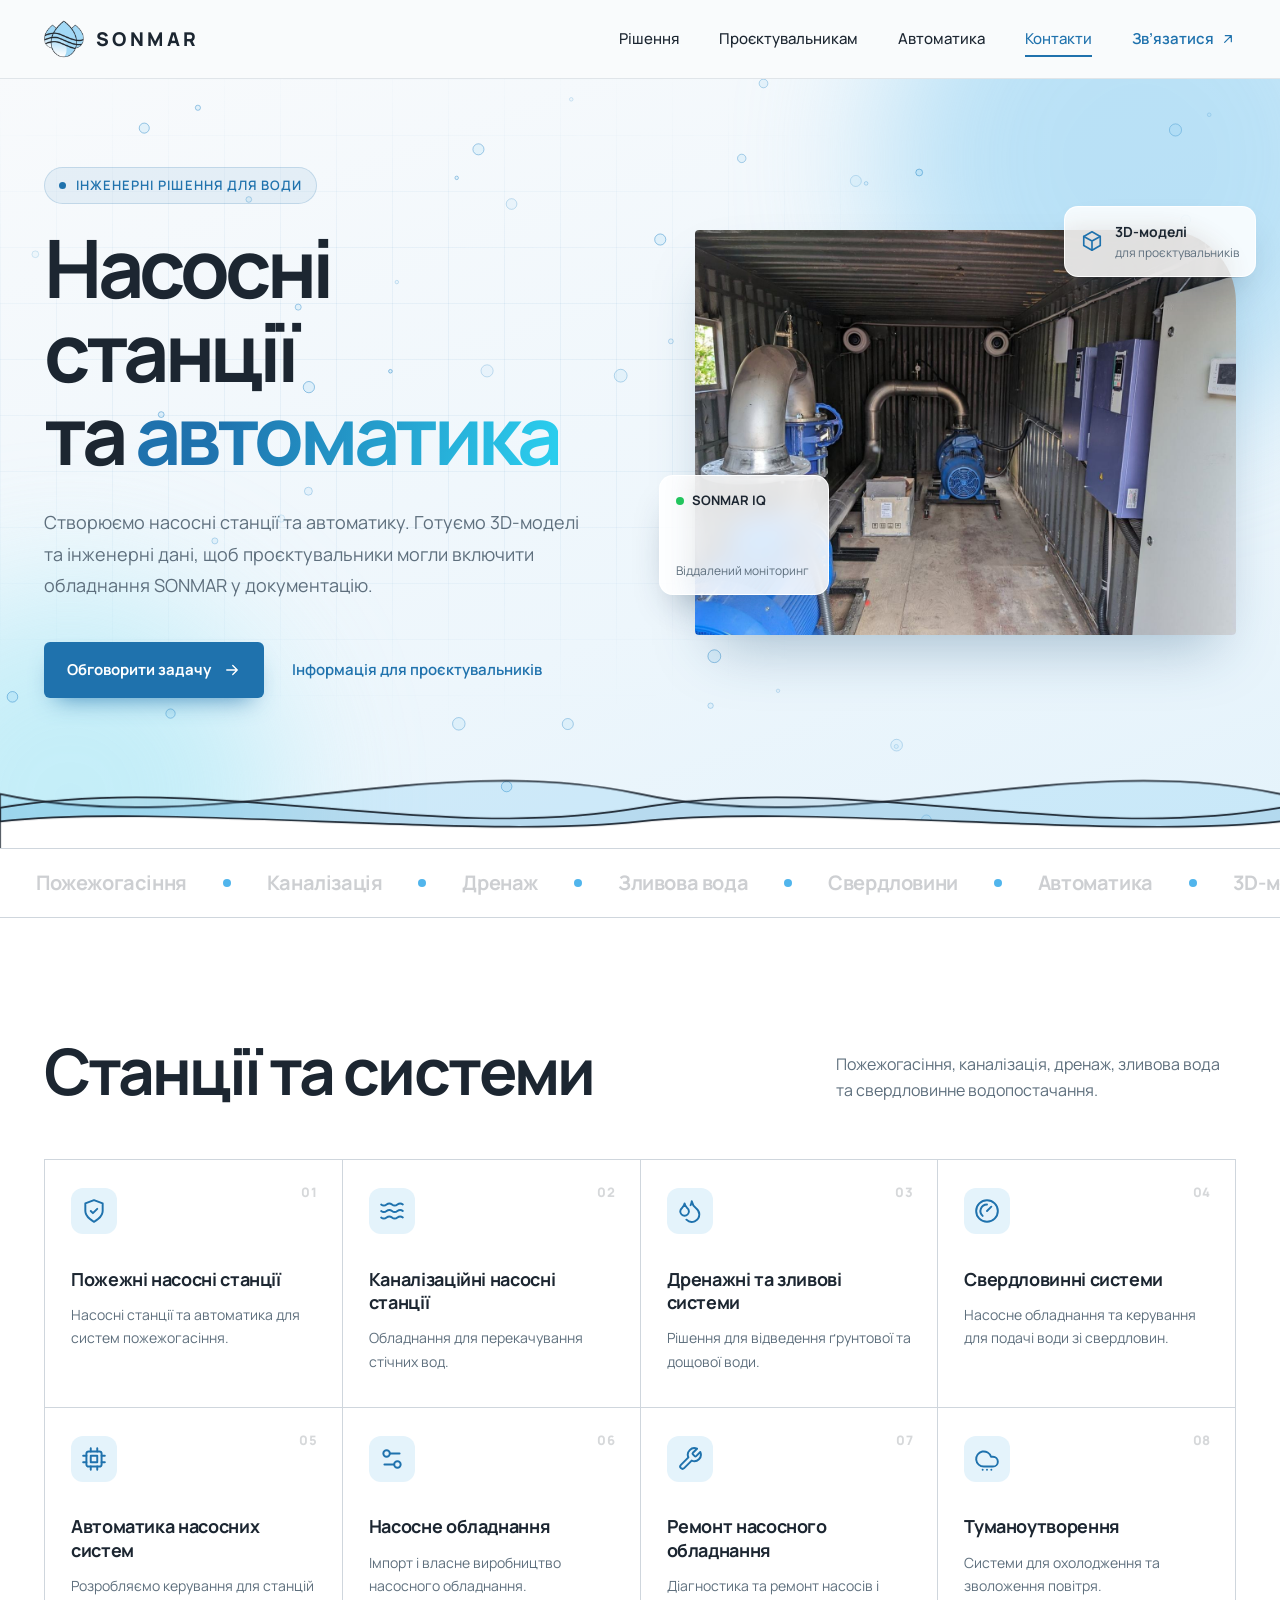
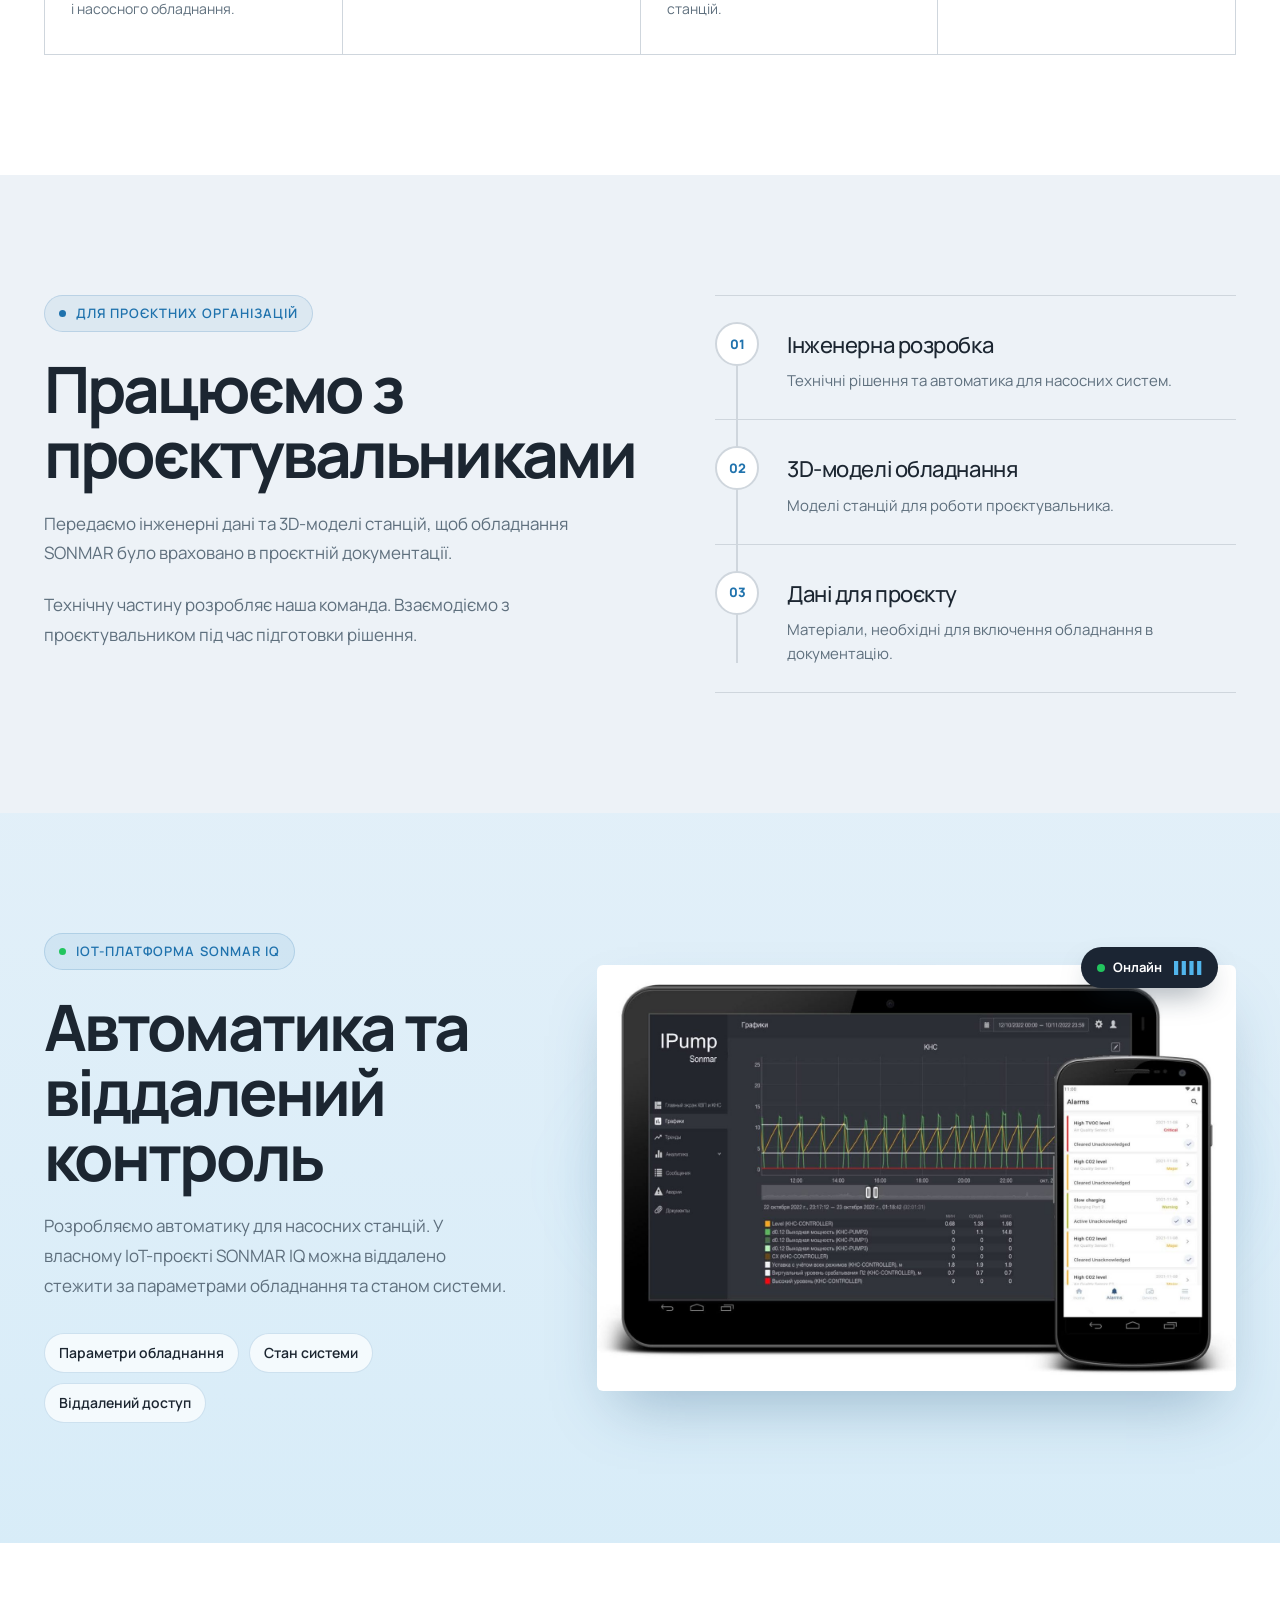
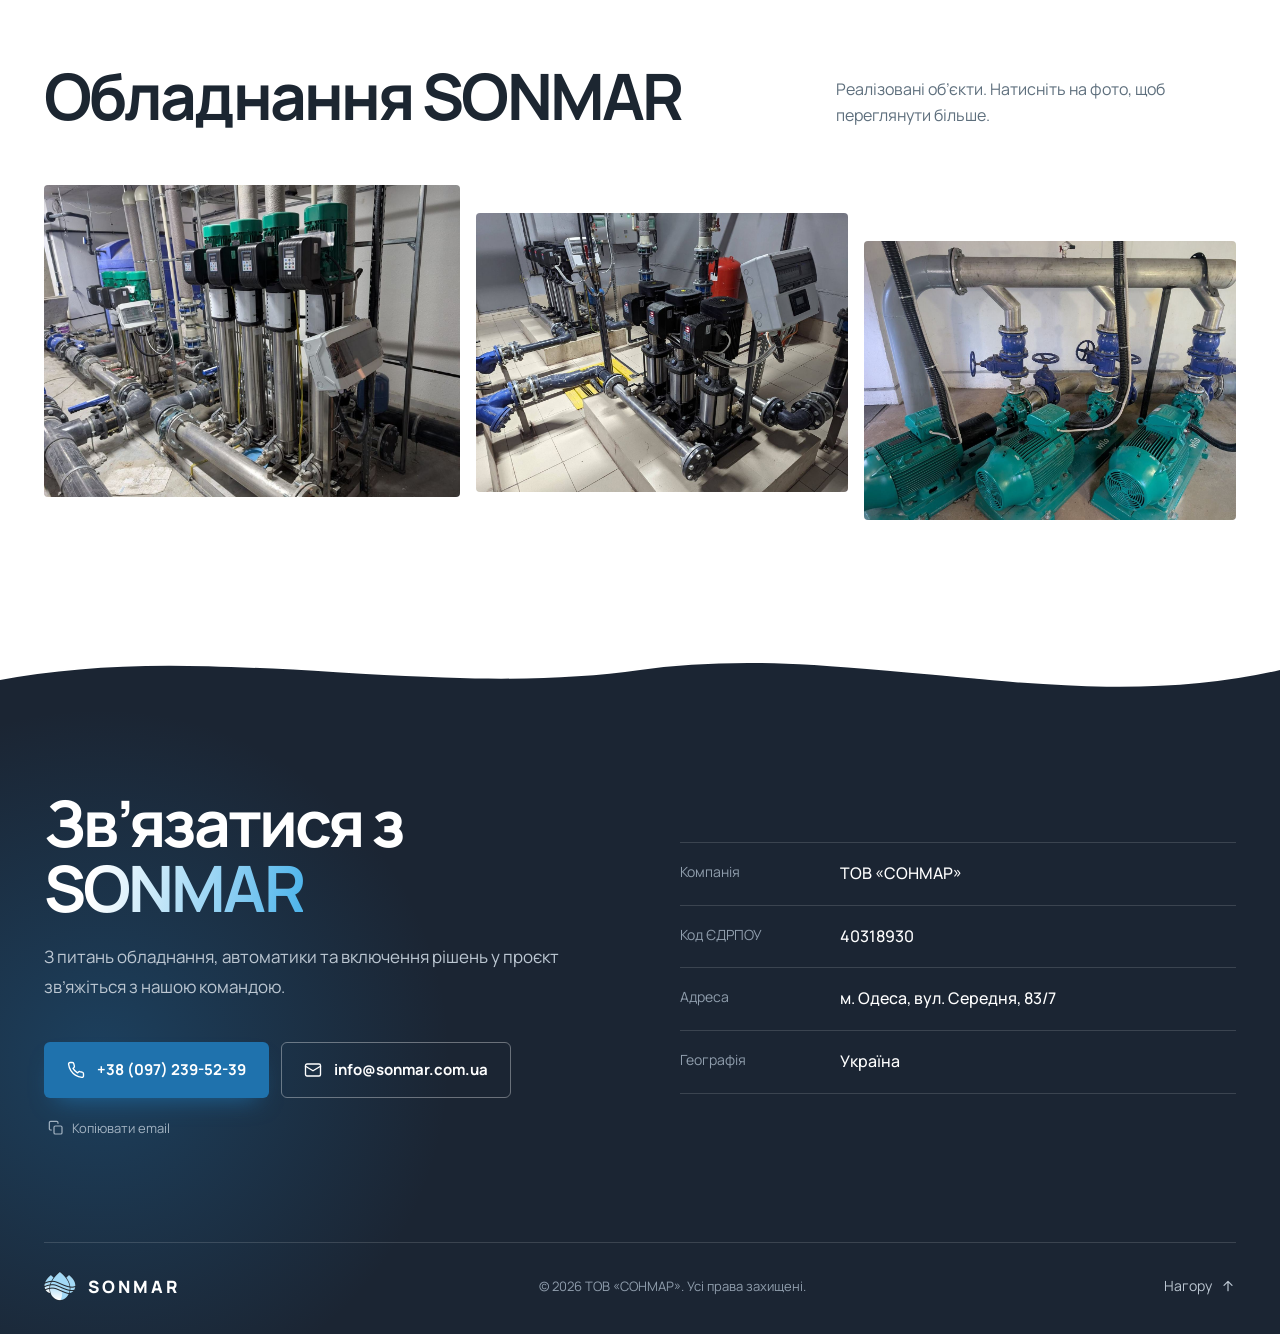
==== index.html @ 82959a0e "Add Ukrainian SONMAR landing page Static one-page site recreated from the Replit business-card site," ====
<!DOCTYPE html>
<html lang="uk">
<head>
  <meta charset="UTF-8" />
  <meta name="viewport" content="width=device-width, initial-scale=1.0" />
  <title>SONMAR — насосні станції та автоматика</title>
  <meta name="description" content="Пожежні, каналізаційні, дренажні та зливові насосні станції, свердловинні системи, автоматика та 3D-моделі для проєктувальників." />
  <meta name="robots" content="index, follow" />
  <meta name="theme-color" content="#1f6aa8" />
  <meta property="og:title" content="SONMAR — насосні станції та автоматика" />
  <meta property="og:description" content="Насосні станції, автоматика, інженерні дані та 3D-моделі SONMAR для проєктувальників." />
  <meta property="og:type" content="website" />
  <meta property="og:locale" content="uk_UA" />
  <meta property="og:image" content="images/pump-station-container.jpg" />
  <meta name="twitter:card" content="summary_large_image" />
  <link rel="icon" type="image/png" href="images/sonmar-iq-mark.png" />
  <link rel="apple-touch-icon" href="images/apple-touch-icon.png" />
  <link rel="preconnect" href="https://fonts.googleapis.com" />
  <link rel="preconnect" href="https://fonts.gstatic.com" crossorigin />
  <link href="https://fonts.googleapis.com/css2?family=Manrope:wght@400;500;600;700;800&display=swap" rel="stylesheet" />
  <link rel="stylesheet" href="styles.css" />
</head>
<body>
  <div class="progress" aria-hidden="true"><span></span></div>

  <!-- ===== Header ===== -->
  <header class="header" id="header">
    <div class="container header__inner">
      <a href="#top" class="logo" aria-label="SONMAR — на початок">
        <img src="images/sonmar-iq-mark.png" alt="" width="40" height="40" />
        <span>SONMAR</span>
      </a>
      <nav class="nav" id="nav" aria-label="Основна навігація">
        <a href="#systems">Рішення</a>
        <a href="#designers">Проєктувальникам</a>
        <a href="#automation">Автоматика</a>
        <a href="#contacts">Контакти</a>
        <a href="#contacts" class="nav__cta">Зв’язатися
          <svg viewBox="0 0 24 24" width="16" height="16" aria-hidden="true"><path d="M7 17 17 7M8 7h9v9" /></svg>
        </a>
      </nav>
      <button class="burger" id="burger" aria-label="Меню" aria-expanded="false" aria-controls="nav">
        <span></span><span></span><span></span>
      </button>
    </div>
  </header>

  <main id="top">
    <!-- ===== Hero ===== -->
    <section class="hero">
      <div class="hero__bg" aria-hidden="true">
        <div class="blob blob--1"></div>
        <div class="blob blob--2"></div>
        <div class="grid-pattern"></div>
        <canvas id="bubbles"></canvas>
      </div>

      <div class="container hero__inner">
        <div class="hero__text">
          <span class="eyebrow reveal"><i class="dot"></i> Інженерні рішення для води</span>
          <h1 class="hero__title">
            <span class="line"><span>Насосні</span></span>
            <span class="line"><span>станції</span></span>
            <span class="line"><span>та <em class="gradient-text">автоматика</em></span></span>
          </h1>
          <p class="hero__lead reveal" style="--d: .45s">
            Створюємо насосні станції та автоматику. Готуємо 3D-моделі та інженерні дані, щоб проєктувальники могли включити обладнання SONMAR у документацію.
          </p>
          <div class="hero__actions reveal" style="--d: .6s">
            <a href="#contacts" class="btn btn--primary magnetic">
              Обговорити задачу
              <svg viewBox="0 0 24 24" width="18" height="18" aria-hidden="true"><path d="M5 12h14M13 6l6 6-6 6" /></svg>
            </a>
            <a href="#designers" class="link-arrow">Інформація для проєктувальників</a>
          </div>
        </div>

        <div class="hero__media reveal" style="--d: .3s">
          <div class="hero__frame tilt">
            <img src="images/pump-station-container.jpg" alt="Насосна станція SONMAR у блок-контейнері" width="1400" height="1054" fetchpriority="high" />
            <div class="hero__shine" aria-hidden="true"></div>
          </div>

          <div class="float-card float-card--iq">
            <span class="live"><i></i> SONMAR IQ</span>
            <svg class="spark" viewBox="0 0 120 36" aria-hidden="true">
              <path d="M0 26 L12 22 L20 28 L30 12 L40 18 L50 8 L60 20 L72 14 L82 24 L94 10 L106 16 L120 6" />
            </svg>
            <small>Віддалений моніторинг</small>
          </div>

          <div class="float-card float-card--3d">
            <svg viewBox="0 0 24 24" width="22" height="22" aria-hidden="true" class="cube"><path d="M12 2 3 7v10l9 5 9-5V7l-9-5Z" /><path d="m3 7 9 5 9-5M12 12v10" /></svg>
            <div><b>3D-моделі</b><small>для проєктувальників</small></div>
          </div>
        </div>
      </div>

      <svg class="waves" viewBox="0 0 1440 120" preserveAspectRatio="none" aria-hidden="true">
        <path class="wave wave--1" d="M0 60 C 240 110 480 10 720 60 C 960 110 1200 10 1440 60 C 1680 110 1920 10 2160 60 C 2400 110 2640 10 2880 60 V120 H0 Z" />
        <path class="wave wave--2" d="M0 75 C 240 35 480 115 720 75 C 960 35 1200 115 1440 75 C 1680 35 1920 115 2160 75 C 2400 35 2640 115 2880 75 V120 H0 Z" />
        <path class="wave wave--3" d="M0 90 C 180 70 540 110 720 90 C 900 70 1260 110 1440 90 C 1620 70 1980 110 2160 90 C 2340 70 2700 110 2880 90 V120 H0 Z" />
      </svg>
    </section>

    <!-- ===== Ticker ===== -->
    <div class="ticker" aria-hidden="true">
      <div class="ticker__track">
        <span>Пожежогасіння</span><span>Каналізація</span><span>Дренаж</span><span>Зливова вода</span><span>Свердловини</span><span>Автоматика</span><span>3D-моделі</span><span>Туманоутворення</span><span>Ремонт</span>
        <span>Пожежогасіння</span><span>Каналізація</span><span>Дренаж</span><span>Зливова вода</span><span>Свердловини</span><span>Автоматика</span><span>3D-моделі</span><span>Туманоутворення</span><span>Ремонт</span>
      </div>
    </div>

    <!-- ===== Systems ===== -->
    <section class="section" id="systems">
      <div class="container">
        <div class="section__head">
          <h2 class="h2 reveal">Станції та системи</h2>
          <p class="section__sub reveal" style="--d:.1s">Пожежогасіння, каналізація, дренаж, зливова вода та свердловинне водопостачання.</p>
        </div>

        <div class="cards">
          <article class="card reveal">
            <span class="card__num">01</span>
            <svg class="card__icon" viewBox="0 0 24 24" aria-hidden="true"><path d="M12 22s8-4 8-10V5l-8-3-8 3v7c0 6 8 10 8 10Z" /><path d="m9 12 2 2 4-4" /></svg>
            <h3>Пожежні насосні станції</h3>
            <p>Насосні станції та автоматика для систем пожежогасіння.</p>
          </article>
          <article class="card reveal" style="--d:.06s">
            <span class="card__num">02</span>
            <svg class="card__icon" viewBox="0 0 24 24" aria-hidden="true"><path d="M2 6c.6.5 1.2 1 2.5 1C7 7 7 5 9.5 5c2.6 0 2.4 2 5 2 2.5 0 2.5-2 5-2 1.3 0 1.9.5 2.5 1M2 12c.6.5 1.2 1 2.5 1 2.5 0 2.5-2 5-2 2.6 0 2.4 2 5 2 2.5 0 2.5-2 5-2 1.3 0 1.9.5 2.5 1M2 18c.6.5 1.2 1 2.5 1 2.5 0 2.5-2 5-2 2.6 0 2.4 2 5 2 2.5 0 2.5-2 5-2 1.3 0 1.9.5 2.5 1" /></svg>
            <h3>Каналізаційні насосні станції</h3>
            <p>Обладнання для перекачування стічних вод.</p>
          </article>
          <article class="card reveal" style="--d:.12s">
            <span class="card__num">03</span>
            <svg class="card__icon" viewBox="0 0 24 24" aria-hidden="true"><path d="M7 16.3c2.2 0 4-1.8 4-4 0-1.2-.6-2.3-1.8-3.3S7.3 6.6 7 5c-.3 1.6-1.2 3.1-2.2 4S3 11.1 3 12.3c0 2.2 1.8 4 4 4Z" /><path d="M12.6 6.6A11 11 0 0 0 13.6 3c.5 2.5 2 4.9 4 6.5s3 3.5 3 5.5a6.98 6.98 0 0 1-11.9 5" /></svg>
            <h3>Дренажні та зливові системи</h3>
            <p>Рішення для відведення ґрунтової та дощової води.</p>
          </article>
          <article class="card reveal" style="--d:.18s">
            <span class="card__num">04</span>
            <svg class="card__icon" viewBox="0 0 24 24" aria-hidden="true"><circle cx="12" cy="12" r="10" /><path d="m12 12 4-4M8 16.5A6 6 0 0 1 12 6" /></svg>
            <h3>Свердловинні системи</h3>
            <p>Насосне обладнання та керування для подачі води зі свердловин.</p>
          </article>
          <article class="card reveal">
            <span class="card__num">05</span>
            <svg class="card__icon" viewBox="0 0 24 24" aria-hidden="true"><rect x="5" y="5" width="14" height="14" rx="2" /><rect x="9" y="9" width="6" height="6" /><path d="M9 2v3M15 2v3M9 19v3M15 19v3M2 9h3M2 15h3M19 9h3M19 15h3" /></svg>
            <h3>Автоматика насосних систем</h3>
            <p>Розробляємо керування для станцій і насосного обладнання.</p>
          </article>
          <article class="card reveal" style="--d:.06s">
            <span class="card__num">06</span>
            <svg class="card__icon" viewBox="0 0 24 24" aria-hidden="true"><path d="M14 17H5M19 7h-9" /><circle cx="17" cy="17" r="3" /><circle cx="7" cy="7" r="3" /></svg>
            <h3>Насосне обладнання</h3>
            <p>Імпорт і власне виробництво насосного обладнання.</p>
          </article>
          <article class="card reveal" style="--d:.12s">
            <span class="card__num">07</span>
            <svg class="card__icon" viewBox="0 0 24 24" aria-hidden="true"><path d="M14.7 6.3a1 1 0 0 0 0 1.4l1.6 1.6a1 1 0 0 0 1.4 0l3.77-3.77a6 6 0 0 1-7.94 7.94l-6.91 6.91a2.12 2.12 0 0 1-3-3l6.91-6.91a6 6 0 0 1 7.94-7.94l-3.76 3.76Z" /></svg>
            <h3>Ремонт насосного обладнання</h3>
            <p>Діагностика та ремонт насосів і станцій.</p>
          </article>
          <article class="card reveal" style="--d:.18s">
            <span class="card__num">08</span>
            <svg class="card__icon" viewBox="0 0 24 24" aria-hidden="true"><path d="M17.5 19H9a7 7 0 1 1 6.71-9h1.79a4.5 4.5 0 1 1 0 9Z" /><path d="M8 22h.01M12 22h.01M16 22h.01" /></svg>
            <h3>Туманоутворення</h3>
            <p>Системи для охолодження та зволоження повітря.</p>
          </article>
        </div>
      </div>
    </section>

    <!-- ===== Designers ===== -->
    <section class="section section--muted" id="designers">
      <div class="container split">
        <div class="split__text">
          <span class="eyebrow reveal"><i class="dot"></i> Для проєктних організацій</span>
          <h2 class="h2 reveal">Працюємо з проєктувальниками</h2>
          <p class="lead reveal" style="--d:.1s">Передаємо інженерні дані та 3D-моделі станцій, щоб обладнання SONMAR було враховано в проєктній документації.</p>
          <p class="lead reveal" style="--d:.15s">Технічну частину розробляє наша команда. Взаємодіємо з проєктувальником під час підготовки рішення.</p>
        </div>

        <ol class="steps" id="steps">
          <li class="step reveal">
            <span class="step__num">01</span>
            <div>
              <h3>Інженерна розробка</h3>
              <p>Технічні рішення та автоматика для насосних систем.</p>
            </div>
          </li>
          <li class="step reveal" style="--d:.1s">
            <span class="step__num">02</span>
            <div>
              <h3>3D-моделі обладнання</h3>
              <p>Моделі станцій для роботи проєктувальника.</p>
            </div>
          </li>
          <li class="step reveal" style="--d:.2s">
            <span class="step__num">03</span>
            <div>
              <h3>Дані для проєкту</h3>
              <p>Матеріали, необхідні для включення обладнання в документацію.</p>
            </div>
          </li>
        </ol>
      </div>
    </section>

    <!-- ===== Automation ===== -->
    <section class="section section--blue" id="automation">
      <div class="container split split--center">
        <div class="split__text">
          <span class="eyebrow reveal"><i class="dot dot--live"></i> IoT-платформа SONMAR IQ</span>
          <h2 class="h2 reveal">Автоматика та віддалений контроль</h2>
          <p class="lead reveal" style="--d:.1s">Розробляємо автоматику для насосних станцій. У власному IoT-проєкті SONMAR IQ можна віддалено стежити за параметрами обладнання та станом системи.</p>
          <ul class="chips reveal" style="--d:.2s">
            <li>Параметри обладнання</li>
            <li>Стан системи</li>
            <li>Віддалений доступ</li>
          </ul>
        </div>
        <div class="device reveal" style="--d:.15s">
          <div class="device__glow" aria-hidden="true"></div>
          <img src="images/sonmar-iot-dashboard.jpg" alt="Інтерфейс SONMAR IQ на планшеті та смартфоні" width="1648" height="1096" loading="lazy" />
          <div class="device__badge">
            <span class="live"><i></i> Онлайн</span>
            <svg class="eq" viewBox="0 0 40 20" aria-hidden="true">
              <rect x="0" width="6" height="20" /><rect x="11" width="6" height="20" /><rect x="22" width="6" height="20" /><rect x="33" width="6" height="20" />
            </svg>
          </div>
        </div>
      </div>
    </section>

    <!-- ===== Equipment ===== -->
    <section class="section" id="equipment">
      <div class="container">
        <div class="section__head">
          <h2 class="h2 reveal">Обладнання SONMAR</h2>
          <p class="section__sub reveal" style="--d:.1s">Реалізовані об’єкти. Натисніть на фото, щоб переглянути більше.</p>
        </div>
        <div class="gallery">
          <button class="gallery__item reveal" data-full="images/pump-installation.jpg">
            <img src="images/pump-installation.jpg" alt="Насосна установка підвищення тиску" loading="lazy" width="1400" height="1054" />
            <span class="gallery__zoom" aria-hidden="true"><svg viewBox="0 0 24 24" width="22" height="22"><circle cx="11" cy="11" r="7" /><path d="m20 20-4-4M11 8v6M8 11h6" /></svg></span>
          </button>
          <button class="gallery__item reveal" style="--d:.1s" data-full="images/pump-equipment.jpg">
            <img src="images/pump-equipment.jpg" alt="Вертикальні багатоступеневі насоси з частотним керуванням" loading="lazy" width="1400" height="1054" />
            <span class="gallery__zoom" aria-hidden="true"><svg viewBox="0 0 24 24" width="22" height="22"><circle cx="11" cy="11" r="7" /><path d="m20 20-4-4M11 8v6M8 11h6" /></svg></span>
          </button>
          <button class="gallery__item reveal" style="--d:.2s" data-full="images/pump-units.jpg">
            <img src="images/pump-units.jpg" alt="Консольні насосні агрегати з запірною арматурою" loading="lazy" width="1400" height="1054" />
            <span class="gallery__zoom" aria-hidden="true"><svg viewBox="0 0 24 24" width="22" height="22"><circle cx="11" cy="11" r="7" /><path d="m20 20-4-4M11 8v6M8 11h6" /></svg></span>
          </button>
        </div>
      </div>
    </section>

    <!-- ===== Contacts ===== -->
    <section class="contacts" id="contacts">
      <svg class="contacts__wave" viewBox="0 0 1440 80" preserveAspectRatio="none" aria-hidden="true">
        <path d="M0 0 H1440 V30 C 1200 80 960 0 720 30 C 480 60 240 0 0 40 Z" />
      </svg>
      <div class="contacts__glow" aria-hidden="true"></div>
      <div class="container split">
        <div class="split__text">
          <h2 class="h2 reveal">Зв’язатися з <span class="gradient-text gradient-text--light">SONMAR</span></h2>
          <p class="lead reveal" style="--d:.1s">З питань обладнання, автоматики та включення рішень у проєкт зв’яжіться з нашою командою.</p>
          <div class="contacts__actions reveal" style="--d:.2s">
            <a href="tel:+380972395239" class="btn btn--primary magnetic">
              <svg viewBox="0 0 24 24" width="18" height="18" aria-hidden="true"><path d="M22 16.9v3a2 2 0 0 1-2.2 2 19.8 19.8 0 0 1-8.6-3.1 19.5 19.5 0 0 1-6-6A19.8 19.8 0 0 1 2.1 4.2 2 2 0 0 1 4.1 2h3a2 2 0 0 1 2 1.7c.1 1 .4 1.9.7 2.8a2 2 0 0 1-.5 2.1L8 9.9a16 16 0 0 0 6 6l1.3-1.3a2 2 0 0 1 2.1-.4c.9.3 1.8.6 2.8.7a2 2 0 0 1 1.7 2Z" /></svg>
              +38 (097) 239-52-39
            </a>
            <a href="mailto:info@sonmar.com.ua" class="btn btn--ghost">
              <svg viewBox="0 0 24 24" width="18" height="18" aria-hidden="true"><rect x="2" y="4" width="20" height="16" rx="2" /><path d="m22 7-10 6L2 7" /></svg>
              info@sonmar.com.ua
            </a>
            <button class="copy" data-copy="info@sonmar.com.ua" aria-label="Скопіювати email">
              <svg viewBox="0 0 24 24" width="16" height="16" aria-hidden="true"><rect x="9" y="9" width="12" height="12" rx="2" /><path d="M5 15H4a2 2 0 0 1-2-2V4a2 2 0 0 1 2-2h9a2 2 0 0 1 2 2v1" /></svg>
              <span>Копіювати email</span>
            </button>
          </div>
        </div>

        <dl class="requisites">
          <div class="reveal"><dt>Компанія</dt><dd>ТОВ «СОНМАР»</dd></div>
          <div class="reveal" style="--d:.06s"><dt>Код ЄДРПОУ</dt><dd>40318930</dd></div>
          <div class="reveal" style="--d:.12s"><dt>Адреса</dt><dd>м. Одеса, вул. Середня, 83/7</dd></div>
          <div class="reveal" style="--d:.18s"><dt>Географія</dt><dd>Україна</dd></div>
        </dl>
      </div>

      <footer class="container footer">
        <a href="#top" class="logo logo--light">
          <img src="images/sonmar-iq-mark.png" alt="" width="32" height="32" />
          <span>SONMAR</span>
        </a>
        <small>© <span id="year">2026</span> ТОВ «СОНМАР». Усі права захищені.</small>
        <a href="#top" class="footer__up">Нагору
          <svg viewBox="0 0 24 24" width="16" height="16" aria-hidden="true"><path d="M12 19V5M6 11l6-6 6 6" /></svg>
        </a>
      </footer>
    </section>
  </main>

  <!-- Lightbox -->
  <div class="lightbox" id="lightbox" role="dialog" aria-modal="true" aria-label="Перегляд фото" hidden>
    <button class="lightbox__close" aria-label="Закрити">&times;</button>
    <button class="lightbox__nav lightbox__nav--prev" aria-label="Попереднє фото">&#8249;</button>
    <img src="" alt="" />
    <button class="lightbox__nav lightbox__nav--next" aria-label="Наступне фото">&#8250;</button>
  </div>

  <div class="toast" id="toast" role="status" aria-live="polite"></div>

  <script src="script.js" defer></script>
</body>
</html>
---- styles.css ----
/* ============ Tokens ============ */
:root {
  --primary: hsl(205 70% 40%);
  --primary-600: hsl(205 72% 34%);
  --primary-300: hsl(201 80% 62%);
  --accent: hsl(196 31% 46%);
  --cyan: hsl(190 85% 55%);
  --fg: hsl(211 28% 15%);
  --muted-fg: hsl(207 14% 43%);
  --bg: hsl(0 0% 98%);
  --white: #fff;
  --muted: hsl(204 54% 95%);
  --secondary: hsl(202 76% 94%);
  --border: hsl(210 17% 84%);
  --dark: #1b2533;
  --dark-2: #222e3e;

  --radius: 6px;
  --shadow-lg: 0 30px 60px -20px hsl(205 60% 30% / .35);
  --ease: cubic-bezier(.22, 1, .36, 1);
  --container: 1240px;
}

*, *::before, *::after { box-sizing: border-box; }
html { scroll-behavior: smooth; scroll-padding-top: 80px; -webkit-text-size-adjust: 100%; }
body {
  margin: 0;
  font-family: "Manrope", system-ui, -apple-system, "Segoe UI", Roboto, sans-serif;
  color: var(--fg);
  background: var(--white);
  line-height: 1.6;
  -webkit-font-smoothing: antialiased;
  overflow-x: hidden;
}
img { max-width: 100%; display: block; height: auto; }
a { color: inherit; text-decoration: none; }
button { font: inherit; cursor: pointer; }
svg { fill: none; stroke: currentColor; stroke-width: 1.8; stroke-linecap: round; stroke-linejoin: round; }
::selection { background: var(--primary); color: #fff; }
:focus-visible { outline: 2px solid var(--primary-300); outline-offset: 3px; border-radius: 4px; }

.container { width: 100%; max-width: var(--container); margin: 0 auto; padding: 0 24px; }
@media (max-width: 600px) { .container { padding: 0 16px; } }

/* ============ Scroll progress ============ */
.progress { position: fixed; inset: 0 0 auto; height: 3px; z-index: 100; pointer-events: none; }
.progress span {
  display: block; height: 100%; width: 100%;
  background: linear-gradient(90deg, var(--primary), var(--cyan));
  transform-origin: 0 50%; transform: scaleX(0);
}

/* ============ Header ============ */
.header {
  position: sticky; top: 0; z-index: 50;
  background: hsl(210 40% 98% / .78);
  backdrop-filter: saturate(160%) blur(14px);
  -webkit-backdrop-filter: saturate(160%) blur(14px);
  border-bottom: 1px solid hsl(210 17% 84% / .6);
  transition: box-shadow .3s, background .3s;
}
.header.is-scrolled { box-shadow: 0 10px 30px -18px hsl(211 40% 20% / .35); background: hsl(0 0% 100% / .88); }
.header__inner { display: flex; align-items: center; justify-content: space-between; height: 78px; }

.logo { display: inline-flex; align-items: center; gap: 12px; font-weight: 800; letter-spacing: .18em; font-size: 19px; }
.logo img { width: 40px; height: 40px; transition: transform .6s var(--ease); }
.logo:hover img { transform: rotate(-12deg) scale(1.08); }
.logo--light { color: #fff; font-size: 17px; }
.logo--light img { width: 32px; height: 32px; }

.nav { display: flex; align-items: center; gap: 40px; font-weight: 500; font-size: 15px; }
.nav a { position: relative; padding: 6px 0; }
.nav a:not(.nav__cta)::after {
  content: ""; position: absolute; left: 0; right: 0; bottom: 0; height: 2px;
  background: var(--primary); transform: scaleX(0); transform-origin: right;
  transition: transform .35s var(--ease);
}
.nav a:hover::after, .nav a.is-active::after { transform: scaleX(1); transform-origin: left; }
.nav a.is-active { color: var(--primary); }
.nav__cta { color: var(--primary); display: inline-flex; align-items: center; gap: 6px; font-weight: 600; }
.nav__cta svg { transition: transform .3s var(--ease); }
.nav__cta:hover svg { transform: translate(3px, -3px); }

.burger { display: none; width: 44px; height: 44px; border: 0; background: transparent; position: relative; }
.burger span { position: absolute; left: 11px; right: 11px; height: 2px; background: var(--fg); border-radius: 2px; transition: transform .35s var(--ease), opacity .2s; }
.burger span:nth-child(1) { top: 15px; }
.burger span:nth-child(2) { top: 21px; }
.burger span:nth-child(3) { top: 27px; }
.burger[aria-expanded="true"] span:nth-child(1) { transform: translateY(6px) rotate(45deg); }
.burger[aria-expanded="true"] span:nth-child(2) { opacity: 0; }
.burger[aria-expanded="true"] span:nth-child(3) { transform: translateY(-6px) rotate(-45deg); }

@media (max-width: 900px) {
  .header__inner { height: 66px; }
  .burger { display: block; }
  .nav {
    position: fixed; inset: 66px 0 auto; flex-direction: column; align-items: stretch; gap: 0;
    background: #fff; padding: 8px 16px 20px; border-bottom: 1px solid var(--border);
    box-shadow: 0 30px 40px -30px hsl(211 40% 20% / .4);
    clip-path: inset(0 0 100% 0); transition: clip-path .45s var(--ease); visibility: hidden;
  }
  .nav.is-open { clip-path: inset(0 0 0 0); visibility: visible; }
  .nav a { padding: 14px 4px; font-size: 18px; border-bottom: 1px solid var(--muted); }
  .nav a::after { display: none; }
  .nav__cta { border-bottom: 0 !important; }
}

/* ============ Typography ============ */
.h2 {
  font-size: clamp(36px, 5.2vw, 64px); line-height: 1.02; letter-spacing: -.045em;
  font-weight: 700; margin: 0;
}
.lead { color: var(--muted-fg); font-size: 17px; line-height: 1.75; margin: 22px 0 0; max-width: 560px; }
.eyebrow {
  display: inline-flex; align-items: center; gap: 10px;
  font-size: 13px; font-weight: 600; letter-spacing: .08em; text-transform: uppercase;
  color: var(--primary); background: hsl(205 70% 40% / .08); border: 1px solid hsl(205 70% 40% / .18);
  padding: 7px 14px; border-radius: 999px; margin-bottom: 24px;
}
.dot { width: 7px; height: 7px; border-radius: 50%; background: var(--primary); display: inline-block; }
.dot--live { background: #22c55e; box-shadow: 0 0 0 0 #22c55e88; animation: ping 1.8s infinite; }

.gradient-text {
  font-style: normal;
  background: linear-gradient(100deg, var(--primary) 10%, var(--cyan) 50%, var(--primary) 90%);
  background-size: 200% 100%;
  -webkit-background-clip: text; background-clip: text; color: transparent;
  animation: shimmer 6s linear infinite;
}
.gradient-text--light { background-image: linear-gradient(100deg, #fff 10%, var(--primary-300) 50%, #fff 90%); }

/* ============ Buttons ============ */
.btn {
  display: inline-flex; align-items: center; gap: 12px;
  padding: 15px 22px; border-radius: var(--radius); font-weight: 700; font-size: 15px;
  border: 1px solid transparent; position: relative; overflow: hidden; isolation: isolate;
  transition: transform .3s var(--ease), box-shadow .3s, background .3s, border-color .3s;
}
.btn--primary { background: var(--primary); color: #fff; box-shadow: 0 12px 24px -12px hsl(205 70% 40% / .8); }
.btn--primary::before {
  content: ""; position: absolute; inset: 0; z-index: -1;
  background: linear-gradient(110deg, transparent 30%, hsl(0 0% 100% / .35) 50%, transparent 70%);
  transform: translateX(-120%); transition: transform .8s var(--ease);
}
.btn--primary:hover { background: var(--primary-600); box-shadow: 0 18px 30px -12px hsl(205 70% 40% / .9); }
.btn--primary:hover::before { transform: translateX(120%); }
.btn svg { transition: transform .3s var(--ease); }
.btn--primary:hover svg:last-child { transform: translateX(4px); }
.btn--ghost { color: #fff; border-color: hsl(0 0% 100% / .35); }
.btn--ghost:hover { border-color: #fff; background: hsl(0 0% 100% / .06); }

.link-arrow { color: var(--primary); font-weight: 600; font-size: 15px; position: relative; padding: 4px 0; }
.link-arrow::after {
  content: ""; position: absolute; left: 0; bottom: 0; height: 1.5px; width: 100%;
  background: currentColor; transform: scaleX(0); transform-origin: right; transition: transform .4s var(--ease);
}
.link-arrow:hover::after { transform: scaleX(1); transform-origin: left; }

/* ============ Hero ============ */
.hero {
  position: relative; overflow: hidden;
  background: linear-gradient(160deg, hsl(210 40% 98%) 0%, hsl(204 70% 96%) 60%, hsl(202 76% 94%) 100%);
  padding: 88px 0 150px;
}
.hero__bg { position: absolute; inset: 0; pointer-events: none; }
.blob { position: absolute; border-radius: 50%; filter: blur(70px); opacity: .55; }
.blob--1 { width: 520px; height: 520px; background: hsl(201 80% 75%); top: -180px; right: -120px; animation: drift 18s ease-in-out infinite alternate; }
.blob--2 { width: 420px; height: 420px; background: hsl(190 80% 80%); bottom: -160px; left: -140px; animation: drift 22s ease-in-out infinite alternate-reverse; }
.grid-pattern {
  position: absolute; inset: 0;
  background-image:
    linear-gradient(hsl(205 70% 40% / .06) 1px, transparent 1px),
    linear-gradient(90deg, hsl(205 70% 40% / .06) 1px, transparent 1px);
  background-size: 56px 56px;
  mask-image: radial-gradient(ellipse 70% 60% at 30% 40%, #000 30%, transparent 75%);
  -webkit-mask-image: radial-gradient(ellipse 70% 60% at 30% 40%, #000 30%, transparent 75%);
}
#bubbles { position: absolute; inset: 0; width: 100%; height: 100%; }

.hero__inner { position: relative; display: grid; grid-template-columns: 1.1fr 1fr; gap: 56px; align-items: center; }
.hero__title {
  font-size: clamp(44px, 6.3vw, 88px); line-height: .98; letter-spacing: -.055em; font-weight: 700; margin: 0;
}
.hero__title .line { display: block; overflow: hidden; padding-bottom: .06em; }
.hero__title .line > span { display: inline-block; transform: translateY(110%); animation: rise 1s var(--ease) forwards; }
.hero__title .line:nth-child(2) > span { animation-delay: .1s; }
.hero__title .line:nth-child(3) > span { animation-delay: .2s; }
.hero__lead { color: var(--muted-fg); font-size: 18px; line-height: 1.75; margin: 28px 0 0; max-width: 540px; }
.hero__actions { display: flex; align-items: center; flex-wrap: wrap; gap: 18px 28px; margin-top: 40px; }

.hero__media { position: relative; }
.hero__frame {
  position: relative; border-radius: 4px 72px 4px 4px; overflow: hidden;
  box-shadow: var(--shadow-lg); transform-style: preserve-3d; transition: transform .5s var(--ease);
  aspect-ratio: 4 / 3;
}
.hero__frame img { width: 100%; height: 100%; object-fit: cover; transform: scale(1.06); transition: transform 1.2s var(--ease); }
.hero__frame:hover img { transform: scale(1.1); }
.hero__shine {
  position: absolute; inset: 0; pointer-events: none;
  background: radial-gradient(circle at var(--mx, 50%) var(--my, 50%), hsl(0 0% 100% / .25), transparent 45%);
  opacity: 0; transition: opacity .4s;
}
.hero__frame:hover .hero__shine { opacity: 1; }

.float-card {
  position: absolute; background: hsl(0 0% 100% / .85); backdrop-filter: blur(12px); -webkit-backdrop-filter: blur(12px);
  border: 1px solid hsl(0 0% 100% / .9); border-radius: 14px;
  box-shadow: 0 20px 40px -18px hsl(211 50% 20% / .45);
  padding: 14px 16px; font-size: 13px; animation: bob 6s ease-in-out infinite;
}
.float-card small { display: block; color: var(--muted-fg); font-size: 12px; }
.float-card--iq { left: -36px; bottom: 40px; width: 170px; }
.float-card--3d { right: -20px; top: -24px; display: flex; gap: 12px; align-items: center; animation-delay: -3s; }
.float-card--3d b { display: block; font-size: 14px; }
.cube { color: var(--primary); animation: spin 10s linear infinite; }
.spark { width: 100%; height: 36px; margin: 6px 0 2px; }
.spark path { stroke: var(--primary); stroke-width: 2; stroke-dasharray: 220; stroke-dashoffset: 220; animation: draw 3.5s ease-in-out infinite; }

.live { display: inline-flex; align-items: center; gap: 8px; font-weight: 700; font-size: 13px; }
.live i { width: 8px; height: 8px; border-radius: 50%; background: #22c55e; animation: ping 1.8s infinite; }

.waves { position: absolute; left: 0; bottom: -1px; width: 100%; height: 110px; overflow: visible; }
.wave { will-change: transform; transform-box: fill-box; }
.wave--1 { fill: hsl(201 80% 62% / .18); animation: wave 14s linear infinite; }
.wave--2 { fill: hsl(205 70% 40% / .12); animation: wave 10s linear infinite reverse; }
.wave--3 { fill: #fff; animation: wave 18s linear infinite; }

@media (max-width: 960px) {
  .hero { padding: 48px 0 120px; }
  .hero__inner { grid-template-columns: 1fr; gap: 56px; }
  .float-card--iq { left: 12px; bottom: -28px; }
  .float-card--3d { right: 12px; top: -22px; }
}

/* ============ Ticker ============ */
.ticker { overflow: hidden; border-block: 1px solid var(--border); background: #fff; padding: 18px 0; }
.ticker__track { display: flex; width: max-content; animation: marquee 40s linear infinite; }
.ticker:hover .ticker__track { animation-play-state: paused; }
.ticker span {
  font-weight: 700; font-size: 20px; letter-spacing: -.02em; color: hsl(211 28% 15% / .22);
  padding: 0 0 0 36px; display: inline-flex; align-items: center; white-space: nowrap;
  transition: color .3s;
}
.ticker span::after { content: ""; width: 8px; height: 8px; border-radius: 50%; background: var(--primary-300); margin-left: 36px; }
.ticker span:hover { color: var(--primary); }

/* ============ Sections ============ */
.section { padding: 120px 0; position: relative; }
.section--muted { background: hsl(210 40% 95%); }
.section--blue { background: linear-gradient(180deg, hsl(204 64% 93%), hsl(202 70% 91%)); overflow: hidden; }
.section__head { display: flex; justify-content: space-between; align-items: flex-end; gap: 32px; margin-bottom: 56px; }
.section__sub { color: var(--muted-fg); max-width: 400px; margin: 0; font-size: 16px; }
@media (max-width: 760px) {
  .section { padding: 80px 0; }
  .section__head { flex-direction: column; align-items: flex-start; margin-bottom: 36px; }
}

/* ============ Cards ============ */
.cards {
  display: grid; grid-template-columns: repeat(4, 1fr);
  border-top: 1px solid var(--border); border-left: 1px solid var(--border);
}
.card {
  position: relative; padding: 28px 26px 34px; min-height: 220px;
  border-right: 1px solid var(--border); border-bottom: 1px solid var(--border);
  background: #fff; overflow: hidden; isolation: isolate;
  transition: background .4s;
}
.card::before {
  content: ""; position: absolute; inset: 0; z-index: -1; opacity: 0; transition: opacity .4s;
  background: radial-gradient(360px circle at var(--x, 50%) var(--y, 50%), hsl(201 80% 62% / .16), transparent 60%);
}
.card::after {
  content: ""; position: absolute; left: 0; bottom: 0; height: 3px; width: 100%;
  background: linear-gradient(90deg, var(--primary), var(--cyan));
  transform: scaleX(0); transform-origin: left; transition: transform .5s var(--ease);
}
.card:hover::before { opacity: 1; }
.card:hover::after { transform: scaleX(1); }
.card__icon {
  width: 46px; height: 46px; padding: 10px; color: var(--primary);
  background: var(--secondary); border-radius: 12px; margin-bottom: 26px;
  transition: transform .5s var(--ease), background .4s, color .4s;
}
.card:hover .card__icon { transform: translateY(-4px) rotate(-6deg); background: var(--primary); color: #fff; }
.card__num {
  position: absolute; top: 22px; right: 24px; font-weight: 800; font-size: 13px;
  color: hsl(211 28% 15% / .18); letter-spacing: .05em; transition: color .3s;
}
.card:hover .card__num { color: var(--primary); }
.card h3 { font-size: 18px; line-height: 1.3; letter-spacing: -.02em; margin: 0 0 12px; font-weight: 700; }
.card p { margin: 0; color: var(--muted-fg); font-size: 14px; line-height: 1.65; }
@media (max-width: 1024px) { .cards { grid-template-columns: repeat(2, 1fr); } }
@media (max-width: 560px) {
  .cards { grid-template-columns: 1fr; }
  .card { min-height: 0; }
}

/* ============ Split ============ */
.split { display: grid; grid-template-columns: 1fr 1fr; gap: 80px; align-items: start; }
.split--center { align-items: center; grid-template-columns: .85fr 1.15fr; }
@media (max-width: 900px) { .split, .split--center { grid-template-columns: 1fr; gap: 48px; } }

/* ============ Steps ============ */
.steps { list-style: none; margin: 0; padding: 0 0 0 0; position: relative; counter-reset: s; }
.steps::before {
  content: ""; position: absolute; left: 21px; top: 30px; bottom: 30px; width: 2px; background: var(--border);
}
.steps::after {
  content: ""; position: absolute; left: 21px; top: 30px; width: 2px; height: calc((100% - 60px) * var(--p, 0));
  background: linear-gradient(var(--primary), var(--cyan)); transition: height .2s linear;
}
.step { position: relative; display: flex; gap: 28px; padding: 26px 0; border-bottom: 1px solid var(--border); }
.step:first-child { border-top: 1px solid var(--border); }
.step__num {
  position: relative; z-index: 1; flex: none; width: 44px; height: 44px; border-radius: 50%;
  display: grid; place-items: center; font-weight: 800; font-size: 13px;
  background: #fff; color: var(--primary); border: 2px solid var(--border);
  transition: background .4s, color .4s, border-color .4s, transform .4s var(--ease);
}
.step.is-lit .step__num { background: var(--primary); border-color: var(--primary); color: #fff; transform: scale(1.06); }
.step h3 { margin: 6px 0 6px; font-size: 22px; font-weight: 500; letter-spacing: -.02em; }
.step p { margin: 0; color: var(--muted-fg); font-size: 15px; }

/* ============ Automation ============ */
.chips { list-style: none; display: flex; flex-wrap: wrap; gap: 10px; padding: 0; margin: 32px 0 0; }
.chips li {
  background: hsl(0 0% 100% / .7); border: 1px solid hsl(205 70% 40% / .18); color: var(--fg);
  padding: 8px 14px; border-radius: 999px; font-size: 14px; font-weight: 600;
  transition: transform .3s var(--ease), background .3s;
}
.chips li:hover { transform: translateY(-2px); background: #fff; }
.device { position: relative; }
.device img { position: relative; background: #fff; box-shadow: var(--shadow-lg); border-radius: 6px; transition: transform .6s var(--ease); }
.device:hover img { transform: translateY(-6px); }
.device__glow {
  position: absolute; inset: 10% -5%; border-radius: 50%;
  background: radial-gradient(closest-side, hsl(201 80% 62% / .55), transparent);
  filter: blur(30px); animation: pulse 5s ease-in-out infinite;
}
.device__badge {
  position: absolute; right: 18px; top: -18px; display: flex; align-items: center; gap: 12px;
  background: var(--dark); color: #fff; border-radius: 999px; padding: 10px 16px;
  box-shadow: 0 14px 30px -12px hsl(211 50% 15% / .6); animation: bob 5s ease-in-out infinite;
}
.eq { width: 28px; height: 14px; }
.eq rect { fill: var(--primary-300); stroke: none; transform-origin: bottom; transform-box: fill-box; animation: eq 1s ease-in-out infinite alternate; }
.eq rect:nth-child(2) { animation-delay: -.3s; }
.eq rect:nth-child(3) { animation-delay: -.6s; }
.eq rect:nth-child(4) { animation-delay: -.15s; }

/* ============ Gallery ============ */
.gallery { display: grid; grid-template-columns: 1.12fr 1fr 1fr; gap: 16px; align-items: start; }
.gallery__item {
  position: relative; padding: 0; border: 0; background: var(--muted); overflow: hidden; border-radius: 4px;
  aspect-ratio: 4 / 3; cursor: zoom-in;
}
.gallery__item:nth-child(2) { margin-top: 28px; }
.gallery__item:nth-child(3) { margin-top: 56px; }
.gallery__item img { width: 100%; height: 100%; object-fit: cover; transition: transform 1s var(--ease), filter .6s; }
.gallery__item::after {
  content: ""; position: absolute; inset: 0;
  background: linear-gradient(180deg, transparent 45%, hsl(211 50% 12% / .55));
  opacity: 0; transition: opacity .5s;
}
.gallery__item:hover img { transform: scale(1.07); }
.gallery__item:hover::after { opacity: 1; }
.gallery__zoom {
  position: absolute; z-index: 1; right: 16px; bottom: 16px; width: 46px; height: 46px; border-radius: 50%;
  display: grid; place-items: center; background: #fff; color: var(--primary);
  transform: scale(.4); opacity: 0; transition: transform .45s var(--ease), opacity .3s;
}
.gallery__item:hover .gallery__zoom, .gallery__item:focus-visible .gallery__zoom { transform: scale(1); opacity: 1; }
@media (max-width: 760px) {
  .gallery { grid-template-columns: 1fr; }
  .gallery__item:nth-child(n) { margin-top: 0; }
}

/* ============ Contacts ============ */
.contacts { position: relative; background: var(--dark); color: #fff; padding: 150px 0 0; overflow: hidden; }
.contacts__wave { position: absolute; top: -1px; left: 0; width: 100%; height: 80px; }
.contacts__wave path { fill: #fff; }
.contacts__glow {
  position: absolute; width: 700px; height: 700px; left: -250px; top: 10%; border-radius: 50%;
  background: radial-gradient(closest-side, hsl(205 70% 40% / .35), transparent); pointer-events: none;
  animation: drift 20s ease-in-out infinite alternate;
}
.contacts .split { position: relative; align-items: center; }
.contacts .lead { color: hsl(210 20% 78%); }
.contacts__actions { display: flex; flex-wrap: wrap; gap: 12px; margin-top: 40px; align-items: center; }
.copy {
  display: inline-flex; align-items: center; gap: 8px; background: transparent; border: 0;
  color: hsl(210 20% 70%); font-size: 13px; padding: 8px 4px; transition: color .3s;
}
.copy:hover { color: #fff; }

.requisites { margin: 0; border-top: 1px solid hsl(0 0% 100% / .14); }
.requisites div {
  display: grid; grid-template-columns: 144px 1fr; gap: 16px; padding: 18px 0;
  border-bottom: 1px solid hsl(0 0% 100% / .14); transition: padding .4s var(--ease), background .4s;
}
.requisites div:hover { padding-left: 12px; background: linear-gradient(90deg, hsl(0 0% 100% / .05), transparent); }
.requisites dt { color: hsl(210 15% 62%); font-size: 14px; }
.requisites dd { margin: 0; font-weight: 500; }
@media (max-width: 480px) { .requisites div { grid-template-columns: 1fr; gap: 2px; } }

.footer {
  position: relative; display: flex; align-items: center; justify-content: space-between; gap: 16px; flex-wrap: wrap;
  margin-top: 96px; padding-top: 28px; padding-bottom: 32px;
}
.footer::before { content: ""; position: absolute; top: 0; left: 24px; right: 24px; height: 1px; background: hsl(0 0% 100% / .14); }
@media (max-width: 600px) { .footer::before { left: 16px; right: 16px; } }
.footer small { color: hsl(210 15% 62%); font-size: 13px; }
.footer__up { display: inline-flex; align-items: center; gap: 8px; color: hsl(210 20% 78%); font-size: 14px; transition: color .3s; }
.footer__up:hover { color: #fff; }
.footer__up svg { transition: transform .3s var(--ease); }
.footer__up:hover svg { transform: translateY(-3px); }

/* ============ Lightbox / toast ============ */
.lightbox {
  position: fixed; inset: 0; z-index: 200; display: grid; place-items: center; padding: 24px;
  background: hsl(211 40% 8% / .9); backdrop-filter: blur(6px); -webkit-backdrop-filter: blur(6px);
  animation: fade .3s ease;
}
.lightbox[hidden] { display: none; }
.lightbox img { max-height: 86vh; max-width: min(1200px, 100%); border-radius: 6px; box-shadow: 0 30px 80px #0008; animation: zoom .4s var(--ease); }
.lightbox button { position: absolute; background: hsl(0 0% 100% / .1); color: #fff; border: 0; border-radius: 50%; width: 48px; height: 48px; font-size: 30px; line-height: 1; transition: background .3s; }
.lightbox button:hover { background: hsl(0 0% 100% / .22); }
.lightbox__close { top: 18px; right: 18px; }
.lightbox__nav--prev { left: 18px; top: 50%; transform: translateY(-50%); }
.lightbox__nav--next { right: 18px; top: 50%; transform: translateY(-50%); }

.toast {
  position: fixed; left: 50%; bottom: 28px; z-index: 210; transform: translate(-50%, 20px);
  background: var(--fg); color: #fff; padding: 12px 18px; border-radius: 999px; font-size: 14px; font-weight: 600;
  opacity: 0; pointer-events: none; transition: opacity .3s, transform .4s var(--ease);
}
.toast.is-show { opacity: 1; transform: translate(-50%, 0); }

/* ============ Reveal ============ */
.reveal { opacity: 0; transform: translateY(28px); transition: opacity .9s var(--ease), transform .9s var(--ease); transition-delay: var(--d, 0s); }
.reveal.is-in { opacity: 1; transform: none; }
.hero .reveal { animation: appear 1s var(--ease) forwards; animation-delay: var(--d, 0s); transition: none; }

/* ============ Keyframes ============ */
@keyframes rise { to { transform: translateY(0); } }
@keyframes appear { to { opacity: 1; transform: none; } }
@keyframes shimmer { to { background-position: -200% 0; } }
@keyframes drift { to { transform: translate(60px, 40px) scale(1.12); } }
@keyframes wave { to { transform: translateX(-50%); } }
@keyframes marquee { to { transform: translateX(-50%); } }
@keyframes bob { 50% { transform: translateY(-10px); } }
@keyframes spin { to { transform: rotateY(360deg); } }
@keyframes draw { 0% { stroke-dashoffset: 220; } 55%, 80% { stroke-dashoffset: 0; } 100% { stroke-dashoffset: -220; } }
@keyframes ping { 0% { box-shadow: 0 0 0 0 #22c55e99; } 80%, 100% { box-shadow: 0 0 0 8px #22c55e00; } }
@keyframes pulse { 50% { opacity: .6; transform: scale(.95); } }
@keyframes eq { from { transform: scaleY(.25); } to { transform: scaleY(1); } }
@keyframes fade { from { opacity: 0; } }
@keyframes zoom { from { transform: scale(.92); opacity: 0; } }

@media (prefers-reduced-motion: reduce) {
  *, *::before, *::after { animation-duration: .01ms !important; animation-iteration-count: 1 !important; transition-duration: .01ms !important; scroll-behavior: auto !important; }
  .hero__title .line > span { transform: none; }
  .reveal { opacity: 1; transform: none; }
  #bubbles { display: none; }
}
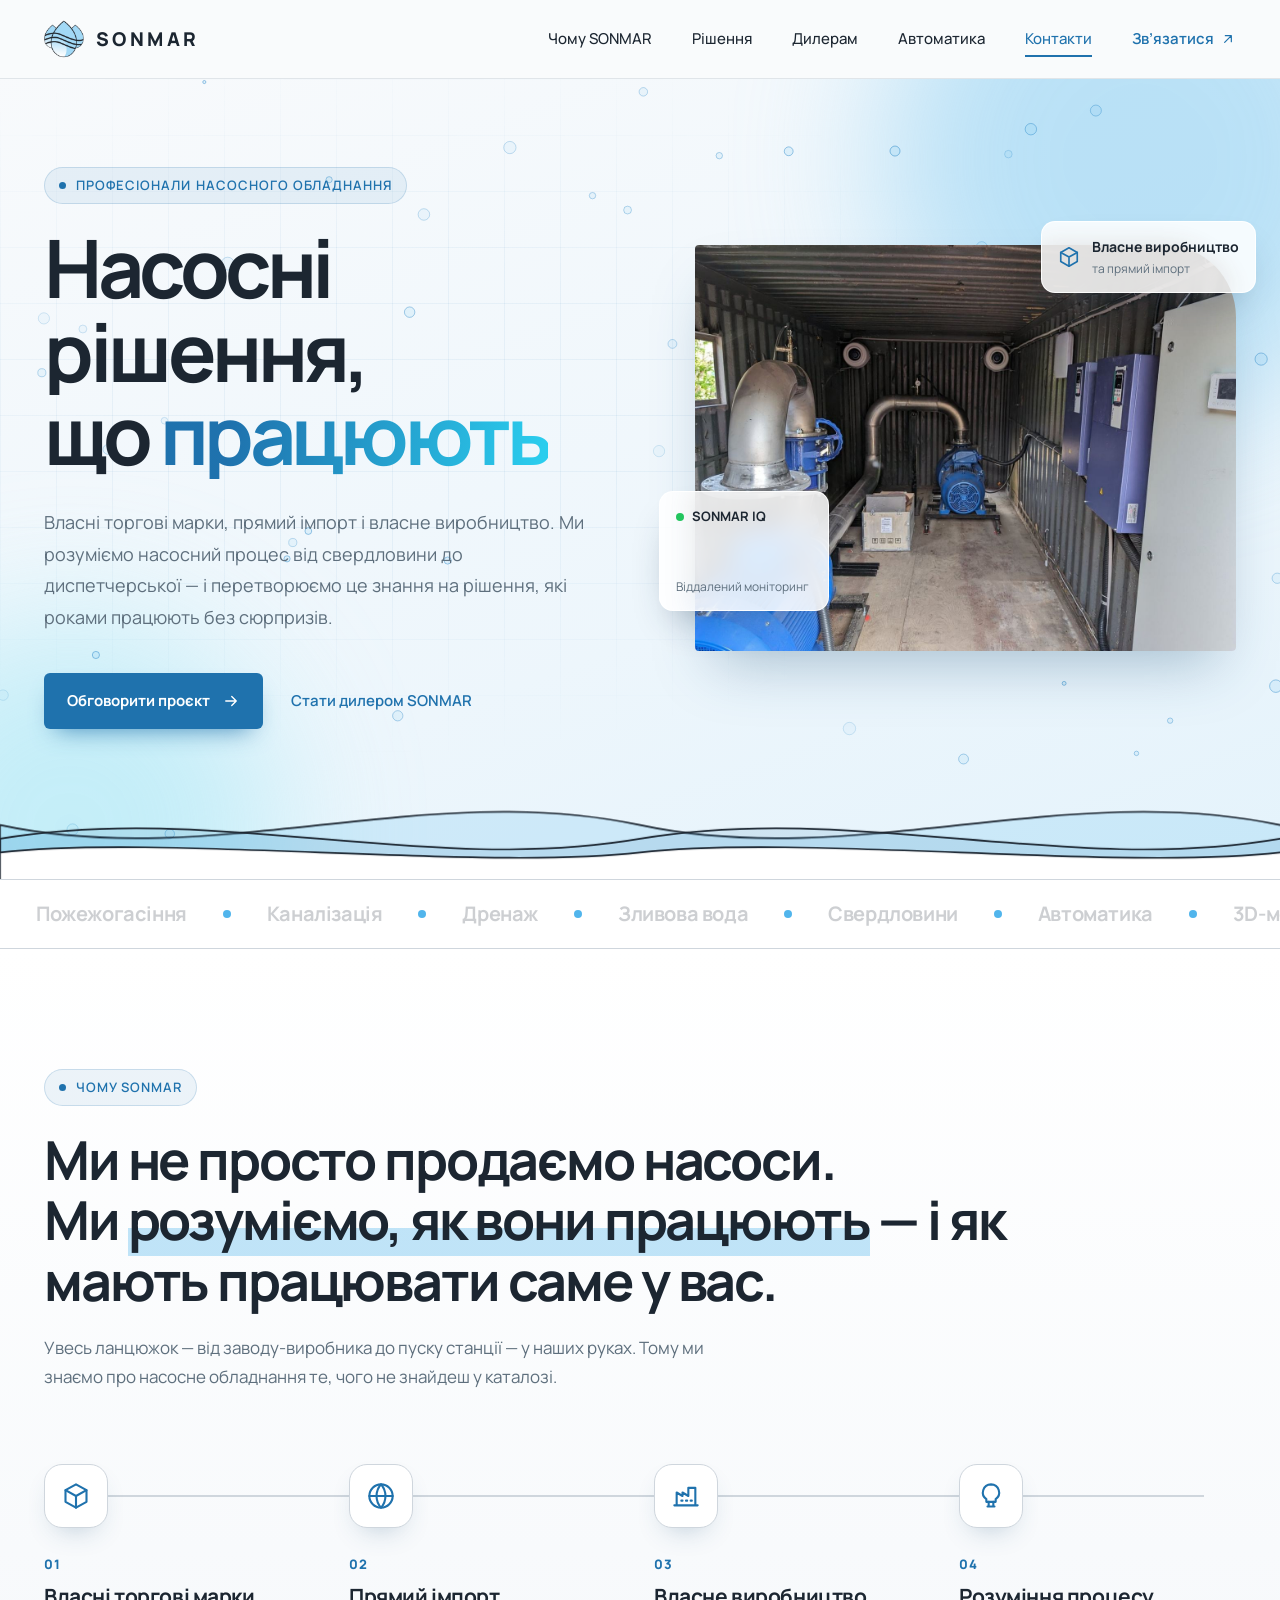
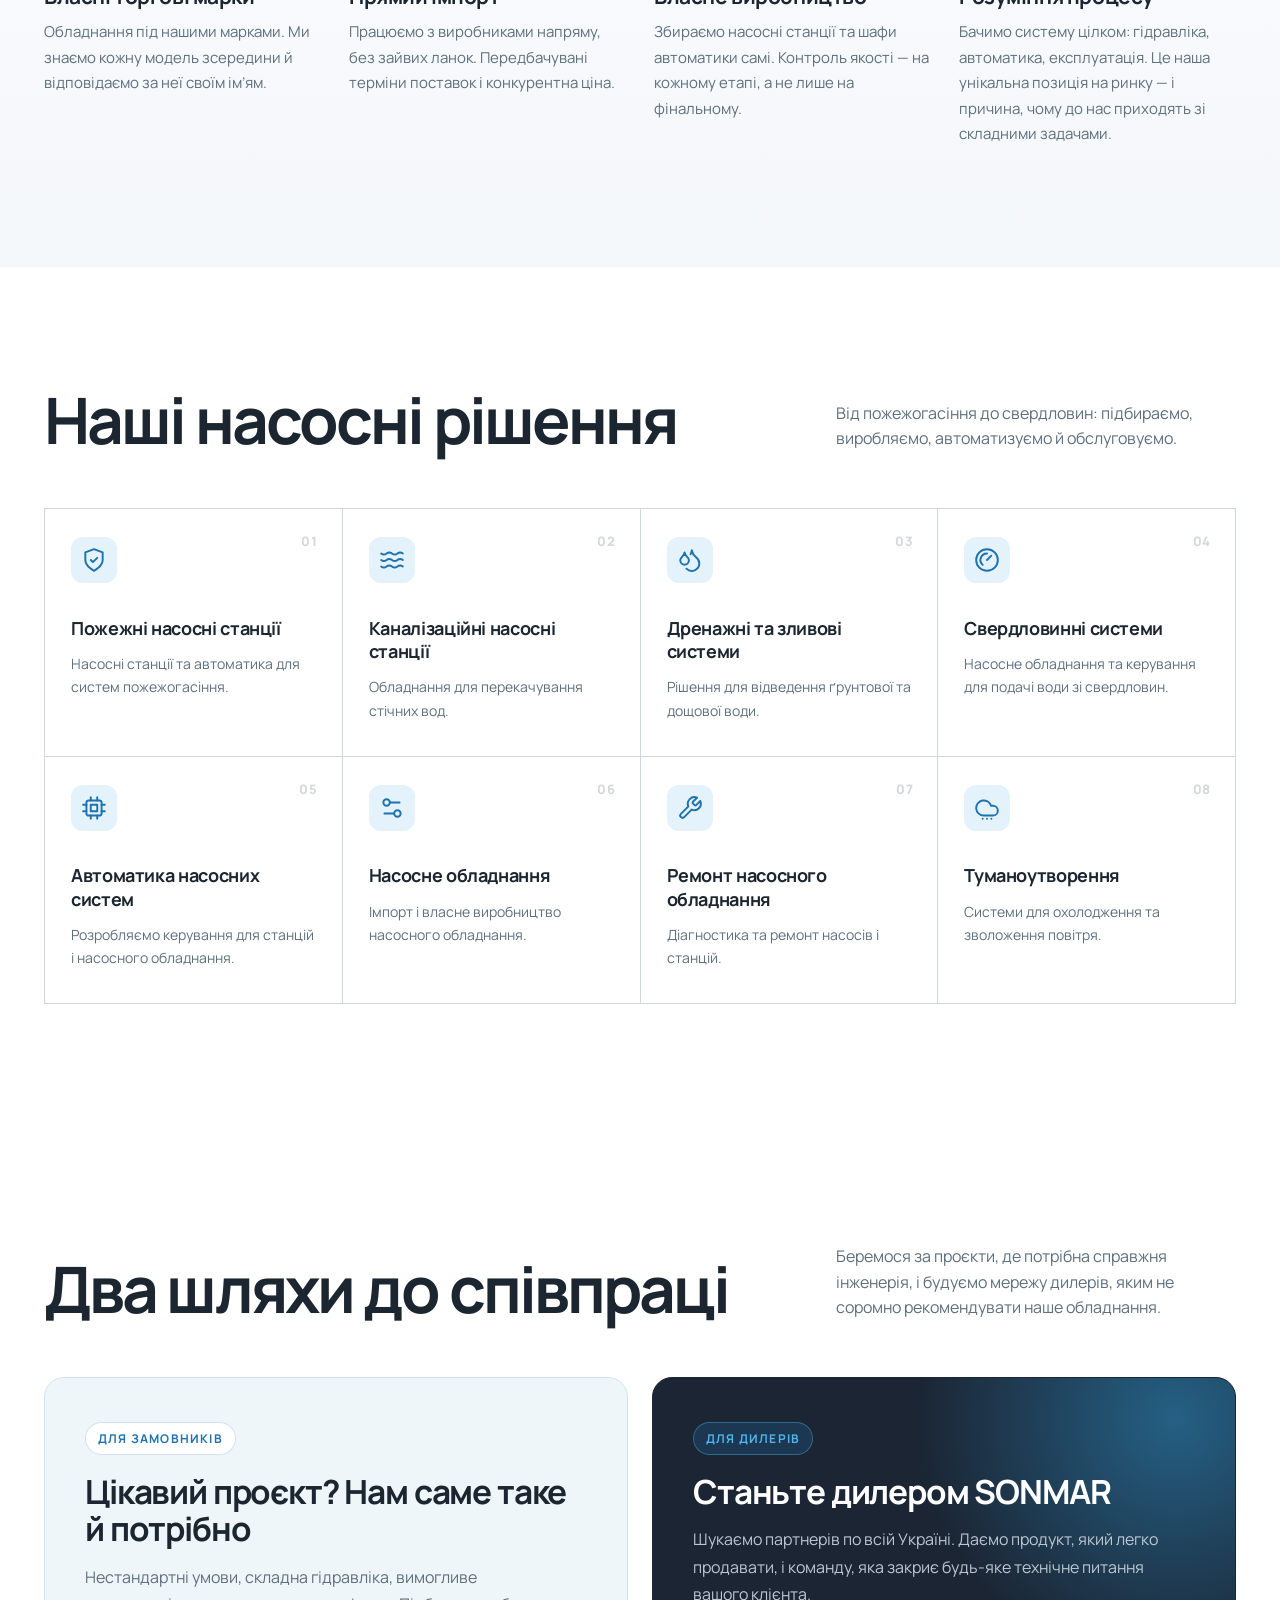
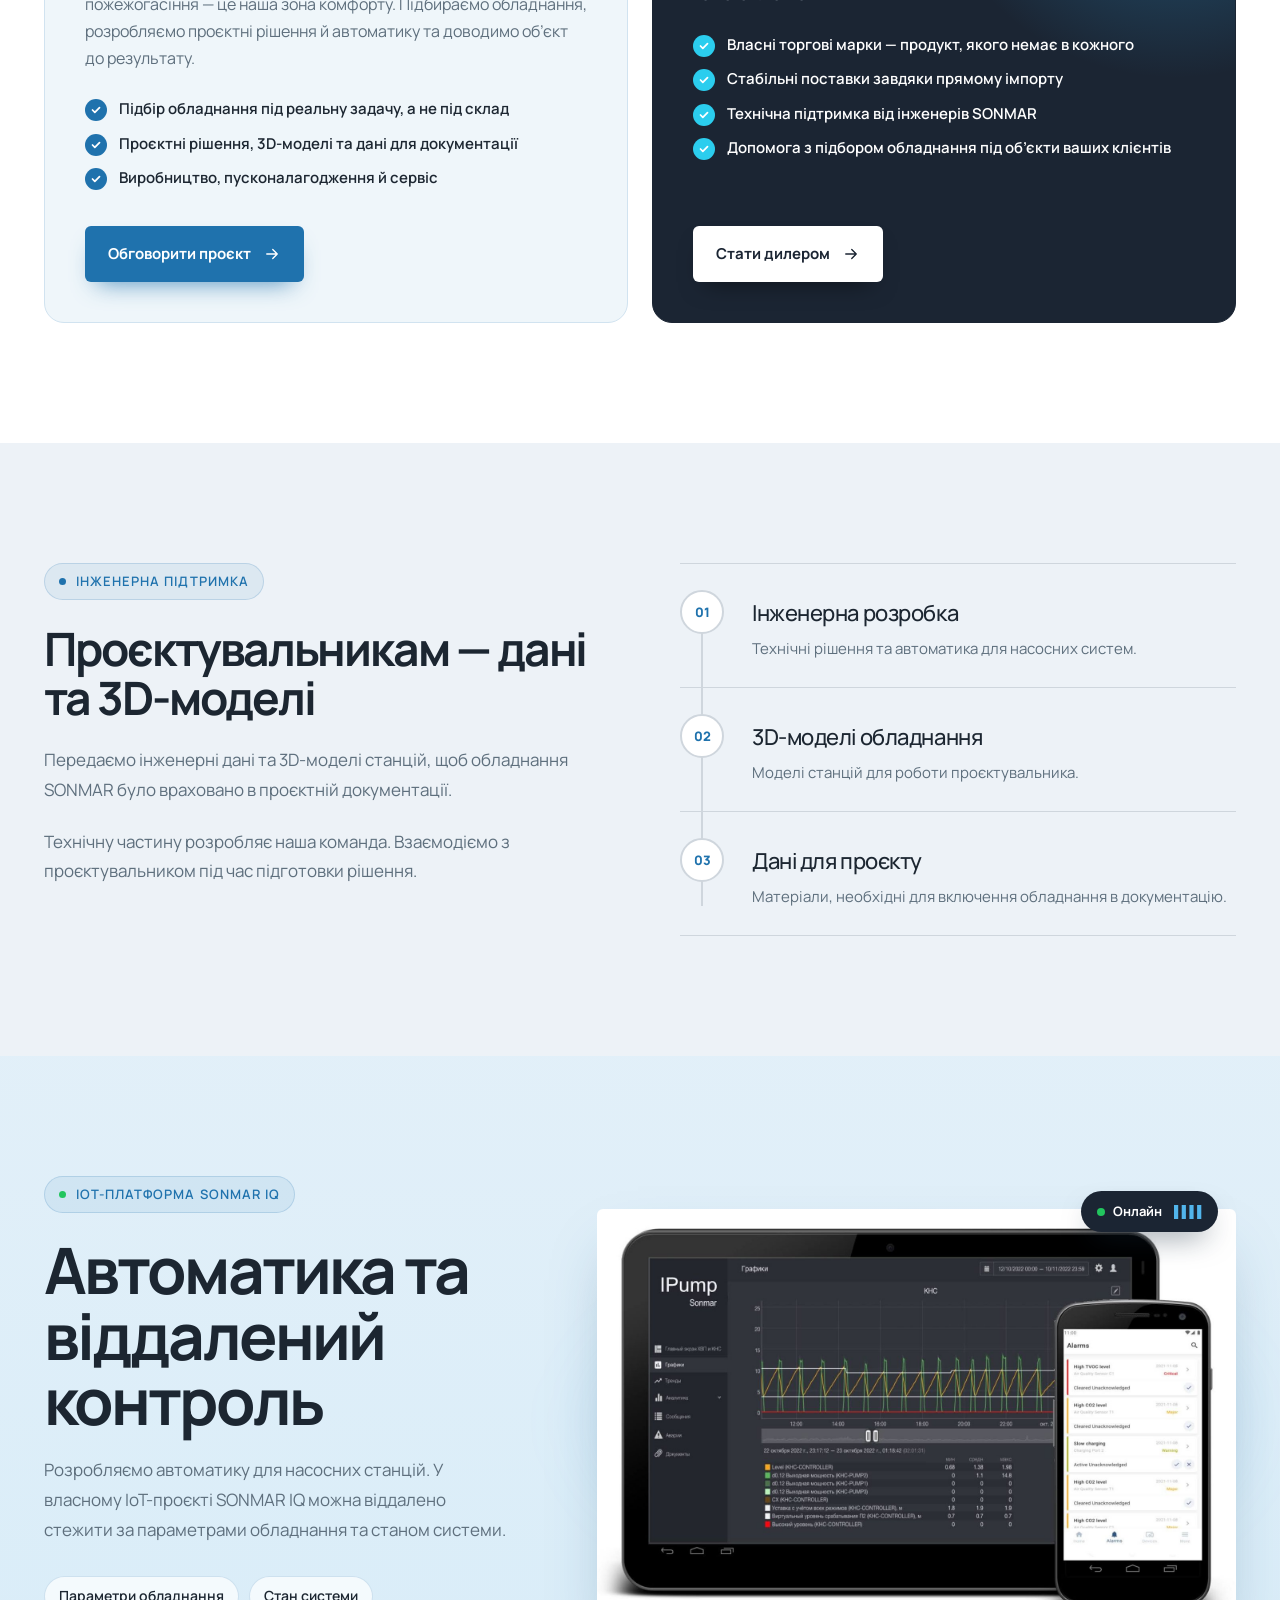
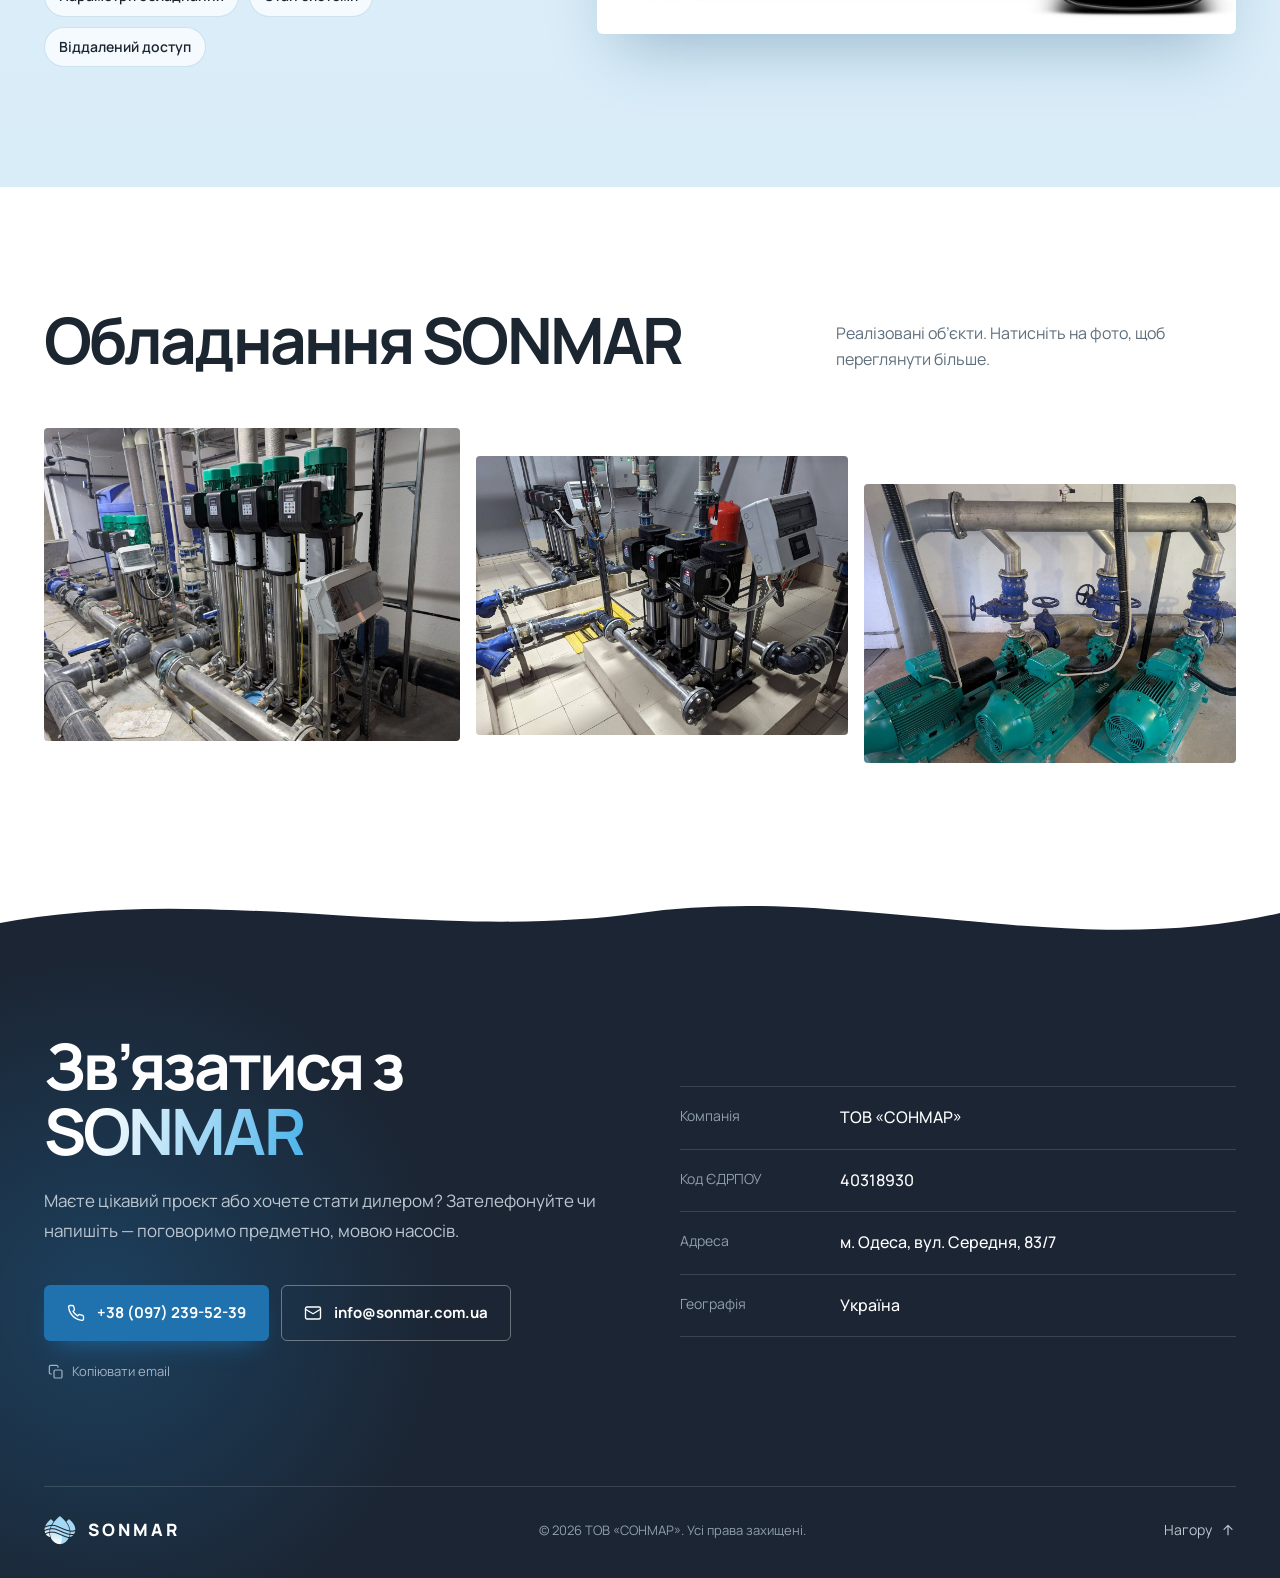
==== commit 8fb225e3: "Reposition landing around pump expertise, clients and dealers - Hero now leads with own brands, dire" ====
--- a/index.html
+++ b/index.html
@@ -3,8 +3,8 @@
 <head>
   <meta charset="UTF-8" />
   <meta name="viewport" content="width=device-width, initial-scale=1.0" />
-  <title>SONMAR — насосні станції та автоматика</title>
-  <meta name="description" content="Пожежні, каналізаційні, дренажні та зливові насосні станції, свердловинні системи, автоматика та 3D-моделі для проєктувальників." />
+  <title>SONMAR — насосні рішення: власні марки, імпорт, виробництво</title>
+  <meta name="description" content="SONMAR — професіонали насосного обладнання: власні торгові марки, прямий імпорт і виробництво. Насосні станції та автоматика під ключ. Шукаємо дилерів по всій Україні." />
   <meta name="robots" content="index, follow" />
   <meta name="theme-color" content="#1f6aa8" />
   <meta property="og:title" content="SONMAR — насосні станції та автоматика" />
@@ -31,8 +31,9 @@
         <span>SONMAR</span>
       </a>
       <nav class="nav" id="nav" aria-label="Основна навігація">
+        <a href="#why">Чому SONMAR</a>
         <a href="#systems">Рішення</a>
-        <a href="#designers">Проєктувальникам</a>
+        <a href="#partners">Дилерам</a>
         <a href="#automation">Автоматика</a>
         <a href="#contacts">Контакти</a>
         <a href="#contacts" class="nav__cta">Зв’язатися
@@ -57,21 +58,21 @@
 
       <div class="container hero__inner">
         <div class="hero__text">
-          <span class="eyebrow reveal"><i class="dot"></i> Інженерні рішення для води</span>
+          <span class="eyebrow reveal"><i class="dot"></i> Професіонали насосного обладнання</span>
           <h1 class="hero__title">
             <span class="line"><span>Насосні</span></span>
-            <span class="line"><span>станції</span></span>
-            <span class="line"><span>та <em class="gradient-text">автоматика</em></span></span>
+            <span class="line"><span>рішення,</span></span>
+            <span class="line"><span>що <em class="gradient-text">працюють</em></span></span>
           </h1>
           <p class="hero__lead reveal" style="--d: .45s">
-            Створюємо насосні станції та автоматику. Готуємо 3D-моделі та інженерні дані, щоб проєктувальники могли включити обладнання SONMAR у документацію.
+            Власні торгові марки, прямий імпорт і власне виробництво. Ми розуміємо насосний процес від свердловини до диспетчерської — і перетворюємо це знання на рішення, які роками працюють без сюрпризів.
           </p>
           <div class="hero__actions reveal" style="--d: .6s">
             <a href="#contacts" class="btn btn--primary magnetic">
-              Обговорити задачу
+              Обговорити проєкт
               <svg viewBox="0 0 24 24" width="18" height="18" aria-hidden="true"><path d="M5 12h14M13 6l6 6-6 6" /></svg>
             </a>
-            <a href="#designers" class="link-arrow">Інформація для проєктувальників</a>
+            <a href="#partners" class="link-arrow">Стати дилером SONMAR</a>
           </div>
         </div>
 
@@ -91,7 +92,7 @@
 
           <div class="float-card float-card--3d">
             <svg viewBox="0 0 24 24" width="22" height="22" aria-hidden="true" class="cube"><path d="M12 2 3 7v10l9 5 9-5V7l-9-5Z" /><path d="m3 7 9 5 9-5M12 12v10" /></svg>
-            <div><b>3D-моделі</b><small>для проєктувальників</small></div>
+            <div><b>Власне виробництво</b><small>та прямий імпорт</small></div>
           </div>
         </div>
       </div>
@@ -111,12 +112,53 @@
       </div>
     </div>
 
+
+    <!-- ===== Why SONMAR ===== -->
+    <section class="section why" id="why">
+      <div class="container">
+        <span class="eyebrow reveal"><i class="dot"></i> Чому SONMAR</span>
+        <h2 class="why__statement reveal">
+          Ми не просто продаємо насоси.<br />
+          Ми <span class="mark">розуміємо, як вони працюють</span> — і як мають працювати саме у вас.
+        </h2>
+        <p class="lead reveal" style="--d:.1s">Увесь ланцюжок — від заводу-виробника до пуску станції — у наших руках. Тому ми знаємо про насосне обладнання те, чого не знайдеш у каталозі.</p>
+
+        <div class="flow" id="flow">
+          <div class="flow__line" aria-hidden="true"><span></span></div>
+          <article class="pillar reveal">
+            <span class="pillar__icon"><svg viewBox="0 0 24 24" aria-hidden="true"><path d="M12 2 3 7v10l9 5 9-5V7l-9-5Z" /><path d="m3 7 9 5 9-5M12 12v10" /></svg></span>
+            <span class="pillar__num">01</span>
+            <h3>Власні торгові марки</h3>
+            <p>Обладнання під нашими марками. Ми знаємо кожну модель зсередини й відповідаємо за неї своїм ім’ям.</p>
+          </article>
+          <article class="pillar reveal" style="--d:.1s">
+            <span class="pillar__icon"><svg viewBox="0 0 24 24" aria-hidden="true"><circle cx="12" cy="12" r="10" /><path d="M2 12h20M12 2a15 15 0 0 1 0 20M12 2a15 15 0 0 0 0 20" /></svg></span>
+            <span class="pillar__num">02</span>
+            <h3>Прямий імпорт</h3>
+            <p>Працюємо з виробниками напряму, без зайвих ланок. Передбачувані терміни поставок і конкурентна ціна.</p>
+          </article>
+          <article class="pillar reveal" style="--d:.2s">
+            <span class="pillar__icon"><svg viewBox="0 0 24 24" aria-hidden="true"><path d="M2 20h20M4 20V9l5 3V9l5 3V5h6v15" /><path d="M8 16h1M12 16h1M16 16h1" /></svg></span>
+            <span class="pillar__num">03</span>
+            <h3>Власне виробництво</h3>
+            <p>Збираємо насосні станції та шафи автоматики самі. Контроль якості — на кожному етапі, а не лише на фінальному.</p>
+          </article>
+          <article class="pillar reveal" style="--d:.3s">
+            <span class="pillar__icon"><svg viewBox="0 0 24 24" aria-hidden="true"><path d="M12 2a7 7 0 0 0-4 12.7V17h8v-2.3A7 7 0 0 0 12 2Z" /><path d="M9 21h6M10 17v4M14 17v4" /></svg></span>
+            <span class="pillar__num">04</span>
+            <h3>Розуміння процесу</h3>
+            <p>Бачимо систему цілком: гідравліка, автоматика, експлуатація. Це наша унікальна позиція на ринку — і причина, чому до нас приходять зі складними задачами.</p>
+          </article>
+        </div>
+      </div>
+    </section>
+
     <!-- ===== Systems ===== -->
     <section class="section" id="systems">
       <div class="container">
         <div class="section__head">
-          <h2 class="h2 reveal">Станції та системи</h2>
-          <p class="section__sub reveal" style="--d:.1s">Пожежогасіння, каналізація, дренаж, зливова вода та свердловинне водопостачання.</p>
+          <h2 class="h2 reveal">Наші насосні рішення</h2>
+          <p class="section__sub reveal" style="--d:.1s">Від пожежогасіння до свердловин: підбираємо, виробляємо, автоматизуємо й обслуговуємо.</p>
         </div>
 
         <div class="cards">
@@ -172,12 +214,55 @@
       </div>
     </section>
 
+
+    <!-- ===== Partners ===== -->
+    <section class="section paths" id="partners">
+      <div class="container">
+        <div class="section__head">
+          <h2 class="h2 reveal">Два шляхи до співпраці</h2>
+          <p class="section__sub reveal" style="--d:.1s">Беремося за проєкти, де потрібна справжня інженерія, і будуємо мережу дилерів, яким не соромно рекомендувати наше обладнання.</p>
+        </div>
+
+        <div class="paths__grid">
+          <article class="path reveal">
+            <span class="path__tag">Для замовників</span>
+            <h3>Цікавий проєкт? Нам саме таке й потрібно</h3>
+            <p>Нестандартні умови, складна гідравліка, вимогливе пожежогасіння — це наша зона комфорту. Підбираємо обладнання, розробляємо проєктні рішення й автоматику та доводимо об’єкт до результату.</p>
+            <ul class="ticks">
+              <li>Підбір обладнання під реальну задачу, а не під склад</li>
+              <li>Проєктні рішення, 3D-моделі та дані для документації</li>
+              <li>Виробництво, пусконалагодження й сервіс</li>
+            </ul>
+            <a href="#contacts" class="btn btn--primary magnetic">Обговорити проєкт
+              <svg viewBox="0 0 24 24" width="18" height="18" aria-hidden="true"><path d="M5 12h14M13 6l6 6-6 6" /></svg>
+            </a>
+          </article>
+
+          <article class="path path--dark reveal" style="--d:.12s" id="dealers">
+            <div class="path__glow" aria-hidden="true"></div>
+            <span class="path__tag">Для дилерів</span>
+            <h3>Станьте дилером SONMAR</h3>
+            <p>Шукаємо партнерів по всій Україні. Даємо продукт, який легко продавати, і команду, яка закриє будь-яке технічне питання вашого клієнта.</p>
+            <ul class="ticks">
+              <li>Власні торгові марки — продукт, якого немає в кожного</li>
+              <li>Стабільні поставки завдяки прямому імпорту</li>
+              <li>Технічна підтримка від інженерів SONMAR</li>
+              <li>Допомога з підбором обладнання під об’єкти ваших клієнтів</li>
+            </ul>
+            <a href="mailto:info@sonmar.com.ua?subject=%D0%94%D0%B8%D0%BB%D0%B5%D1%80%D1%81%D1%82%D0%B2%D0%BE%20SONMAR" class="btn btn--light magnetic">Стати дилером
+              <svg viewBox="0 0 24 24" width="18" height="18" aria-hidden="true"><path d="M5 12h14M13 6l6 6-6 6" /></svg>
+            </a>
+          </article>
+        </div>
+      </div>
+    </section>
+
     <!-- ===== Designers ===== -->
     <section class="section section--muted" id="designers">
       <div class="container split">
         <div class="split__text">
-          <span class="eyebrow reveal"><i class="dot"></i> Для проєктних організацій</span>
-          <h2 class="h2 reveal">Працюємо з проєктувальниками</h2>
+          <span class="eyebrow reveal"><i class="dot"></i> Інженерна підтримка</span>
+          <h2 class="h2 h2--sm reveal">Проєктувальникам — дані та 3D-моделі</h2>
           <p class="lead reveal" style="--d:.1s">Передаємо інженерні дані та 3D-моделі станцій, щоб обладнання SONMAR було враховано в проєктній документації.</p>
           <p class="lead reveal" style="--d:.15s">Технічну частину розробляє наша команда. Взаємодіємо з проєктувальником під час підготовки рішення.</p>
         </div>
@@ -267,7 +352,7 @@
       <div class="container split">
         <div class="split__text">
           <h2 class="h2 reveal">Зв’язатися з <span class="gradient-text gradient-text--light">SONMAR</span></h2>
-          <p class="lead reveal" style="--d:.1s">З питань обладнання, автоматики та включення рішень у проєкт зв’яжіться з нашою командою.</p>
+          <p class="lead reveal" style="--d:.1s">Маєте цікавий проєкт або хочете стати дилером? Зателефонуйте чи напишіть — поговоримо предметно, мовою насосів.</p>
           <div class="contacts__actions reveal" style="--d:.2s">
             <a href="tel:+380972395239" class="btn btn--primary magnetic">
               <svg viewBox="0 0 24 24" width="18" height="18" aria-hidden="true"><path d="M22 16.9v3a2 2 0 0 1-2.2 2 19.8 19.8 0 0 1-8.6-3.1 19.5 19.5 0 0 1-6-6A19.8 19.8 0 0 1 2.1 4.2 2 2 0 0 1 4.1 2h3a2 2 0 0 1 2 1.7c.1 1 .4 1.9.7 2.8a2 2 0 0 1-.5 2.1L8 9.9a16 16 0 0 0 6 6l1.3-1.3a2 2 0 0 1 2.1-.4c.9.3 1.8.6 2.8.7a2 2 0 0 1 1.7 2Z" /></svg>
--- a/styles.css
+++ b/styles.css
@@ -110,6 +110,7 @@
   font-size: clamp(36px, 5.2vw, 64px); line-height: 1.02; letter-spacing: -.045em;
   font-weight: 700; margin: 0;
 }
+.h2--sm { font-size: clamp(30px, 3.8vw, 46px); line-height: 1.08; }
 .lead { color: var(--muted-fg); font-size: 17px; line-height: 1.75; margin: 22px 0 0; max-width: 560px; }
 .eyebrow {
   display: inline-flex; align-items: center; gap: 10px;
@@ -322,6 +323,84 @@
 .step.is-lit .step__num { background: var(--primary); border-color: var(--primary); color: #fff; transform: scale(1.06); }
 .step h3 { margin: 6px 0 6px; font-size: 22px; font-weight: 500; letter-spacing: -.02em; }
 .step p { margin: 0; color: var(--muted-fg); font-size: 15px; }
+
+/* ============ Why SONMAR ============ */
+.why { background: linear-gradient(180deg, #fff, hsl(210 40% 97%)); overflow: hidden; }
+.why__statement {
+  font-size: clamp(30px, 4.2vw, 54px); line-height: 1.12; letter-spacing: -.04em; font-weight: 700;
+  margin: 0; max-width: 1040px;
+}
+.why__statement .mark {
+  background: linear-gradient(transparent 62%, hsl(201 80% 62% / .35) 62%);
+  background-size: 0% 100%; background-repeat: no-repeat;
+  transition: background-size 1.2s var(--ease) .4s;
+}
+.why__statement.is-in .mark { background-size: 100% 100%; }
+.why .lead { max-width: 680px; }
+
+.flow { position: relative; display: grid; grid-template-columns: repeat(4, 1fr); gap: 28px; margin-top: 72px; }
+.flow__line { position: absolute; left: 32px; right: 32px; top: 31px; height: 2px; background: var(--border); }
+.flow__line span {
+  position: absolute; inset: 0; background: linear-gradient(90deg, var(--primary), var(--cyan));
+  transform-origin: left; transform: scaleX(var(--p, 0)); transition: transform .2s linear;
+}
+.flow__line::after {
+  content: ""; position: absolute; left: calc(var(--p, 0) * 100% - 6px); top: -5px; width: 12px; height: 12px; border-radius: 50%;
+  background: var(--cyan); box-shadow: 0 0 0 6px hsl(190 85% 55% / .2), 0 0 18px var(--cyan);
+  transition: left .2s linear;
+}
+.pillar { position: relative; }
+.pillar__icon {
+  position: relative; z-index: 1; display: grid; place-items: center; width: 64px; height: 64px; border-radius: 18px;
+  background: #fff; color: var(--primary); border: 1px solid var(--border);
+  box-shadow: 0 12px 30px -16px hsl(205 60% 30% / .45);
+  transition: transform .5s var(--ease), background .4s, color .4s, border-color .4s;
+}
+.pillar__icon svg { width: 28px; height: 28px; }
+.pillar:hover .pillar__icon { transform: translateY(-6px) rotate(-6deg); background: var(--primary); color: #fff; border-color: var(--primary); }
+.pillar__num { display: block; margin: 26px 0 8px; font-weight: 800; font-size: 13px; letter-spacing: .08em; color: var(--primary); }
+.pillar h3 { margin: 0 0 10px; font-size: 21px; letter-spacing: -.02em; line-height: 1.25; }
+.pillar p { margin: 0; color: var(--muted-fg); font-size: 15px; line-height: 1.7; }
+@media (max-width: 960px) {
+  .flow { grid-template-columns: 1fr 1fr; gap: 44px 28px; }
+  .flow__line { display: none; }
+}
+@media (max-width: 560px) { .flow { grid-template-columns: 1fr; gap: 36px; margin-top: 48px; } }
+
+/* ============ Paths (clients / dealers) ============ */
+.paths__grid { display: grid; grid-template-columns: 1fr 1fr; gap: 24px; }
+.path {
+  position: relative; overflow: hidden; isolation: isolate; display: flex; flex-direction: column; align-items: flex-start;
+  padding: 44px 40px 40px; border-radius: 20px; background: hsl(204 54% 96%); border: 1px solid hsl(205 50% 88%);
+  transition: transform .5s var(--ease), box-shadow .5s;
+}
+.path:hover { transform: translateY(-6px); box-shadow: 0 30px 60px -30px hsl(205 60% 30% / .45); }
+.path h3 { font-size: clamp(26px, 2.6vw, 34px); line-height: 1.12; letter-spacing: -.035em; margin: 18px 0 16px; font-weight: 700; }
+.path p { margin: 0; color: var(--muted-fg); font-size: 16px; line-height: 1.7; }
+.path .btn { margin-top: auto; }
+.path__tag {
+  font-size: 12px; font-weight: 700; letter-spacing: .1em; text-transform: uppercase; color: var(--primary);
+  padding: 6px 12px; border-radius: 999px; background: #fff; border: 1px solid hsl(205 70% 40% / .2);
+}
+.ticks { list-style: none; padding: 0; margin: 26px 0 36px; display: grid; gap: 12px; }
+.ticks li { position: relative; padding-left: 34px; font-weight: 600; font-size: 15px; line-height: 1.5; }
+.ticks li::before {
+  content: ""; position: absolute; left: 0; top: 1px; width: 22px; height: 22px; border-radius: 50%;
+  background: var(--primary) url("data:image/svg+xml,%3Csvg xmlns='http://www.w3.org/2000/svg' viewBox='0 0 24 24' fill='none' stroke='white' stroke-width='3' stroke-linecap='round' stroke-linejoin='round'%3E%3Cpath d='m6 12 4 4 8-8'/%3E%3C/svg%3E") center / 14px no-repeat;
+}
+.path--dark { background: var(--dark); border-color: var(--dark); color: #fff; }
+.path--dark p { color: hsl(210 20% 78%); }
+.path--dark .path__tag { background: hsl(205 70% 40% / .25); border-color: hsl(201 80% 62% / .4); color: var(--primary-300); }
+.path--dark .ticks li::before { background-color: var(--cyan); }
+.path__glow {
+  position: absolute; z-index: -1; width: 520px; height: 520px; right: -200px; top: -220px; border-radius: 50%;
+  background: radial-gradient(closest-side, hsl(201 80% 55% / .45), transparent); animation: drift 14s ease-in-out infinite alternate;
+}
+.btn--light { background: #fff; color: var(--dark); box-shadow: 0 12px 24px -12px #0008; }
+.btn--light:hover { background: hsl(202 76% 94%); }
+.btn--light:hover svg:last-child { transform: translateX(4px); }
+@media (max-width: 900px) { .paths__grid { grid-template-columns: 1fr; } }
+@media (max-width: 560px) { .path { padding: 32px 22px 28px; border-radius: 16px; } }
 
 /* ============ Automation ============ */
 .chips { list-style: none; display: flex; flex-wrap: wrap; gap: 10px; padding: 0; margin: 32px 0 0; }
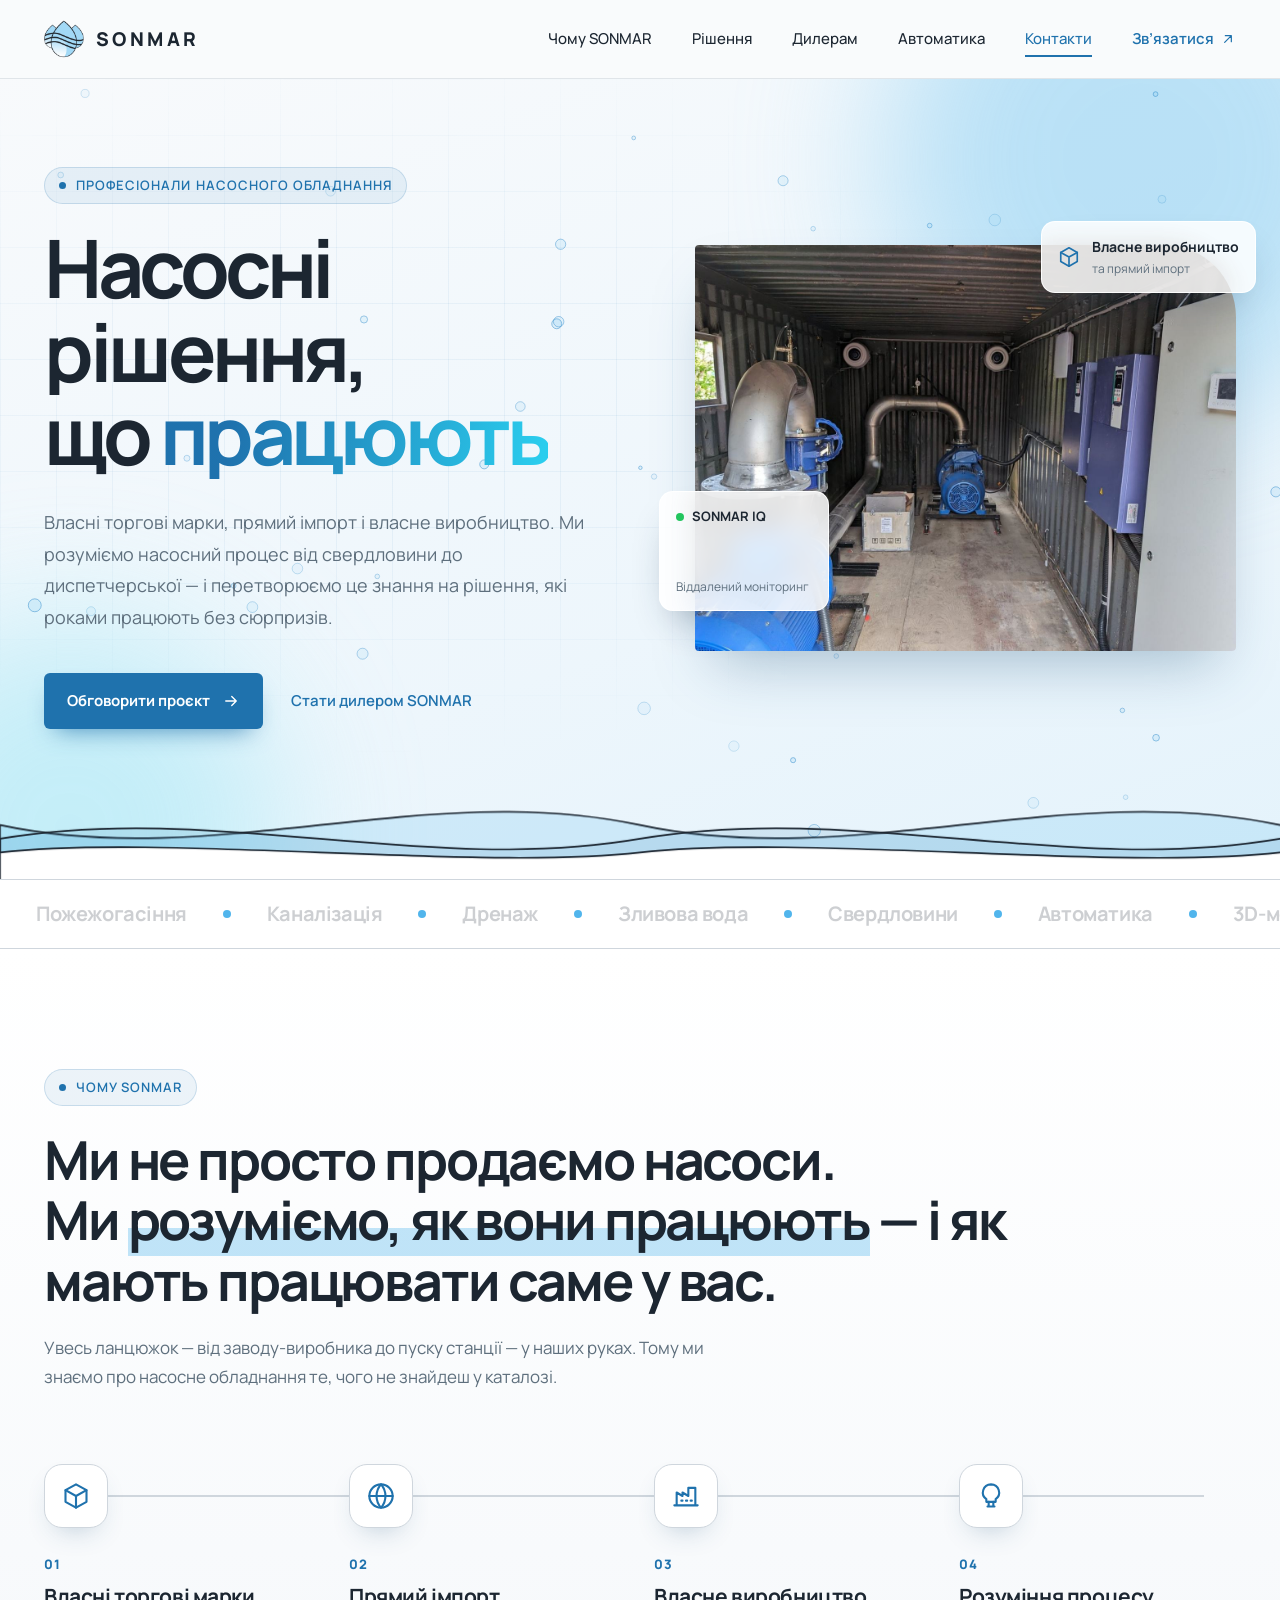
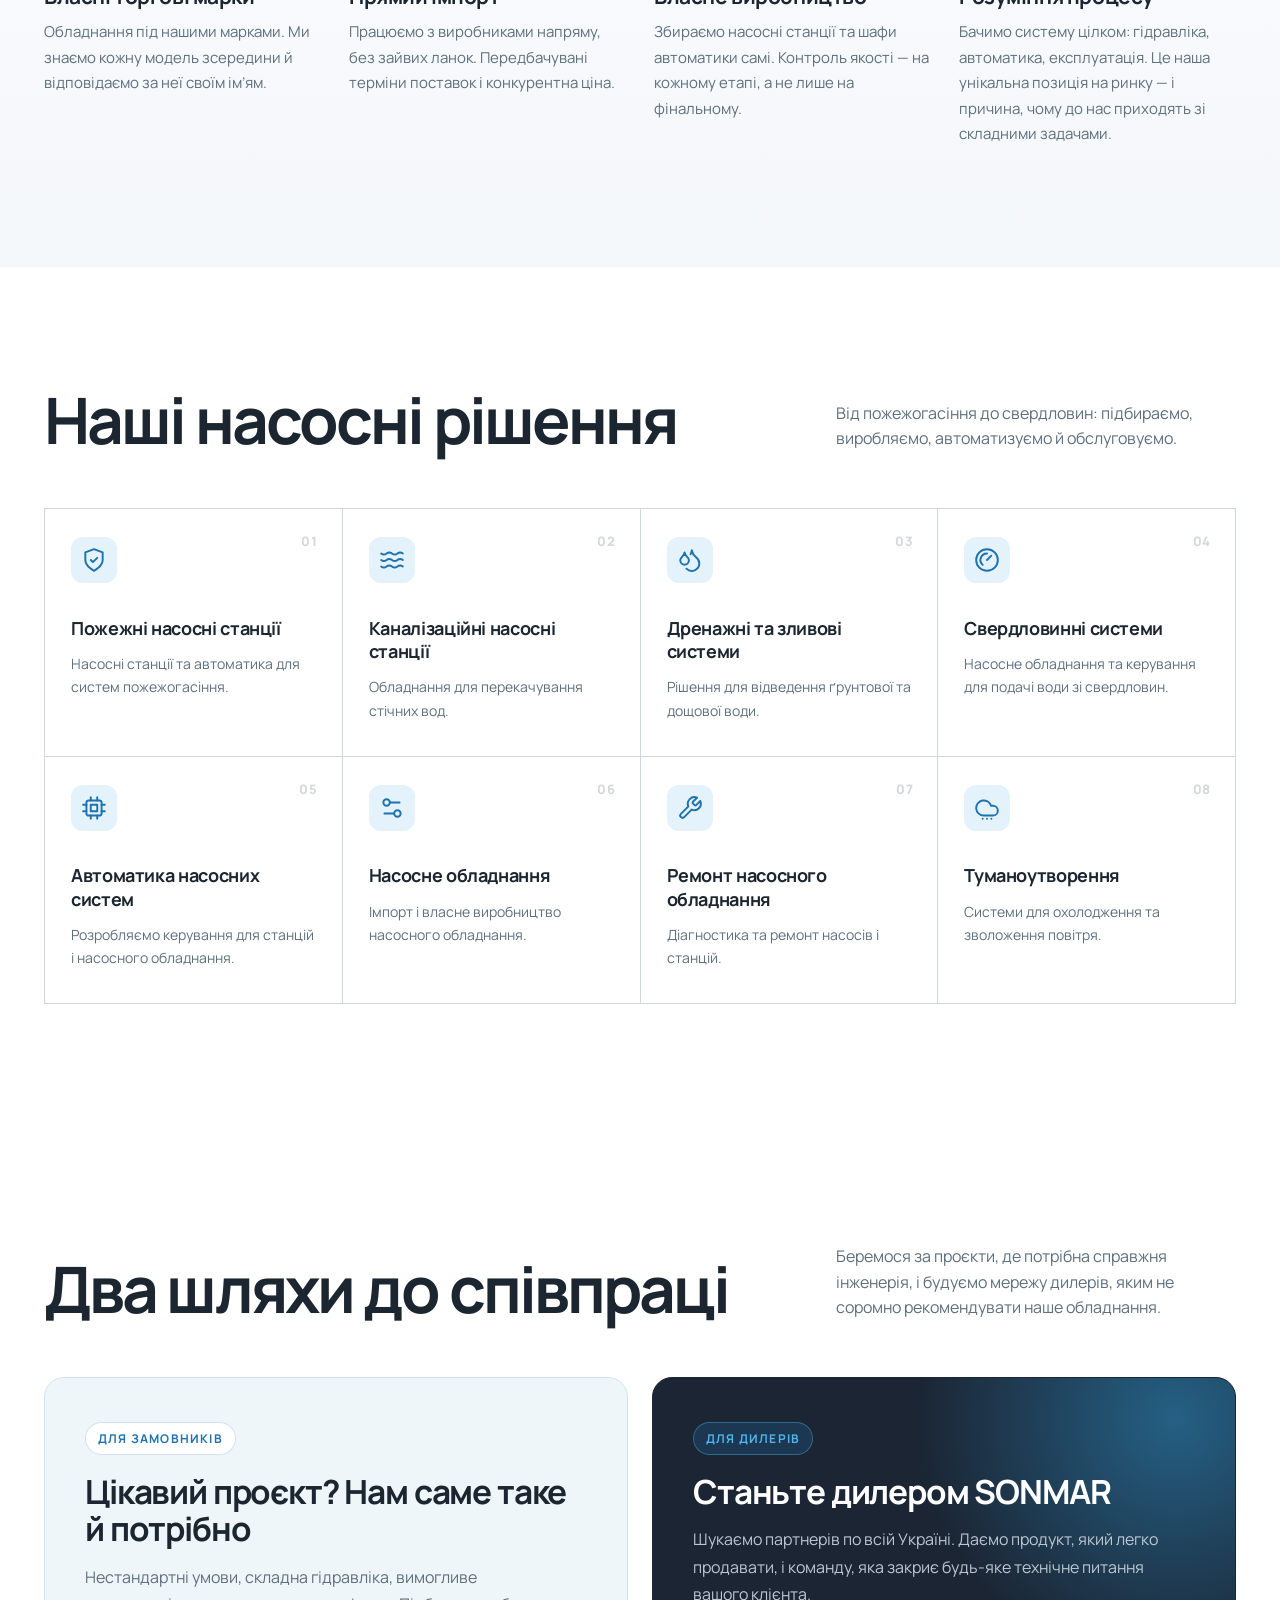
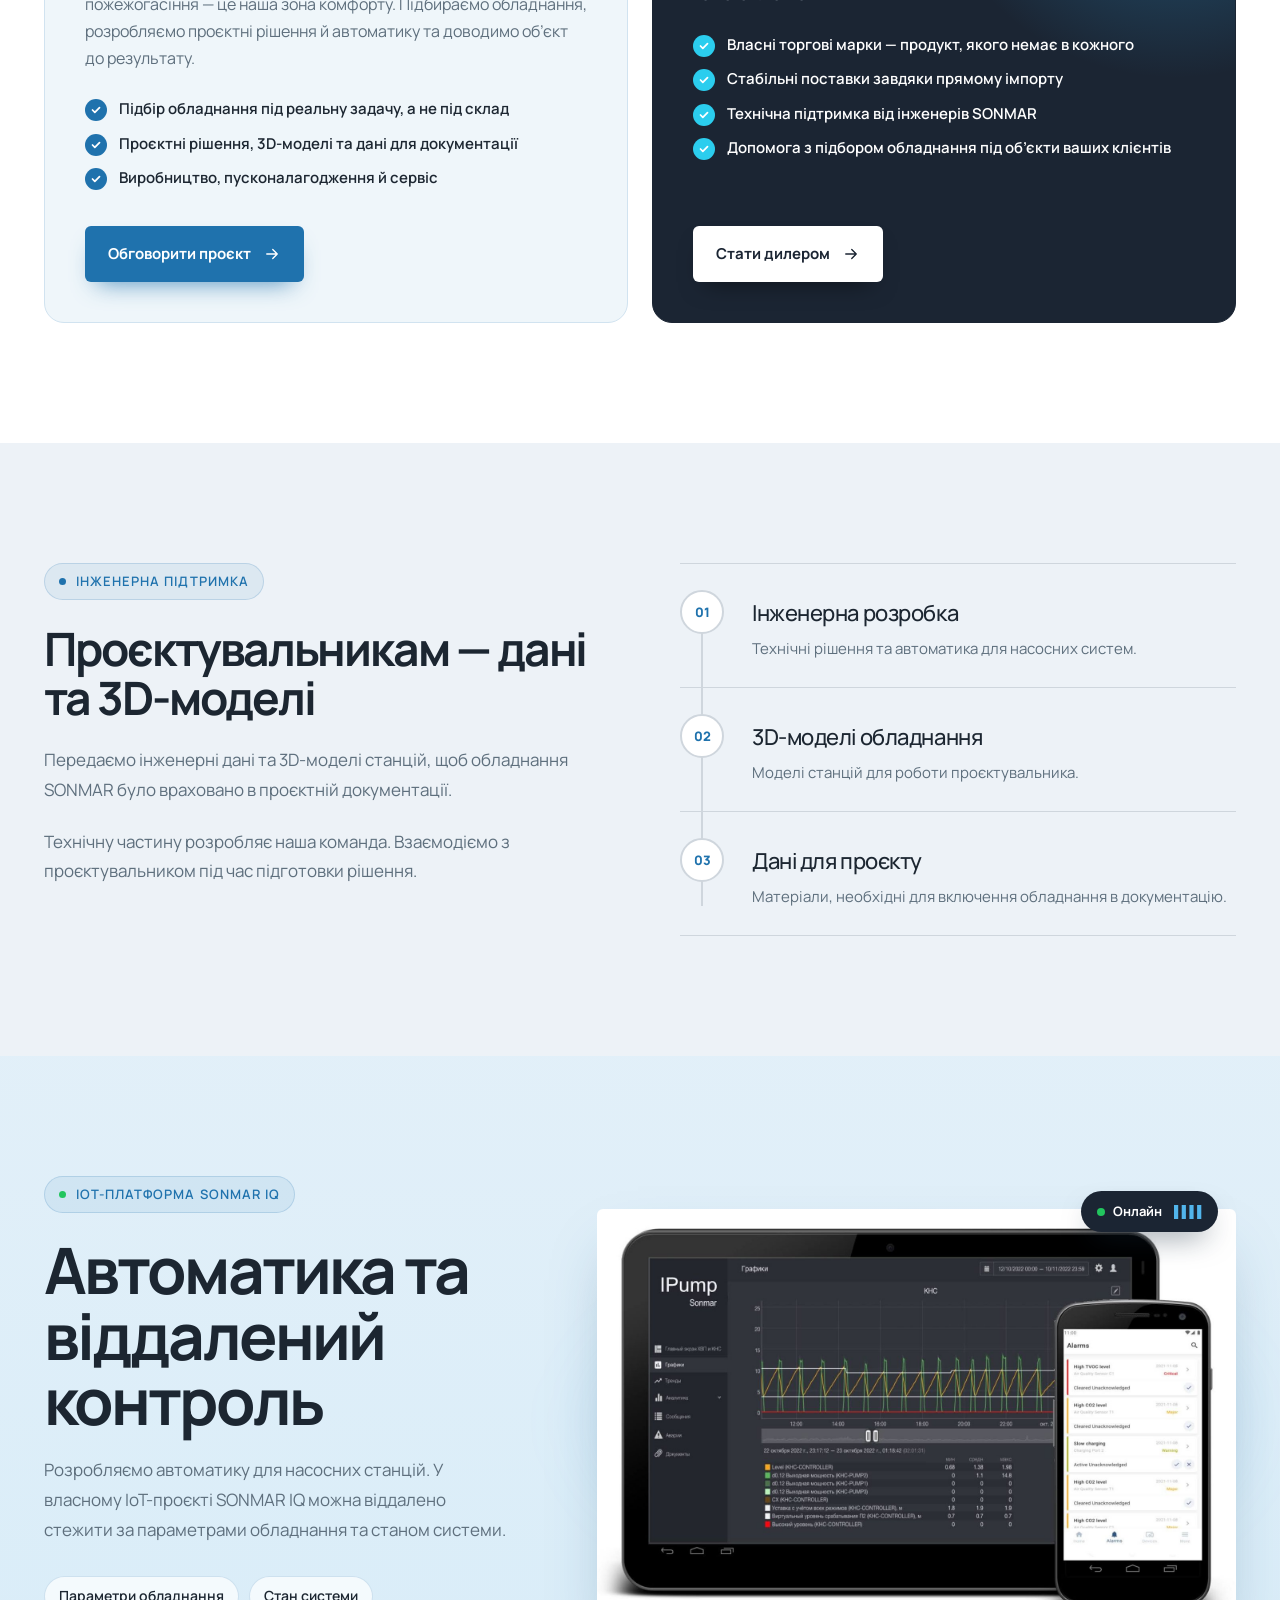
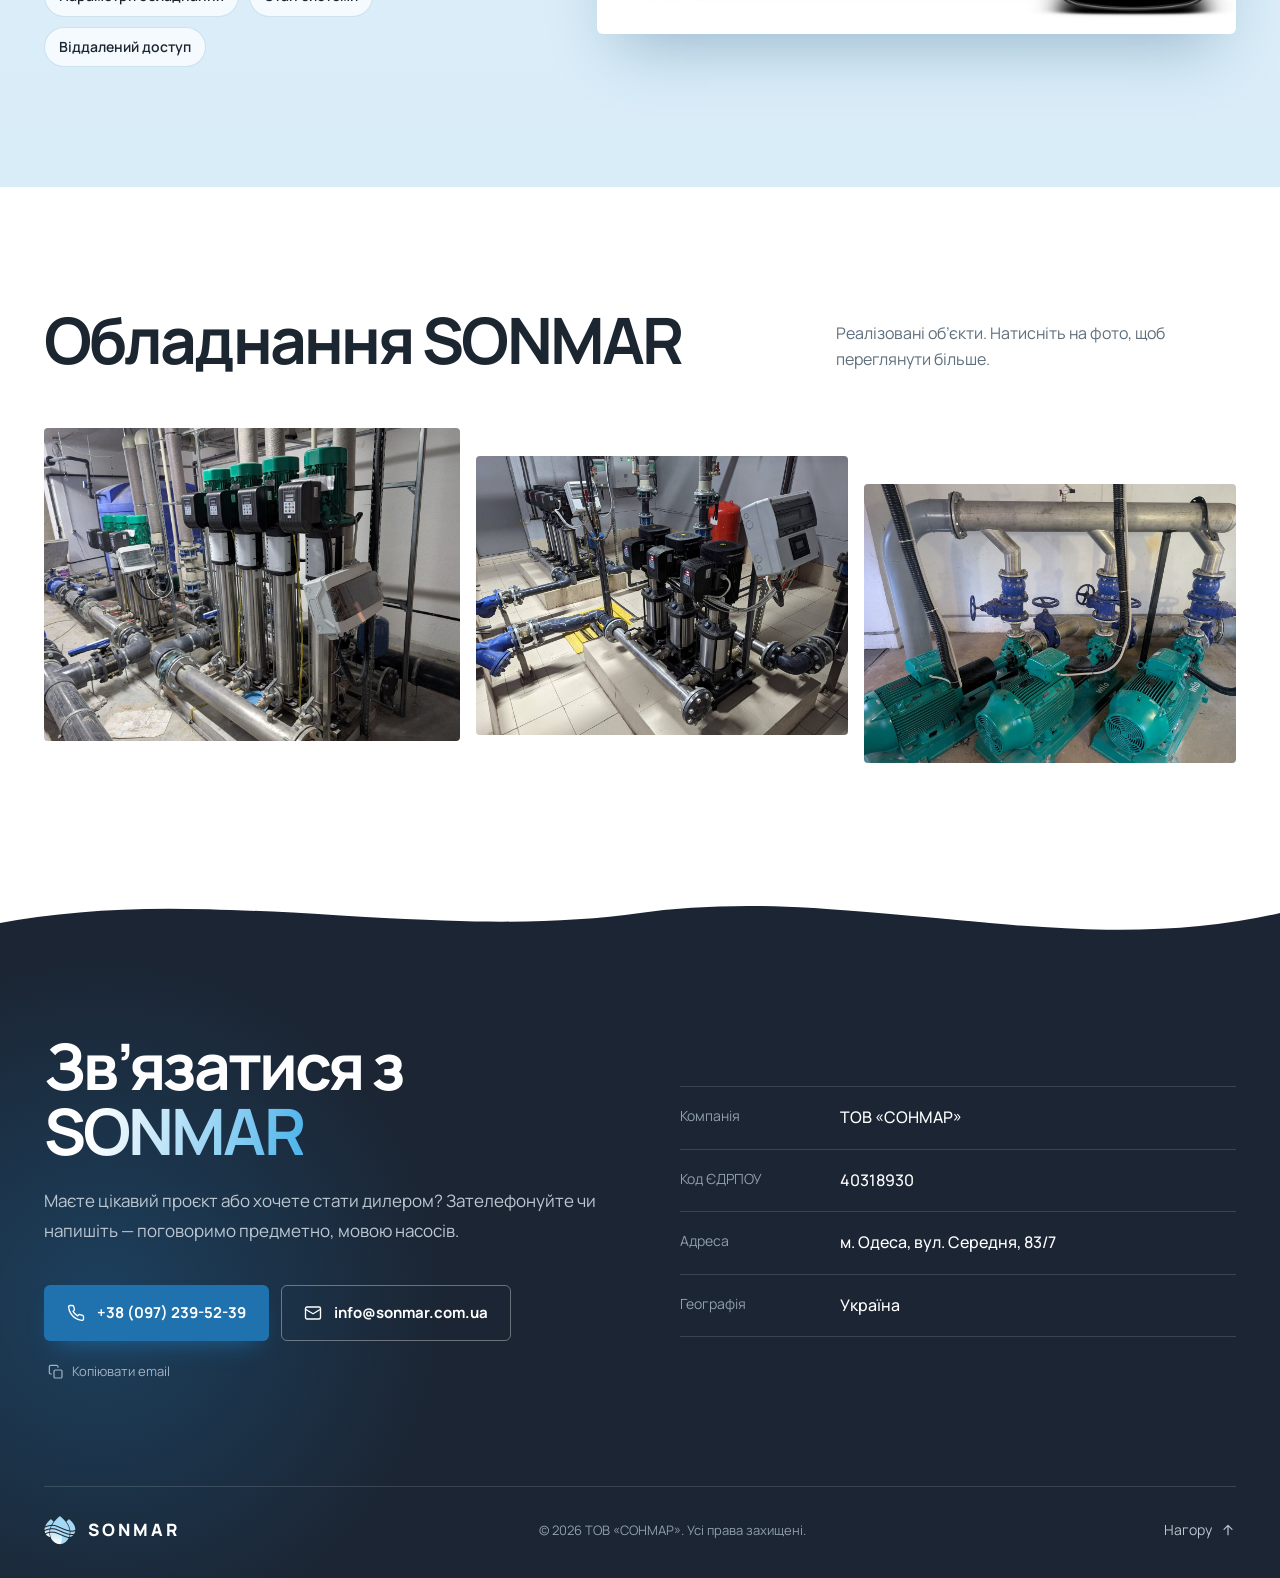
==== commit bab1dbba: "Add cache-busting version to CSS and JS links Co-Authored-By: Claude Opus 5.5 <noreply@anthropic.com" ====
--- a/index.html
+++ b/index.html
@@ -18,7 +18,7 @@
   <link rel="preconnect" href="https://fonts.googleapis.com" />
   <link rel="preconnect" href="https://fonts.gstatic.com" crossorigin />
   <link href="https://fonts.googleapis.com/css2?family=Manrope:wght@400;500;600;700;800&display=swap" rel="stylesheet" />
-  <link rel="stylesheet" href="styles.css" />
+  <link rel="stylesheet" href="styles.css?v=202610071749" />
 </head>
 <body>
   <div class="progress" aria-hidden="true"><span></span></div>
@@ -400,6 +400,6 @@
 
   <div class="toast" id="toast" role="status" aria-live="polite"></div>
 
-  <script src="script.js" defer></script>
+  <script src="script.js?v=202610071749" defer></script>
 </body>
 </html>
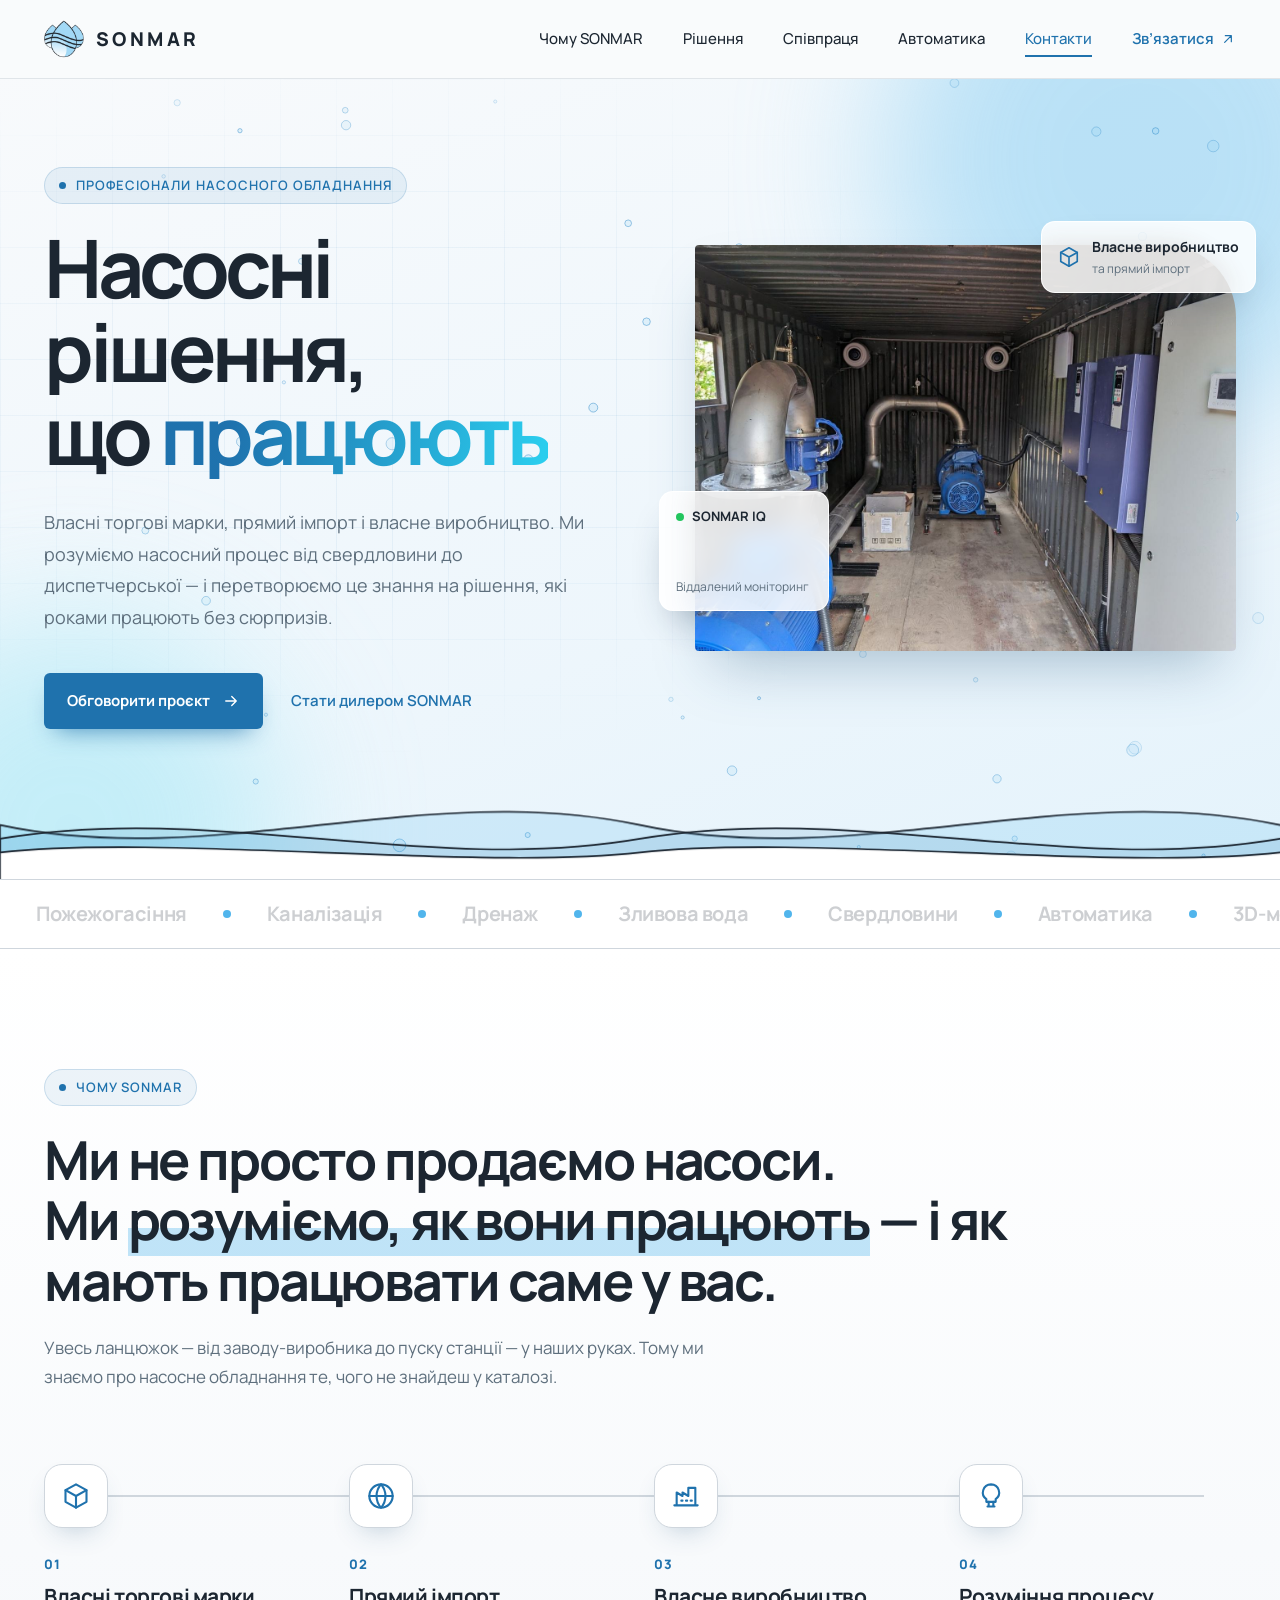
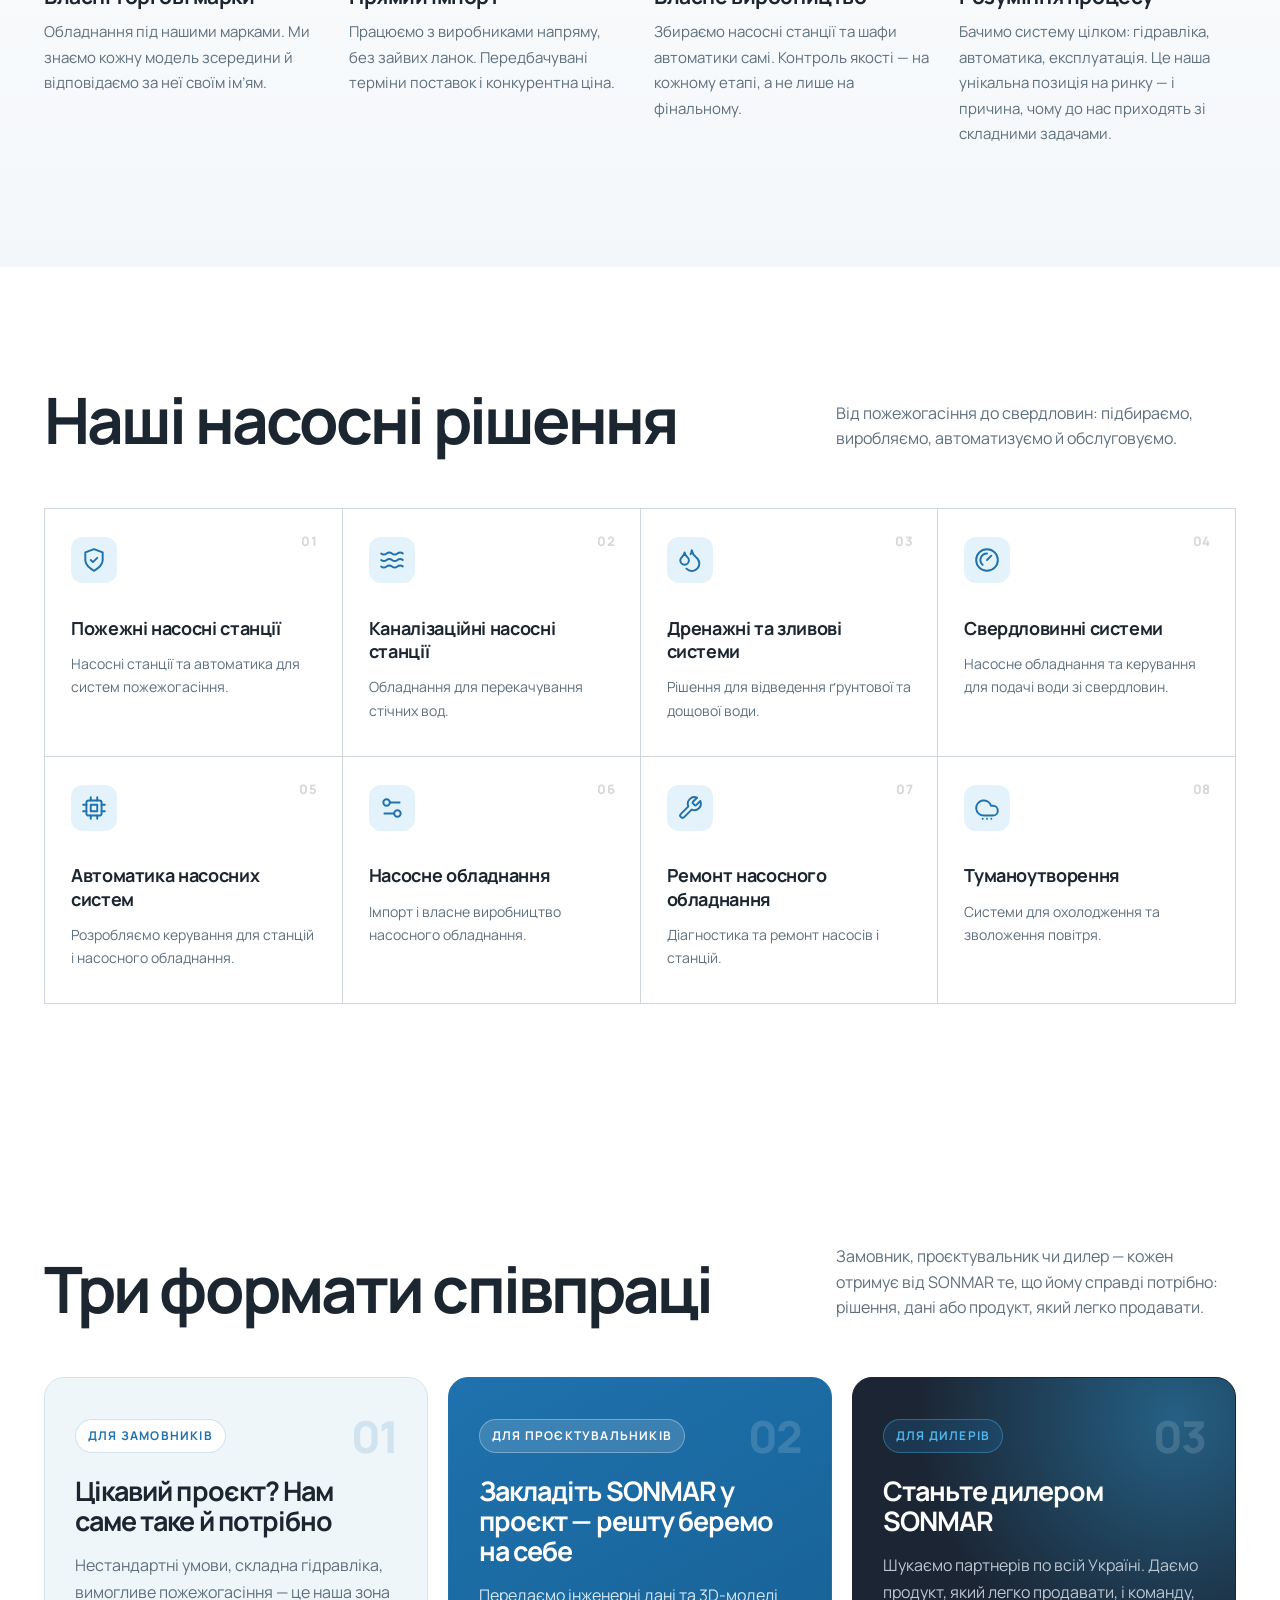
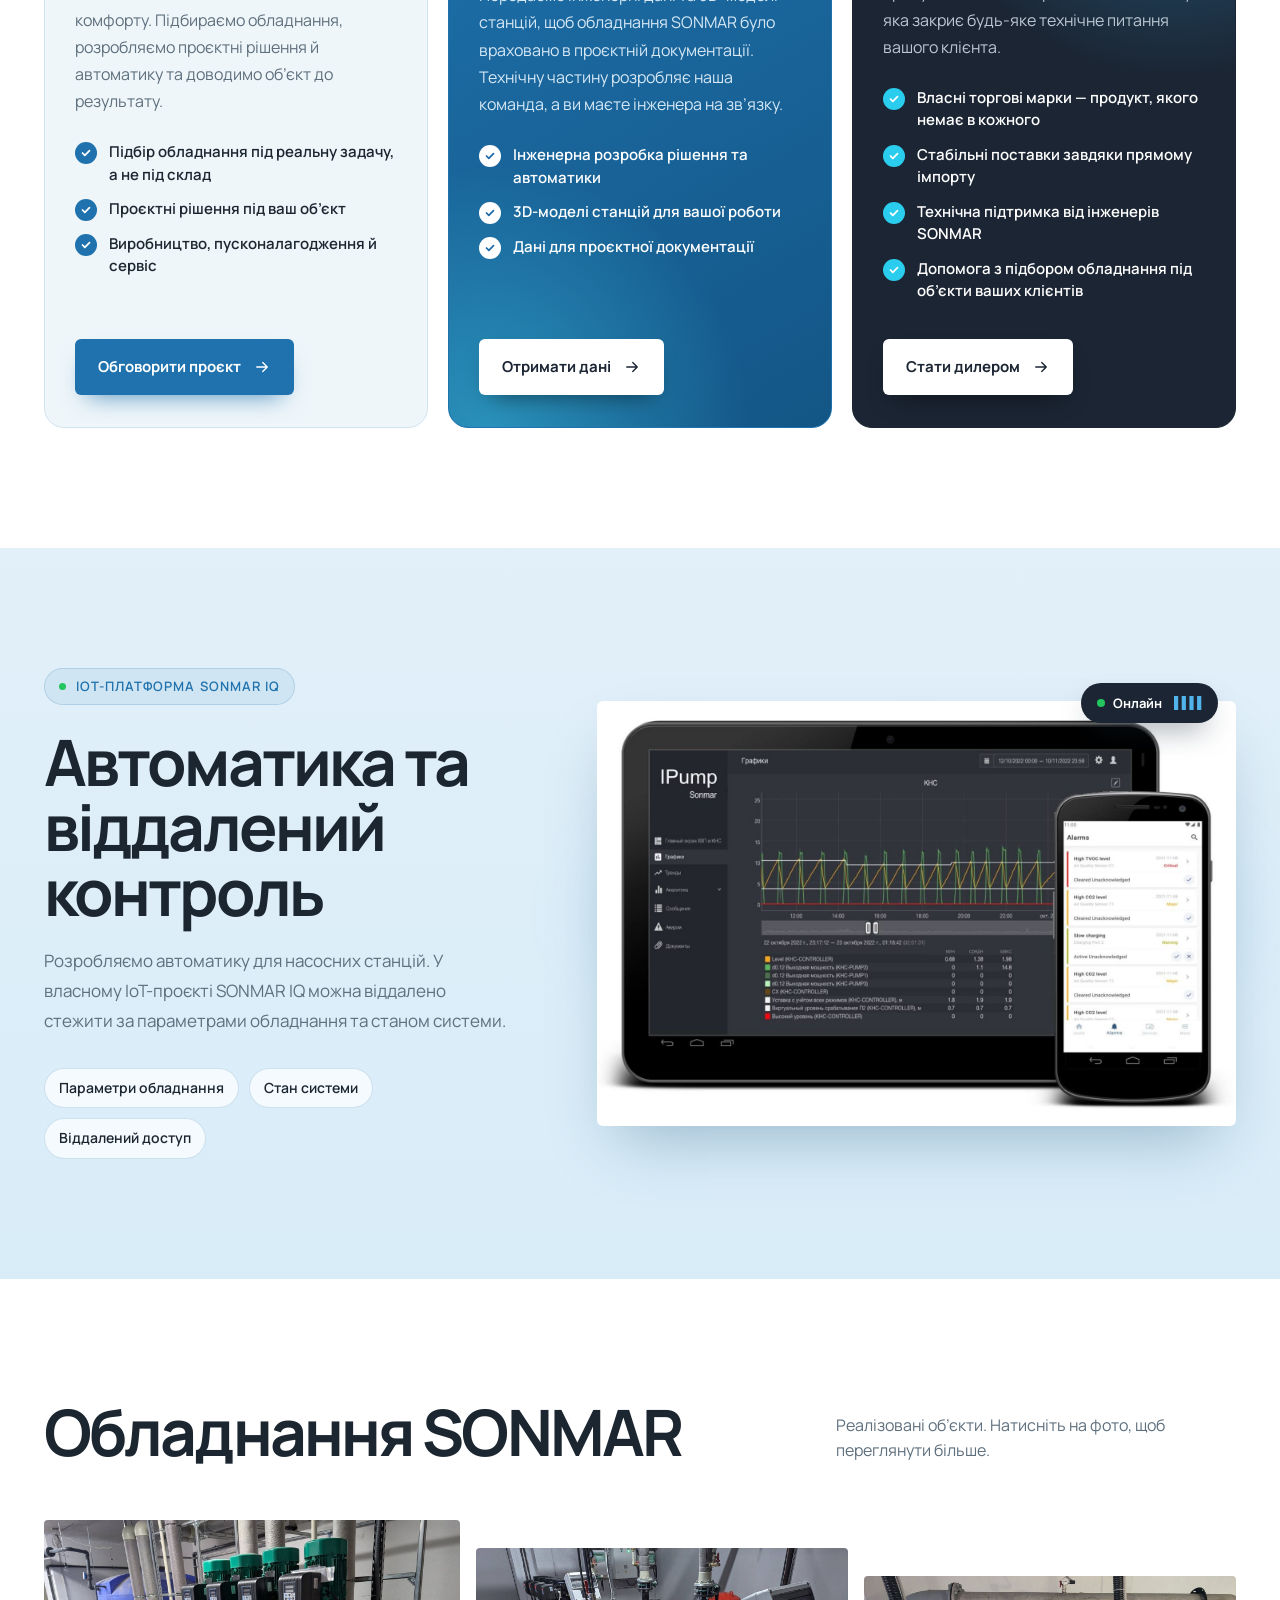
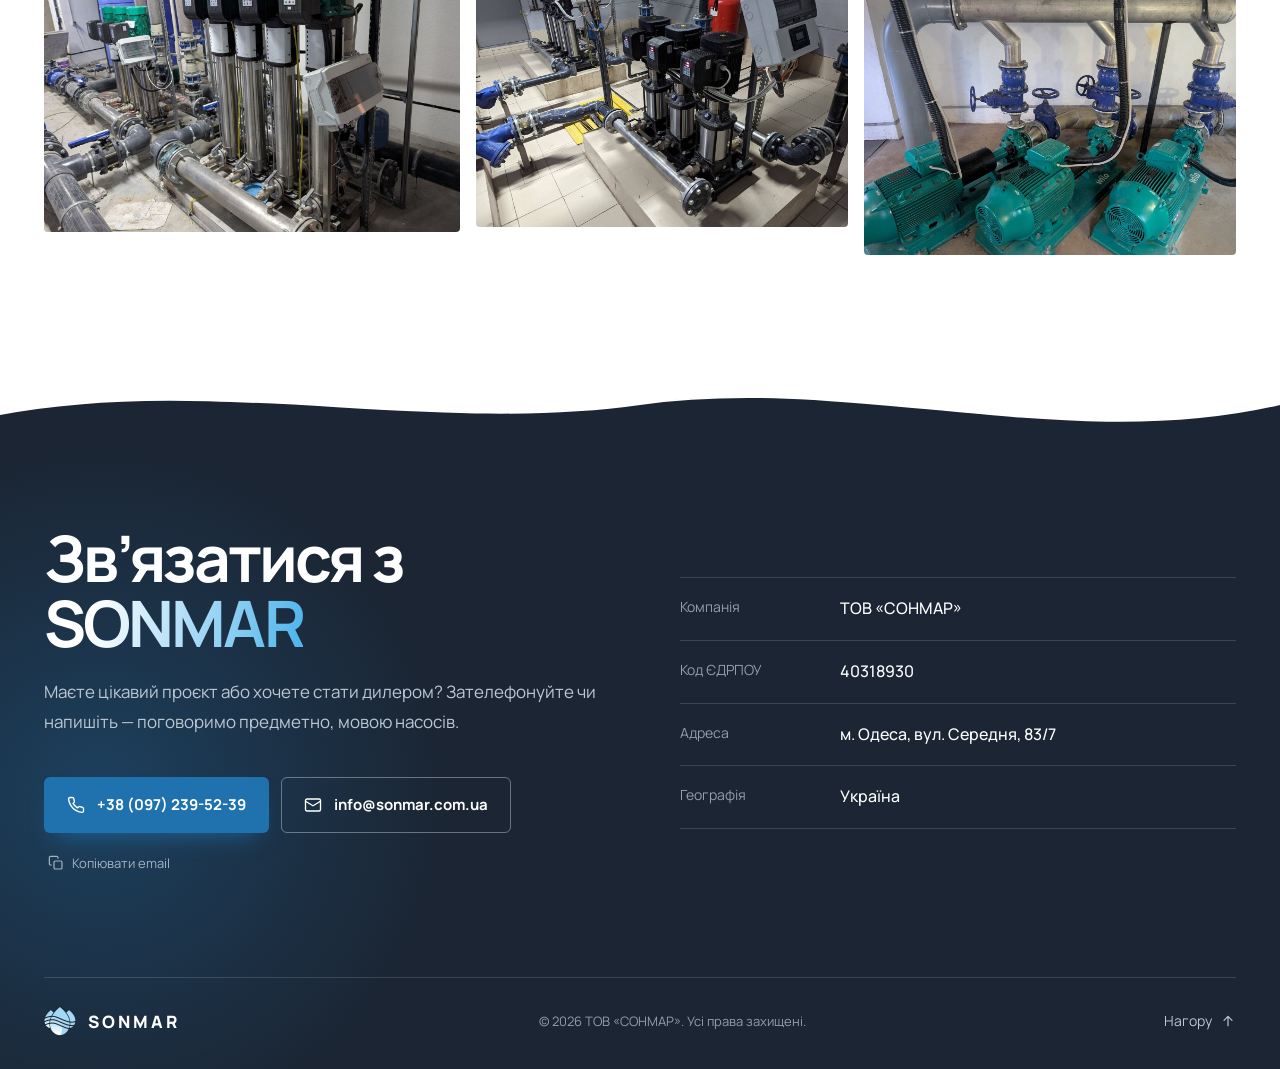
==== commit 7545069e: "Merge clients, designers and dealers into one cooperation block Three cards (clients / designers / d" ====
--- a/index.html
+++ b/index.html
@@ -18,7 +18,7 @@
   <link rel="preconnect" href="https://fonts.googleapis.com" />
   <link rel="preconnect" href="https://fonts.gstatic.com" crossorigin />
   <link href="https://fonts.googleapis.com/css2?family=Manrope:wght@400;500;600;700;800&display=swap" rel="stylesheet" />
-  <link rel="stylesheet" href="styles.css?v=202610071749" />
+  <link rel="stylesheet" href="styles.css?v=202610071752" />
 </head>
 <body>
   <div class="progress" aria-hidden="true"><span></span></div>
@@ -33,7 +33,7 @@
       <nav class="nav" id="nav" aria-label="Основна навігація">
         <a href="#why">Чому SONMAR</a>
         <a href="#systems">Рішення</a>
-        <a href="#partners">Дилерам</a>
+        <a href="#partners">Співпраця</a>
         <a href="#automation">Автоматика</a>
         <a href="#contacts">Контакти</a>
         <a href="#contacts" class="nav__cta">Зв’язатися
@@ -219,18 +219,18 @@
     <section class="section paths" id="partners">
       <div class="container">
         <div class="section__head">
-          <h2 class="h2 reveal">Два шляхи до співпраці</h2>
-          <p class="section__sub reveal" style="--d:.1s">Беремося за проєкти, де потрібна справжня інженерія, і будуємо мережу дилерів, яким не соромно рекомендувати наше обладнання.</p>
-        </div>
-
-        <div class="paths__grid">
+          <h2 class="h2 reveal">Три формати співпраці</h2>
+          <p class="section__sub reveal" style="--d:.1s">Замовник, проєктувальник чи дилер — кожен отримує від SONMAR те, що йому справді потрібно: рішення, дані або продукт, який легко продавати.</p>
+        </div>
+
+        <div class="paths__grid paths__grid--3">
           <article class="path reveal">
-            <span class="path__tag">Для замовників</span>
+            <div class="path__top"><span class="path__tag">Для замовників</span><span class="path__num">01</span></div>
             <h3>Цікавий проєкт? Нам саме таке й потрібно</h3>
             <p>Нестандартні умови, складна гідравліка, вимогливе пожежогасіння — це наша зона комфорту. Підбираємо обладнання, розробляємо проєктні рішення й автоматику та доводимо об’єкт до результату.</p>
             <ul class="ticks">
               <li>Підбір обладнання під реальну задачу, а не під склад</li>
-              <li>Проєктні рішення, 3D-моделі та дані для документації</li>
+              <li>Проєктні рішення під ваш об’єкт</li>
               <li>Виробництво, пусконалагодження й сервіс</li>
             </ul>
             <a href="#contacts" class="btn btn--primary magnetic">Обговорити проєкт
@@ -238,9 +238,24 @@
             </a>
           </article>
 
-          <article class="path path--dark reveal" style="--d:.12s" id="dealers">
+          <article class="path path--blue reveal" style="--d:.1s" id="designers">
             <div class="path__glow" aria-hidden="true"></div>
-            <span class="path__tag">Для дилерів</span>
+            <div class="path__top"><span class="path__tag">Для проєктувальників</span><span class="path__num">02</span></div>
+            <h3>Закладіть SONMAR у проєкт — решту беремо на себе</h3>
+            <p>Передаємо інженерні дані та 3D-моделі станцій, щоб обладнання SONMAR було враховано в проєктній документації. Технічну частину розробляє наша команда, а ви маєте інженера на зв’язку.</p>
+            <ul class="ticks">
+              <li>Інженерна розробка рішення та автоматики</li>
+              <li>3D-моделі станцій для вашої роботи</li>
+              <li>Дані для проєктної документації</li>
+            </ul>
+            <a href="mailto:info@sonmar.com.ua?subject=%D0%94%D0%B0%D0%BD%D1%96%20%D0%B4%D0%BB%D1%8F%20%D0%BF%D1%80%D0%BE%D1%94%D0%BA%D1%82%D1%83" class="btn btn--light magnetic">Отримати дані
+              <svg viewBox="0 0 24 24" width="18" height="18" aria-hidden="true"><path d="M5 12h14M13 6l6 6-6 6" /></svg>
+            </a>
+          </article>
+
+          <article class="path path--dark reveal" style="--d:.2s" id="dealers">
+            <div class="path__glow" aria-hidden="true"></div>
+            <div class="path__top"><span class="path__tag">Для дилерів</span><span class="path__num">03</span></div>
             <h3>Станьте дилером SONMAR</h3>
             <p>Шукаємо партнерів по всій Україні. Даємо продукт, який легко продавати, і команду, яка закриє будь-яке технічне питання вашого клієнта.</p>
             <ul class="ticks">
@@ -254,42 +269,6 @@
             </a>
           </article>
         </div>
-      </div>
-    </section>
-
-    <!-- ===== Designers ===== -->
-    <section class="section section--muted" id="designers">
-      <div class="container split">
-        <div class="split__text">
-          <span class="eyebrow reveal"><i class="dot"></i> Інженерна підтримка</span>
-          <h2 class="h2 h2--sm reveal">Проєктувальникам — дані та 3D-моделі</h2>
-          <p class="lead reveal" style="--d:.1s">Передаємо інженерні дані та 3D-моделі станцій, щоб обладнання SONMAR було враховано в проєктній документації.</p>
-          <p class="lead reveal" style="--d:.15s">Технічну частину розробляє наша команда. Взаємодіємо з проєктувальником під час підготовки рішення.</p>
-        </div>
-
-        <ol class="steps" id="steps">
-          <li class="step reveal">
-            <span class="step__num">01</span>
-            <div>
-              <h3>Інженерна розробка</h3>
-              <p>Технічні рішення та автоматика для насосних систем.</p>
-            </div>
-          </li>
-          <li class="step reveal" style="--d:.1s">
-            <span class="step__num">02</span>
-            <div>
-              <h3>3D-моделі обладнання</h3>
-              <p>Моделі станцій для роботи проєктувальника.</p>
-            </div>
-          </li>
-          <li class="step reveal" style="--d:.2s">
-            <span class="step__num">03</span>
-            <div>
-              <h3>Дані для проєкту</h3>
-              <p>Матеріали, необхідні для включення обладнання в документацію.</p>
-            </div>
-          </li>
-        </ol>
       </div>
     </section>
 
@@ -400,6 +379,6 @@
 
   <div class="toast" id="toast" role="status" aria-live="polite"></div>
 
-  <script src="script.js?v=202610071749" defer></script>
+  <script src="script.js?v=202610071752" defer></script>
 </body>
 </html>
--- a/styles.css
+++ b/styles.css
@@ -303,27 +303,6 @@
 .split--center { align-items: center; grid-template-columns: .85fr 1.15fr; }
 @media (max-width: 900px) { .split, .split--center { grid-template-columns: 1fr; gap: 48px; } }
 
-/* ============ Steps ============ */
-.steps { list-style: none; margin: 0; padding: 0 0 0 0; position: relative; counter-reset: s; }
-.steps::before {
-  content: ""; position: absolute; left: 21px; top: 30px; bottom: 30px; width: 2px; background: var(--border);
-}
-.steps::after {
-  content: ""; position: absolute; left: 21px; top: 30px; width: 2px; height: calc((100% - 60px) * var(--p, 0));
-  background: linear-gradient(var(--primary), var(--cyan)); transition: height .2s linear;
-}
-.step { position: relative; display: flex; gap: 28px; padding: 26px 0; border-bottom: 1px solid var(--border); }
-.step:first-child { border-top: 1px solid var(--border); }
-.step__num {
-  position: relative; z-index: 1; flex: none; width: 44px; height: 44px; border-radius: 50%;
-  display: grid; place-items: center; font-weight: 800; font-size: 13px;
-  background: #fff; color: var(--primary); border: 2px solid var(--border);
-  transition: background .4s, color .4s, border-color .4s, transform .4s var(--ease);
-}
-.step.is-lit .step__num { background: var(--primary); border-color: var(--primary); color: #fff; transform: scale(1.06); }
-.step h3 { margin: 6px 0 6px; font-size: 22px; font-weight: 500; letter-spacing: -.02em; }
-.step p { margin: 0; color: var(--muted-fg); font-size: 15px; }
-
 /* ============ Why SONMAR ============ */
 .why { background: linear-gradient(180deg, #fff, hsl(210 40% 97%)); overflow: hidden; }
 .why__statement {
@@ -399,6 +378,20 @@
 .btn--light { background: #fff; color: var(--dark); box-shadow: 0 12px 24px -12px #0008; }
 .btn--light:hover { background: hsl(202 76% 94%); }
 .btn--light:hover svg:last-child { transform: translateX(4px); }
+.paths__grid--3 { grid-template-columns: repeat(3, 1fr); gap: 20px; }
+.paths__grid--3 .path { padding: 36px 30px 32px; }
+.paths__grid--3 .path h3 { font-size: clamp(24px, 2.1vw, 29px); }
+.path__top { display: flex; align-items: center; justify-content: space-between; width: 100%; }
+.path__num { font-weight: 800; font-size: 44px; line-height: 1; letter-spacing: -.04em; color: hsl(205 70% 40% / .14); transition: color .4s, transform .5s var(--ease); }
+.path:hover .path__num { color: hsl(205 70% 40% / .35); transform: translateY(-4px); }
+.path--dark .path__num, .path--blue .path__num { color: hsl(0 0% 100% / .14); }
+.path--dark:hover .path__num, .path--blue:hover .path__num { color: hsl(0 0% 100% / .35); }
+.path--blue { background: linear-gradient(150deg, var(--primary) 0%, hsl(205 75% 30%) 100%); border-color: var(--primary); color: #fff; }
+.path--blue p { color: hsl(205 60% 90%); }
+.path--blue .path__tag { background: hsl(0 0% 100% / .14); border-color: hsl(0 0% 100% / .3); color: #fff; }
+.path--blue .ticks li::before { background-color: #fff; background-image: url("data:image/svg+xml,%3Csvg xmlns='http://www.w3.org/2000/svg' viewBox='0 0 24 24' fill='none' stroke='%231f6aa8' stroke-width='3' stroke-linecap='round' stroke-linejoin='round'%3E%3Cpath d='m6 12 4 4 8-8'/%3E%3C/svg%3E"); }
+.path--blue .path__glow { background: radial-gradient(closest-side, hsl(190 85% 60% / .45), transparent); left: -220px; right: auto; top: auto; bottom: -260px; }
+@media (max-width: 1100px) { .paths__grid--3 { grid-template-columns: 1fr; } .paths__grid--3 .path h3 { font-size: 28px; } }
 @media (max-width: 900px) { .paths__grid { grid-template-columns: 1fr; } }
 @media (max-width: 560px) { .path { padding: 32px 22px 28px; border-radius: 16px; } }
 
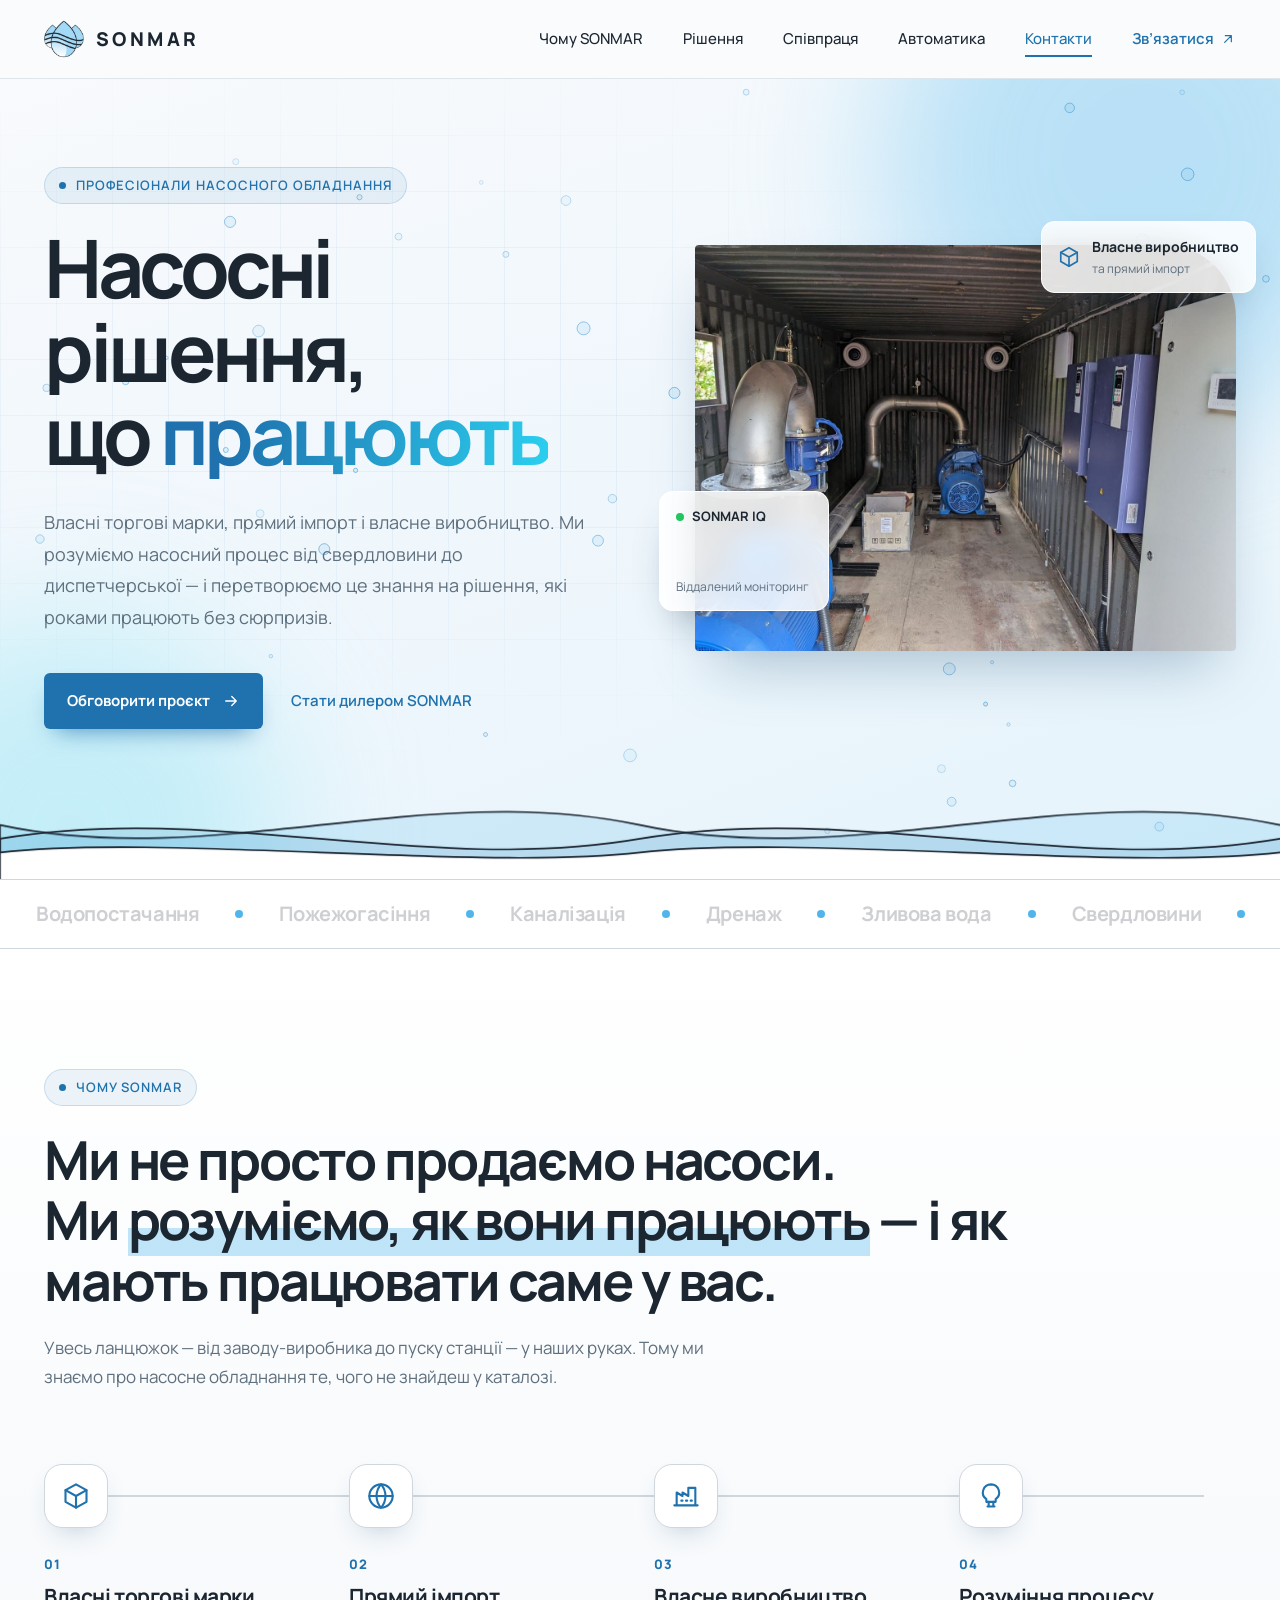
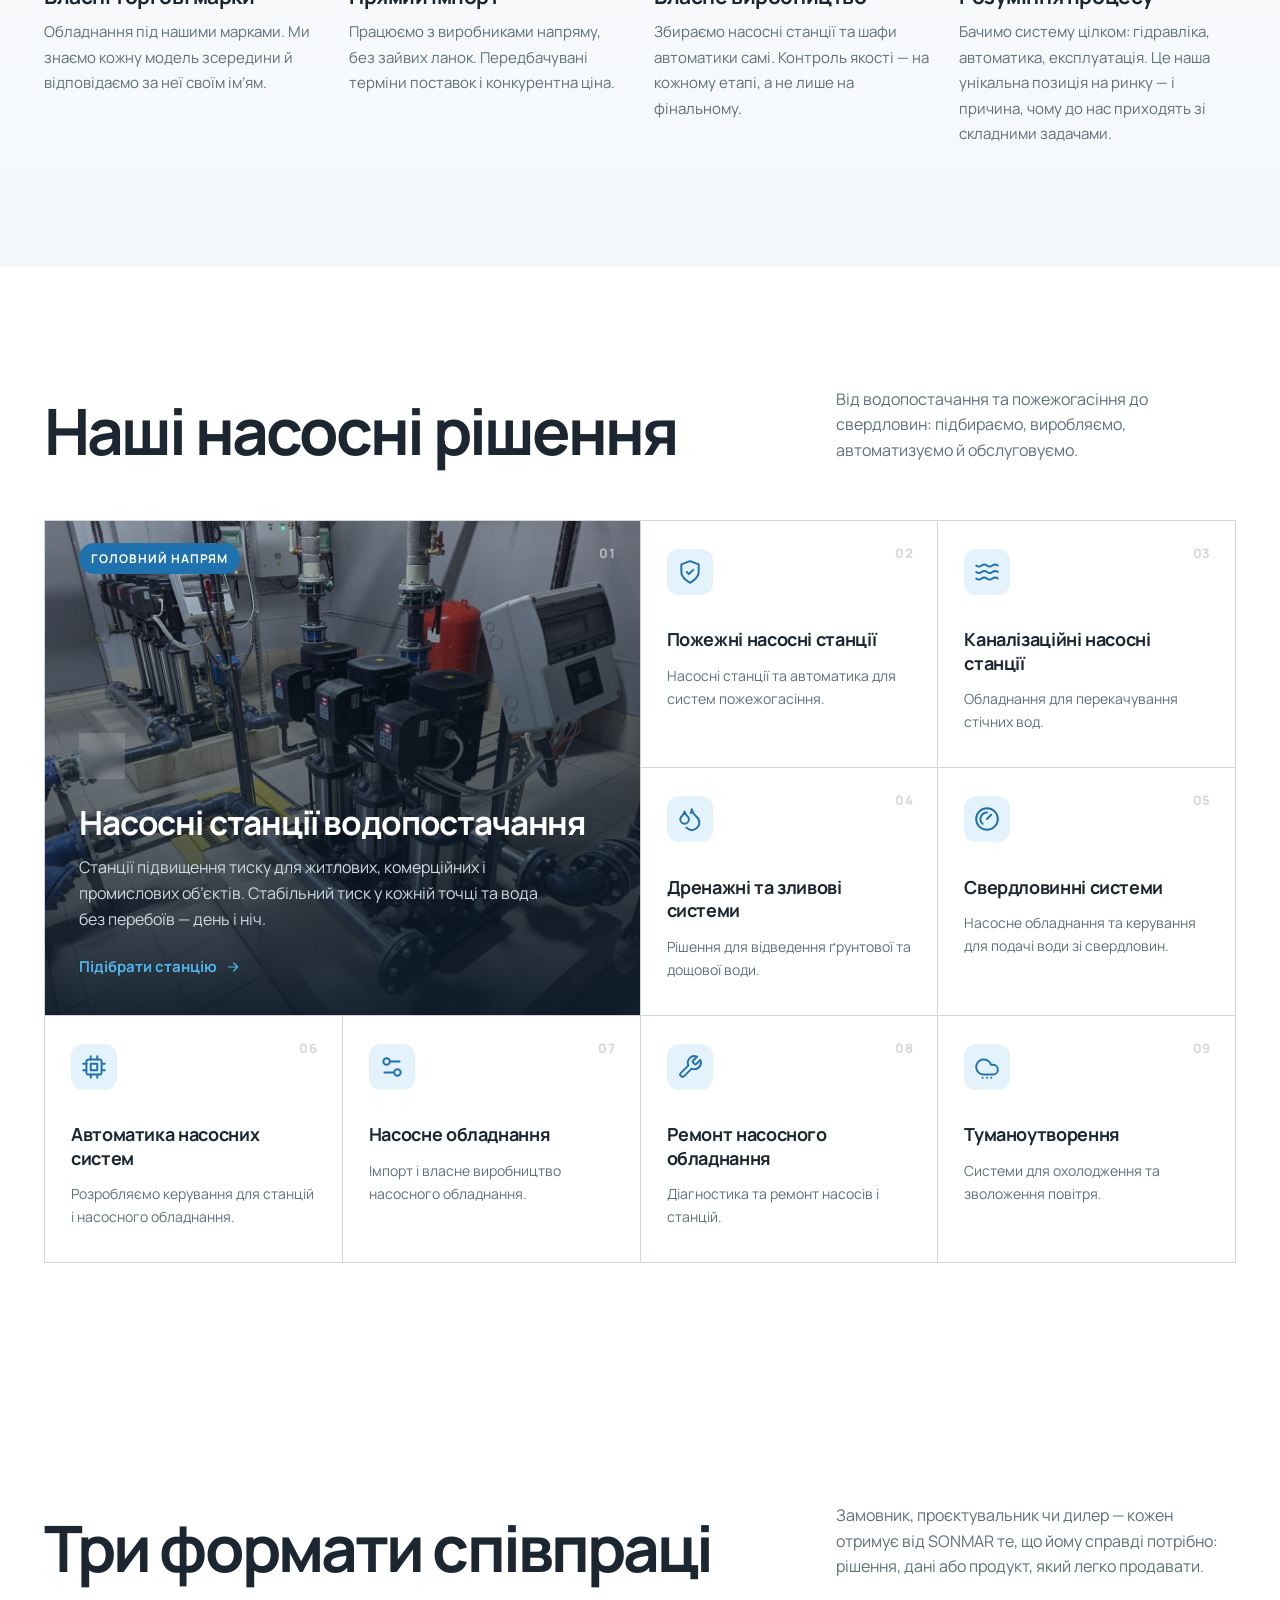
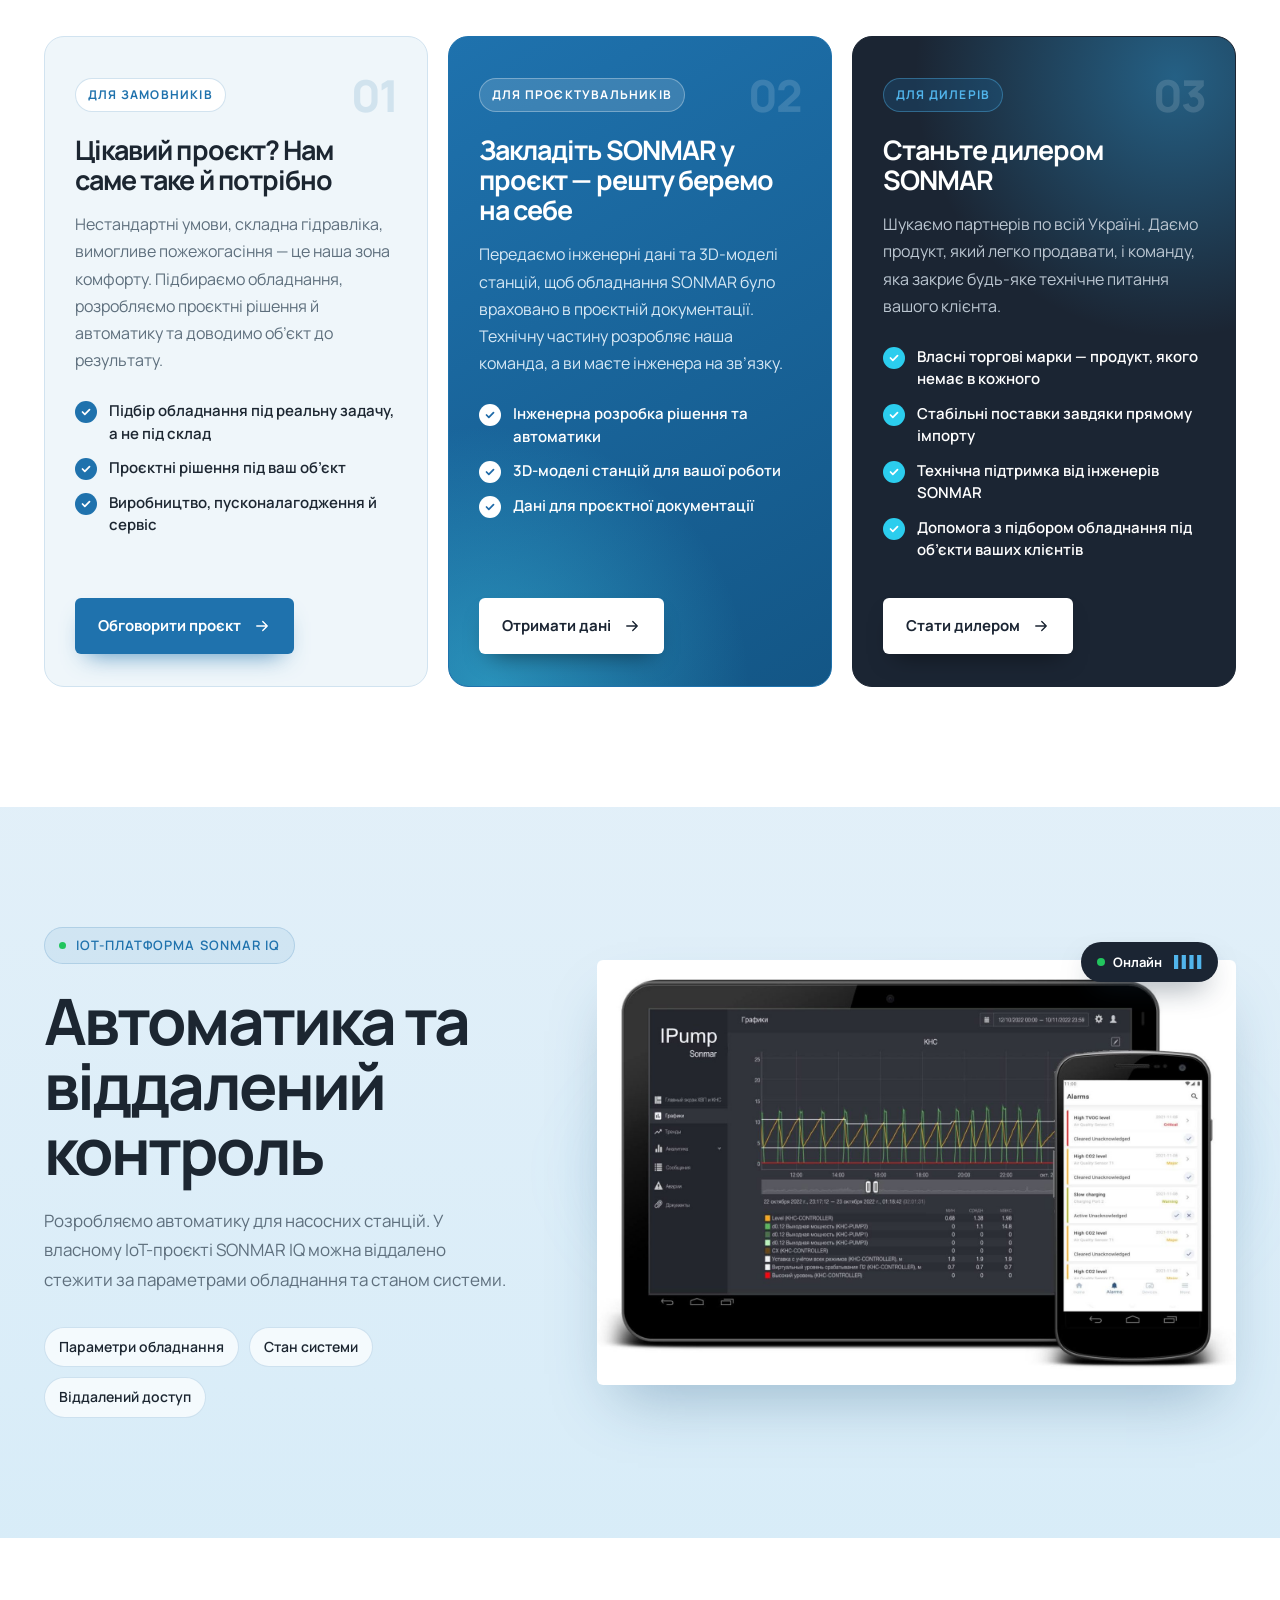
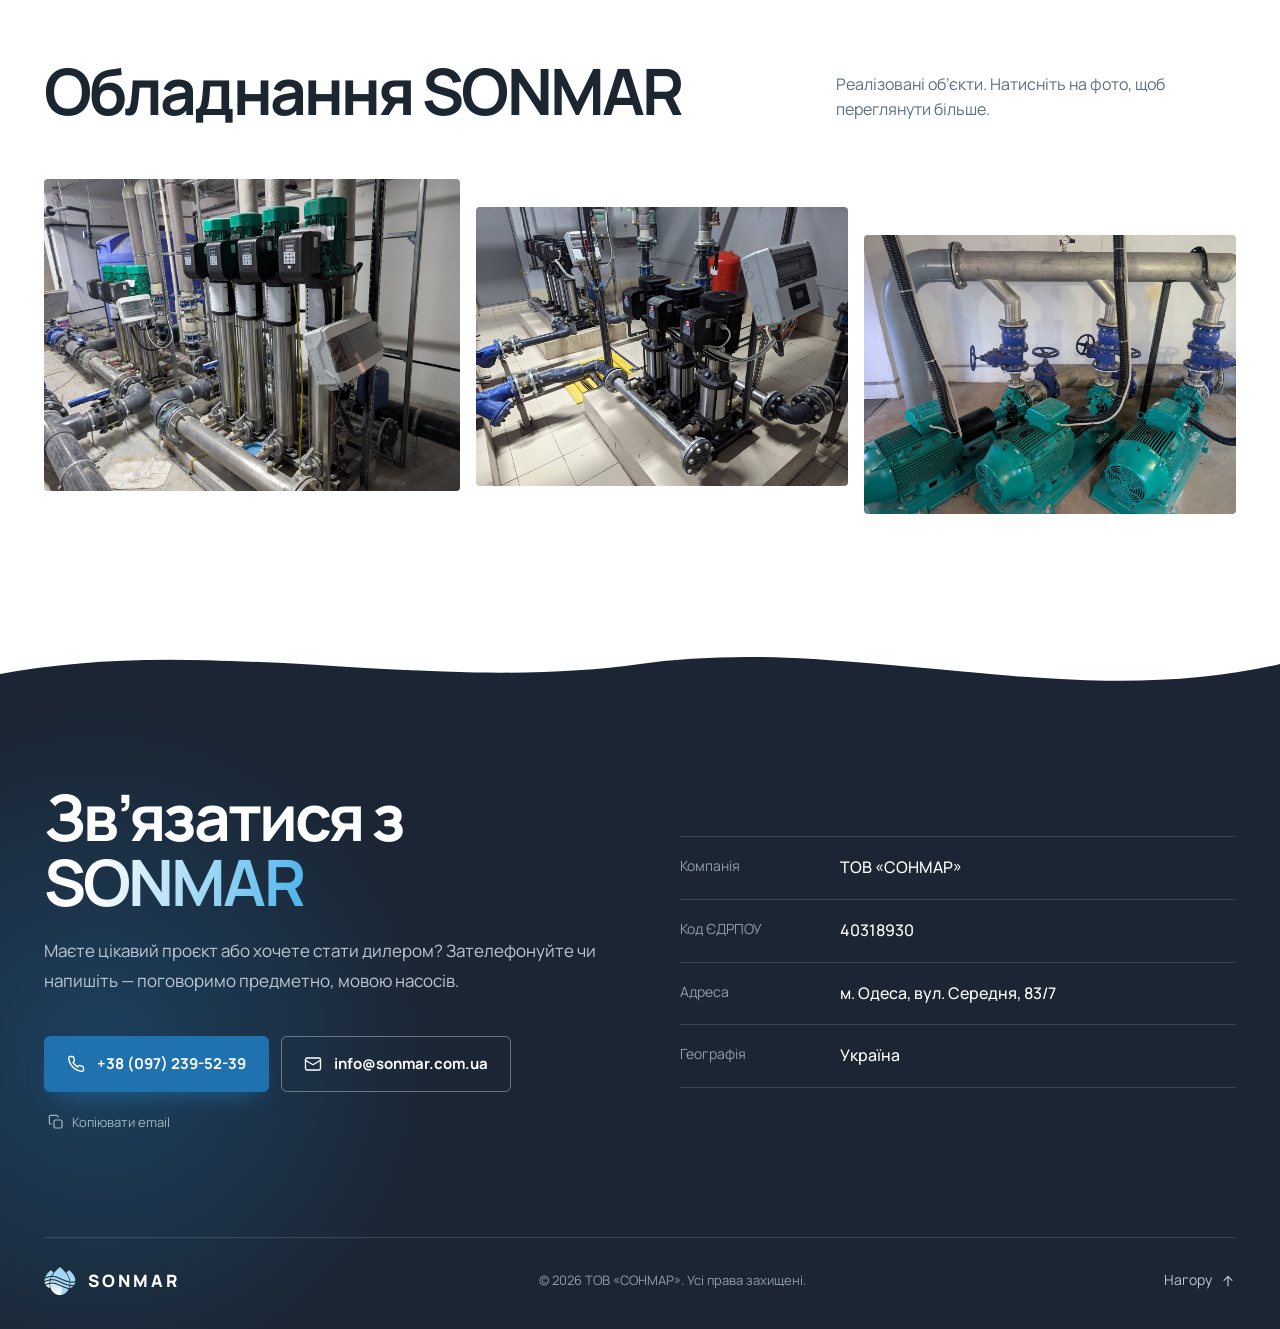
==== commit 077b3542: "Put water-supply pump stations first as featured solution card Co-Authored-By: Claude Opus 5.5 <nore" ====
--- a/index.html
+++ b/index.html
@@ -4,7 +4,7 @@
   <meta charset="UTF-8" />
   <meta name="viewport" content="width=device-width, initial-scale=1.0" />
   <title>SONMAR — насосні рішення: власні марки, імпорт, виробництво</title>
-  <meta name="description" content="SONMAR — професіонали насосного обладнання: власні торгові марки, прямий імпорт і виробництво. Насосні станції та автоматика під ключ. Шукаємо дилерів по всій Україні." />
+  <meta name="description" content="SONMAR — професіонали насосного обладнання: власні торгові марки, прямий імпорт і виробництво. Насосні станції водопостачання, пожежогасіння, каналізації та автоматика під ключ. Шукаємо дилерів по всій Україні." />
   <meta name="robots" content="index, follow" />
   <meta name="theme-color" content="#1f6aa8" />
   <meta property="og:title" content="SONMAR — насосні станції та автоматика" />
@@ -18,7 +18,7 @@
   <link rel="preconnect" href="https://fonts.googleapis.com" />
   <link rel="preconnect" href="https://fonts.gstatic.com" crossorigin />
   <link href="https://fonts.googleapis.com/css2?family=Manrope:wght@400;500;600;700;800&display=swap" rel="stylesheet" />
-  <link rel="stylesheet" href="styles.css?v=202610071752" />
+  <link rel="stylesheet" href="styles.css?v=202610071809" />
 </head>
 <body>
   <div class="progress" aria-hidden="true"><span></span></div>
@@ -107,8 +107,8 @@
     <!-- ===== Ticker ===== -->
     <div class="ticker" aria-hidden="true">
       <div class="ticker__track">
-        <span>Пожежогасіння</span><span>Каналізація</span><span>Дренаж</span><span>Зливова вода</span><span>Свердловини</span><span>Автоматика</span><span>3D-моделі</span><span>Туманоутворення</span><span>Ремонт</span>
-        <span>Пожежогасіння</span><span>Каналізація</span><span>Дренаж</span><span>Зливова вода</span><span>Свердловини</span><span>Автоматика</span><span>3D-моделі</span><span>Туманоутворення</span><span>Ремонт</span>
+        <span>Водопостачання</span><span>Пожежогасіння</span><span>Каналізація</span><span>Дренаж</span><span>Зливова вода</span><span>Свердловини</span><span>Автоматика</span><span>3D-моделі</span><span>Туманоутворення</span><span>Ремонт</span>
+        <span>Водопостачання</span><span>Пожежогасіння</span><span>Каналізація</span><span>Дренаж</span><span>Зливова вода</span><span>Свердловини</span><span>Автоматика</span><span>3D-моделі</span><span>Туманоутворення</span><span>Ремонт</span>
       </div>
     </div>
 
@@ -158,54 +158,65 @@
       <div class="container">
         <div class="section__head">
           <h2 class="h2 reveal">Наші насосні рішення</h2>
-          <p class="section__sub reveal" style="--d:.1s">Від пожежогасіння до свердловин: підбираємо, виробляємо, автоматизуємо й обслуговуємо.</p>
+          <p class="section__sub reveal" style="--d:.1s">Від водопостачання та пожежогасіння до свердловин: підбираємо, виробляємо, автоматизуємо й обслуговуємо.</p>
         </div>
 
         <div class="cards">
+          <article class="card card--feature reveal">
+            <img class="card__bg" src="images/pump-equipment.jpg" alt="" loading="lazy" />
+            <span class="card__num">01</span>
+            <span class="card__badge">Головний напрям</span>
+            <svg class="card__icon" viewBox="0 0 24 24" aria-hidden="true"><path d="M12 2.7S5 10 5 14.5a7 7 0 0 0 14 0C19 10 12 2.7 12 2.7Z" /><path d="M9 15a3 3 0 0 0 3 3" /></svg>
+            <h3>Насосні станції водопостачання</h3>
+            <p>Станції підвищення тиску для житлових, комерційних і промислових об’єктів. Стабільний тиск у кожній точці та вода без перебоїв — день і ніч.</p>
+            <a href="#contacts" class="card__link">Підібрати станцію
+              <svg viewBox="0 0 24 24" width="16" height="16" aria-hidden="true"><path d="M5 12h14M13 6l6 6-6 6" /></svg>
+            </a>
+          </article>
           <article class="card reveal">
-            <span class="card__num">01</span>
+            <span class="card__num">02</span>
             <svg class="card__icon" viewBox="0 0 24 24" aria-hidden="true"><path d="M12 22s8-4 8-10V5l-8-3-8 3v7c0 6 8 10 8 10Z" /><path d="m9 12 2 2 4-4" /></svg>
             <h3>Пожежні насосні станції</h3>
             <p>Насосні станції та автоматика для систем пожежогасіння.</p>
           </article>
           <article class="card reveal" style="--d:.06s">
-            <span class="card__num">02</span>
+            <span class="card__num">03</span>
             <svg class="card__icon" viewBox="0 0 24 24" aria-hidden="true"><path d="M2 6c.6.5 1.2 1 2.5 1C7 7 7 5 9.5 5c2.6 0 2.4 2 5 2 2.5 0 2.5-2 5-2 1.3 0 1.9.5 2.5 1M2 12c.6.5 1.2 1 2.5 1 2.5 0 2.5-2 5-2 2.6 0 2.4 2 5 2 2.5 0 2.5-2 5-2 1.3 0 1.9.5 2.5 1M2 18c.6.5 1.2 1 2.5 1 2.5 0 2.5-2 5-2 2.6 0 2.4 2 5 2 2.5 0 2.5-2 5-2 1.3 0 1.9.5 2.5 1" /></svg>
             <h3>Каналізаційні насосні станції</h3>
             <p>Обладнання для перекачування стічних вод.</p>
           </article>
           <article class="card reveal" style="--d:.12s">
-            <span class="card__num">03</span>
+            <span class="card__num">04</span>
             <svg class="card__icon" viewBox="0 0 24 24" aria-hidden="true"><path d="M7 16.3c2.2 0 4-1.8 4-4 0-1.2-.6-2.3-1.8-3.3S7.3 6.6 7 5c-.3 1.6-1.2 3.1-2.2 4S3 11.1 3 12.3c0 2.2 1.8 4 4 4Z" /><path d="M12.6 6.6A11 11 0 0 0 13.6 3c.5 2.5 2 4.9 4 6.5s3 3.5 3 5.5a6.98 6.98 0 0 1-11.9 5" /></svg>
             <h3>Дренажні та зливові системи</h3>
             <p>Рішення для відведення ґрунтової та дощової води.</p>
           </article>
           <article class="card reveal" style="--d:.18s">
-            <span class="card__num">04</span>
+            <span class="card__num">05</span>
             <svg class="card__icon" viewBox="0 0 24 24" aria-hidden="true"><circle cx="12" cy="12" r="10" /><path d="m12 12 4-4M8 16.5A6 6 0 0 1 12 6" /></svg>
             <h3>Свердловинні системи</h3>
             <p>Насосне обладнання та керування для подачі води зі свердловин.</p>
           </article>
           <article class="card reveal">
-            <span class="card__num">05</span>
+            <span class="card__num">06</span>
             <svg class="card__icon" viewBox="0 0 24 24" aria-hidden="true"><rect x="5" y="5" width="14" height="14" rx="2" /><rect x="9" y="9" width="6" height="6" /><path d="M9 2v3M15 2v3M9 19v3M15 19v3M2 9h3M2 15h3M19 9h3M19 15h3" /></svg>
             <h3>Автоматика насосних систем</h3>
             <p>Розробляємо керування для станцій і насосного обладнання.</p>
           </article>
           <article class="card reveal" style="--d:.06s">
-            <span class="card__num">06</span>
+            <span class="card__num">07</span>
             <svg class="card__icon" viewBox="0 0 24 24" aria-hidden="true"><path d="M14 17H5M19 7h-9" /><circle cx="17" cy="17" r="3" /><circle cx="7" cy="7" r="3" /></svg>
             <h3>Насосне обладнання</h3>
             <p>Імпорт і власне виробництво насосного обладнання.</p>
           </article>
           <article class="card reveal" style="--d:.12s">
-            <span class="card__num">07</span>
+            <span class="card__num">08</span>
             <svg class="card__icon" viewBox="0 0 24 24" aria-hidden="true"><path d="M14.7 6.3a1 1 0 0 0 0 1.4l1.6 1.6a1 1 0 0 0 1.4 0l3.77-3.77a6 6 0 0 1-7.94 7.94l-6.91 6.91a2.12 2.12 0 0 1-3-3l6.91-6.91a6 6 0 0 1 7.94-7.94l-3.76 3.76Z" /></svg>
             <h3>Ремонт насосного обладнання</h3>
             <p>Діагностика та ремонт насосів і станцій.</p>
           </article>
           <article class="card reveal" style="--d:.18s">
-            <span class="card__num">08</span>
+            <span class="card__num">09</span>
             <svg class="card__icon" viewBox="0 0 24 24" aria-hidden="true"><path d="M17.5 19H9a7 7 0 1 1 6.71-9h1.79a4.5 4.5 0 1 1 0 9Z" /><path d="M8 22h.01M12 22h.01M16 22h.01" /></svg>
             <h3>Туманоутворення</h3>
             <p>Системи для охолодження та зволоження повітря.</p>
@@ -379,6 +390,6 @@
 
   <div class="toast" id="toast" role="status" aria-live="polite"></div>
 
-  <script src="script.js?v=202610071752" defer></script>
+  <script src="script.js?v=202610071809" defer></script>
 </body>
 </html>
--- a/styles.css
+++ b/styles.css
@@ -292,10 +292,37 @@
 .card:hover .card__num { color: var(--primary); }
 .card h3 { font-size: 18px; line-height: 1.3; letter-spacing: -.02em; margin: 0 0 12px; font-weight: 700; }
 .card p { margin: 0; color: var(--muted-fg); font-size: 14px; line-height: 1.65; }
-@media (max-width: 1024px) { .cards { grid-template-columns: repeat(2, 1fr); } }
+.card--feature {
+  grid-column: span 2; grid-row: span 2; display: flex; flex-direction: column; justify-content: flex-end;
+  min-height: 440px; padding: 36px 34px; color: #fff; background: var(--dark);
+}
+.card__bg { position: absolute; inset: 0; width: 100%; height: 100%; object-fit: cover; z-index: -2; transition: transform 1.2s var(--ease); }
+.card--feature::before {
+  opacity: 1; z-index: -1;
+  background: linear-gradient(180deg, hsl(211 50% 12% / .15) 0%, hsl(211 50% 12% / .55) 45%, hsl(211 55% 10% / .94) 100%);
+}
+.card--feature:hover .card__bg { transform: scale(1.06); }
+.card--feature .card__icon { background: hsl(0 0% 100% / .15); color: #fff; backdrop-filter: blur(6px); -webkit-backdrop-filter: blur(6px); }
+.card--feature:hover .card__icon { background: var(--primary); }
+.card--feature h3 { font-size: clamp(26px, 2.6vw, 34px); letter-spacing: -.035em; line-height: 1.1; }
+.card--feature p { color: hsl(210 25% 85%); font-size: 16px; max-width: 460px; }
+.card--feature .card__num { color: hsl(0 0% 100% / .5); }
+.card--feature:hover .card__num { color: #fff; }
+.card__badge {
+  position: absolute; top: 22px; left: 34px; font-size: 12px; font-weight: 700; letter-spacing: .08em; text-transform: uppercase;
+  padding: 6px 12px; border-radius: 999px; background: var(--primary); color: #fff;
+  box-shadow: 0 0 0 0 hsl(201 80% 62% / .6); animation: halo 2.6s infinite;
+}
+.card__link { display: inline-flex; align-items: center; gap: 8px; margin-top: 22px; font-weight: 700; font-size: 15px; color: var(--primary-300); }
+.card__link svg { transition: transform .3s var(--ease); }
+.card__link:hover svg { transform: translateX(4px); }
+@keyframes halo { 0% { box-shadow: 0 0 0 0 hsl(201 80% 62% / .6); } 80%, 100% { box-shadow: 0 0 0 12px hsl(201 80% 62% / 0); } }
+@media (max-width: 1024px) { .cards { grid-template-columns: repeat(2, 1fr); } .card--feature { grid-row: span 1; min-height: 400px; } }
 @media (max-width: 560px) {
   .cards { grid-template-columns: 1fr; }
   .card { min-height: 0; }
+  .card--feature { grid-column: auto; min-height: 420px; padding: 28px 22px; }
+  .card__badge { left: 22px; }
 }
 
 /* ============ Split ============ */
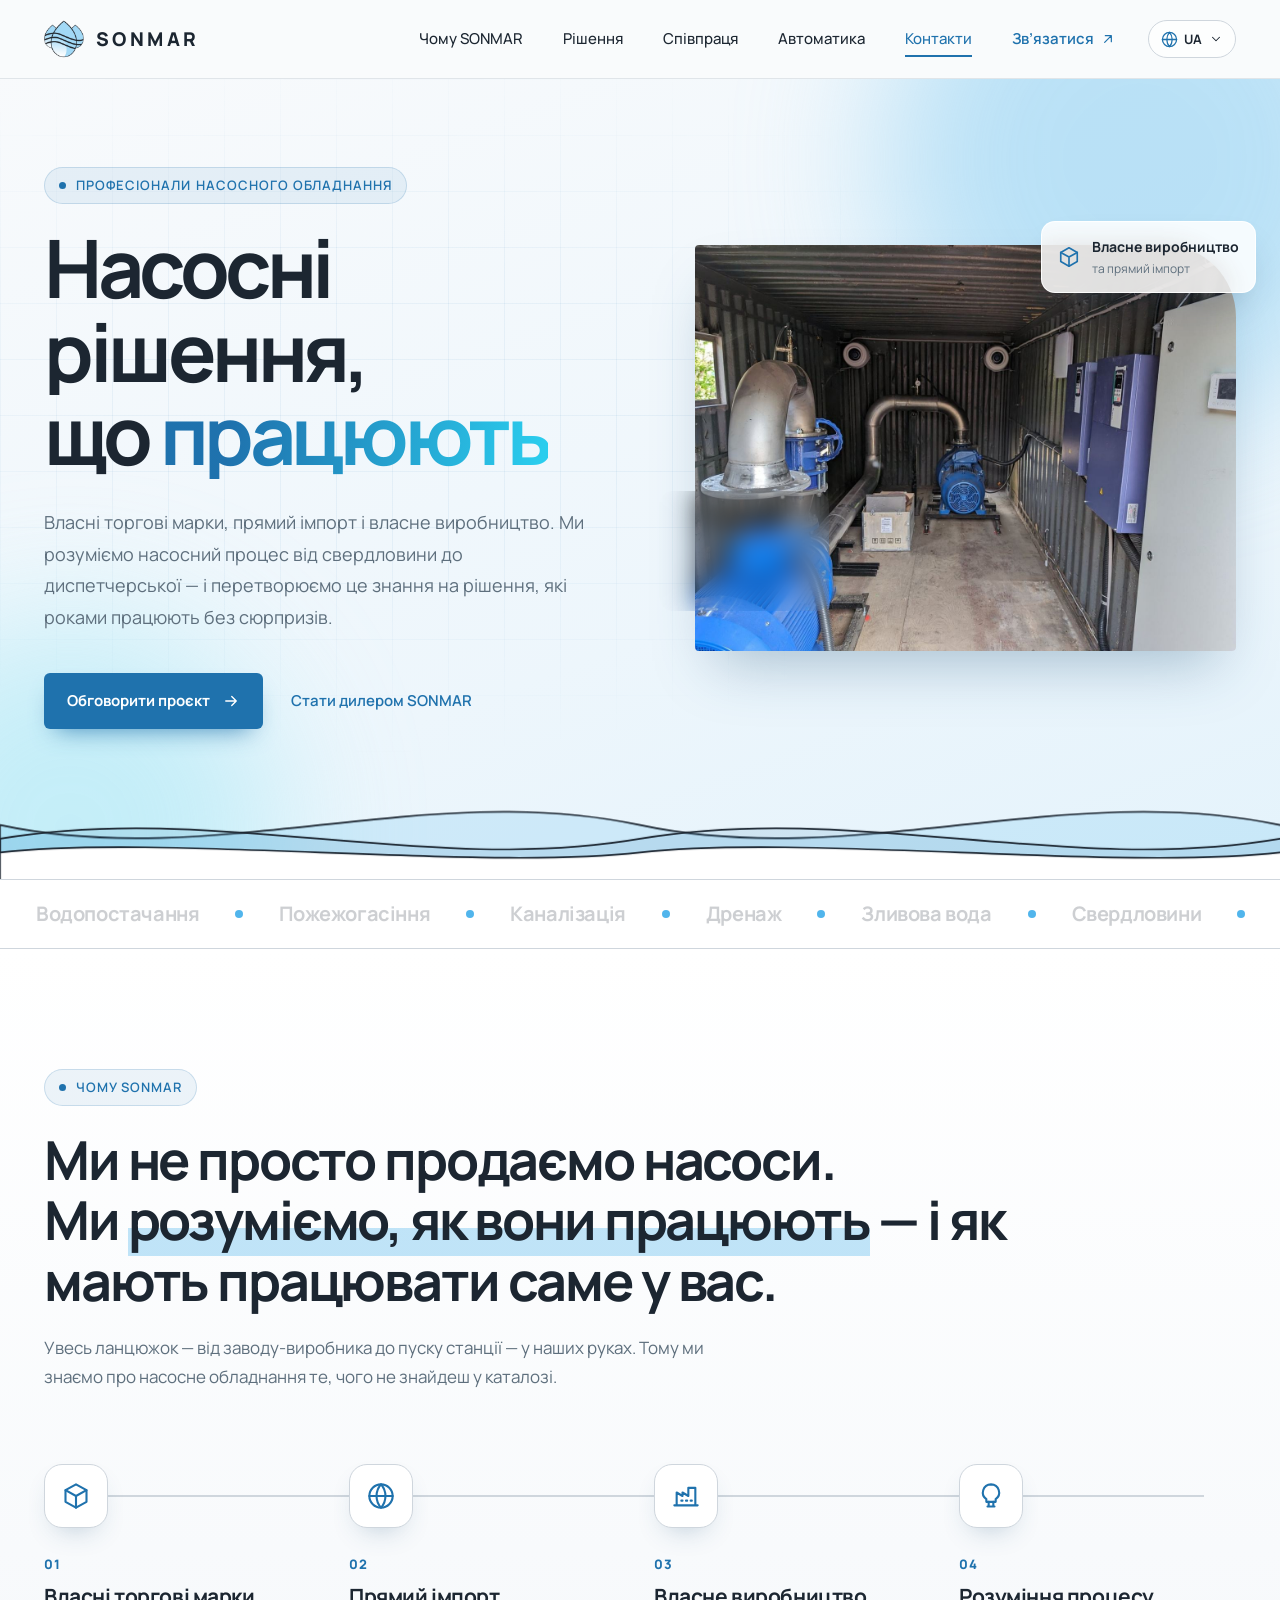
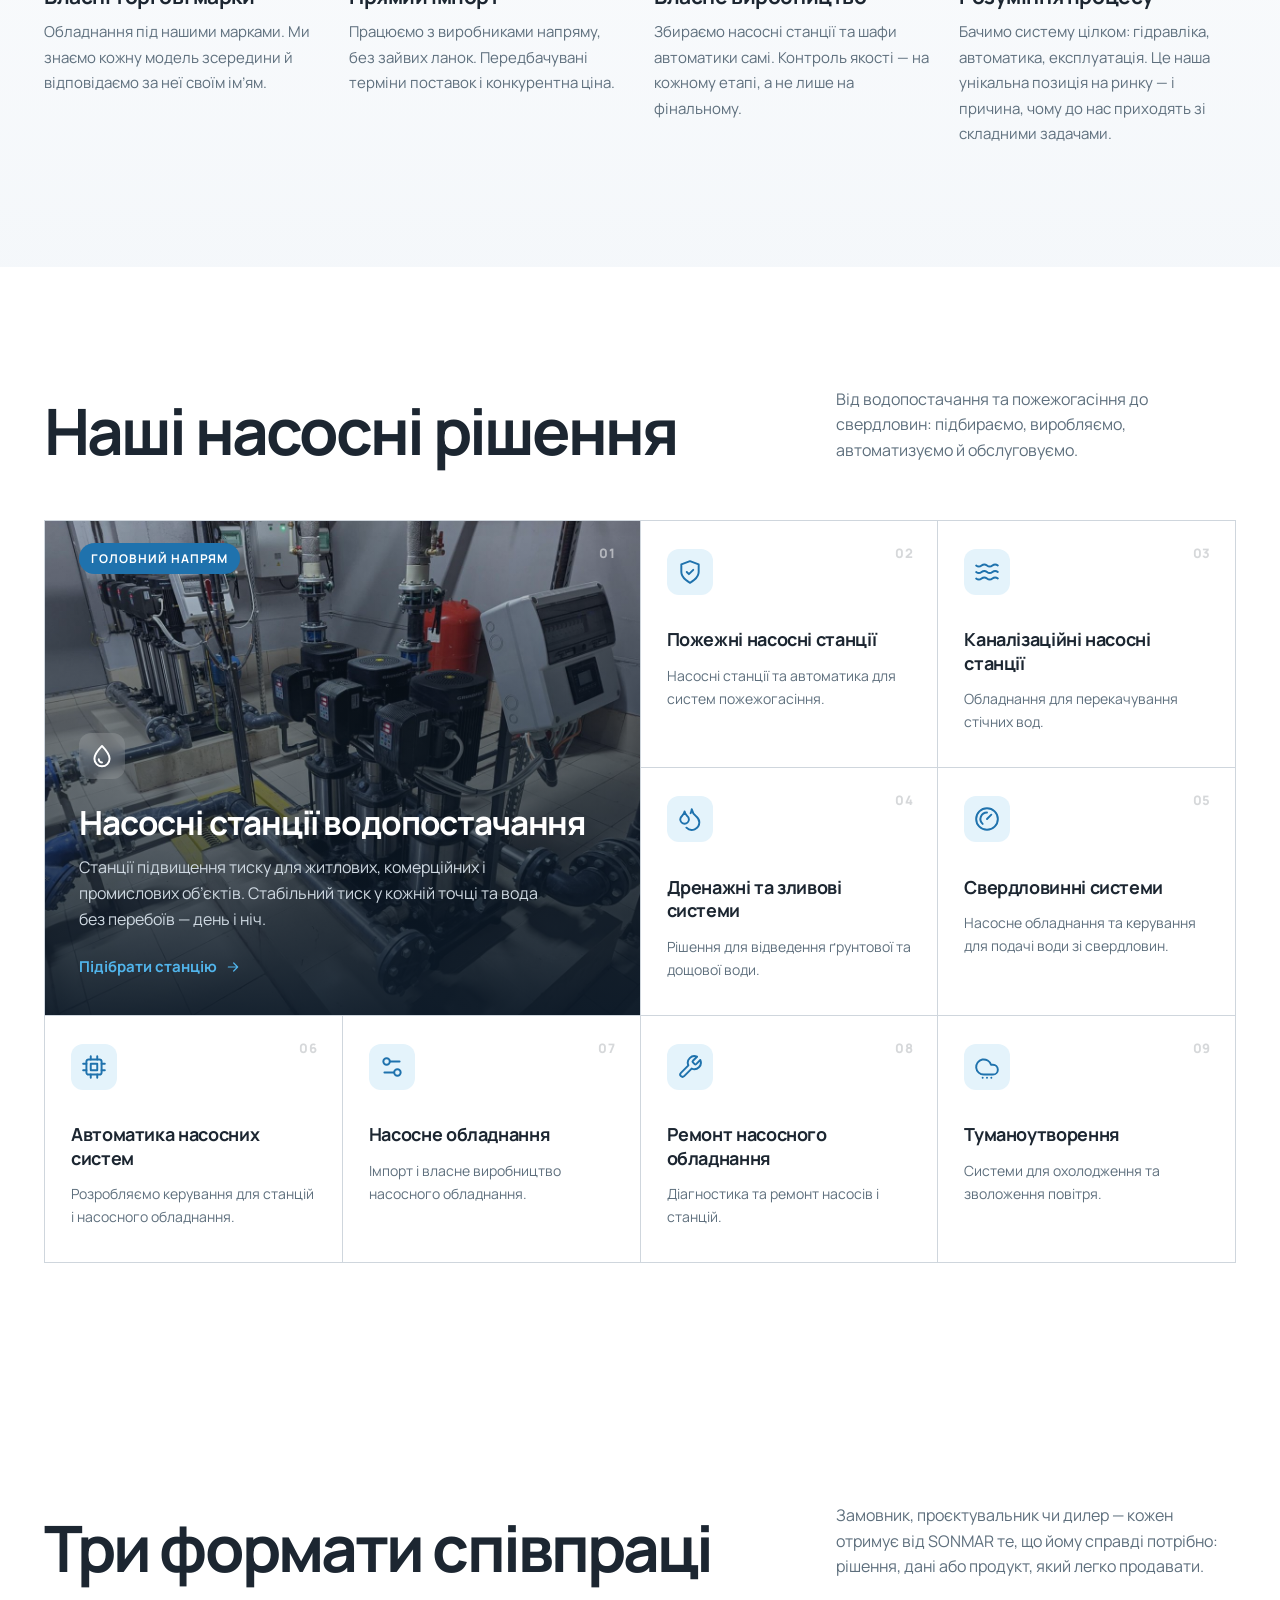
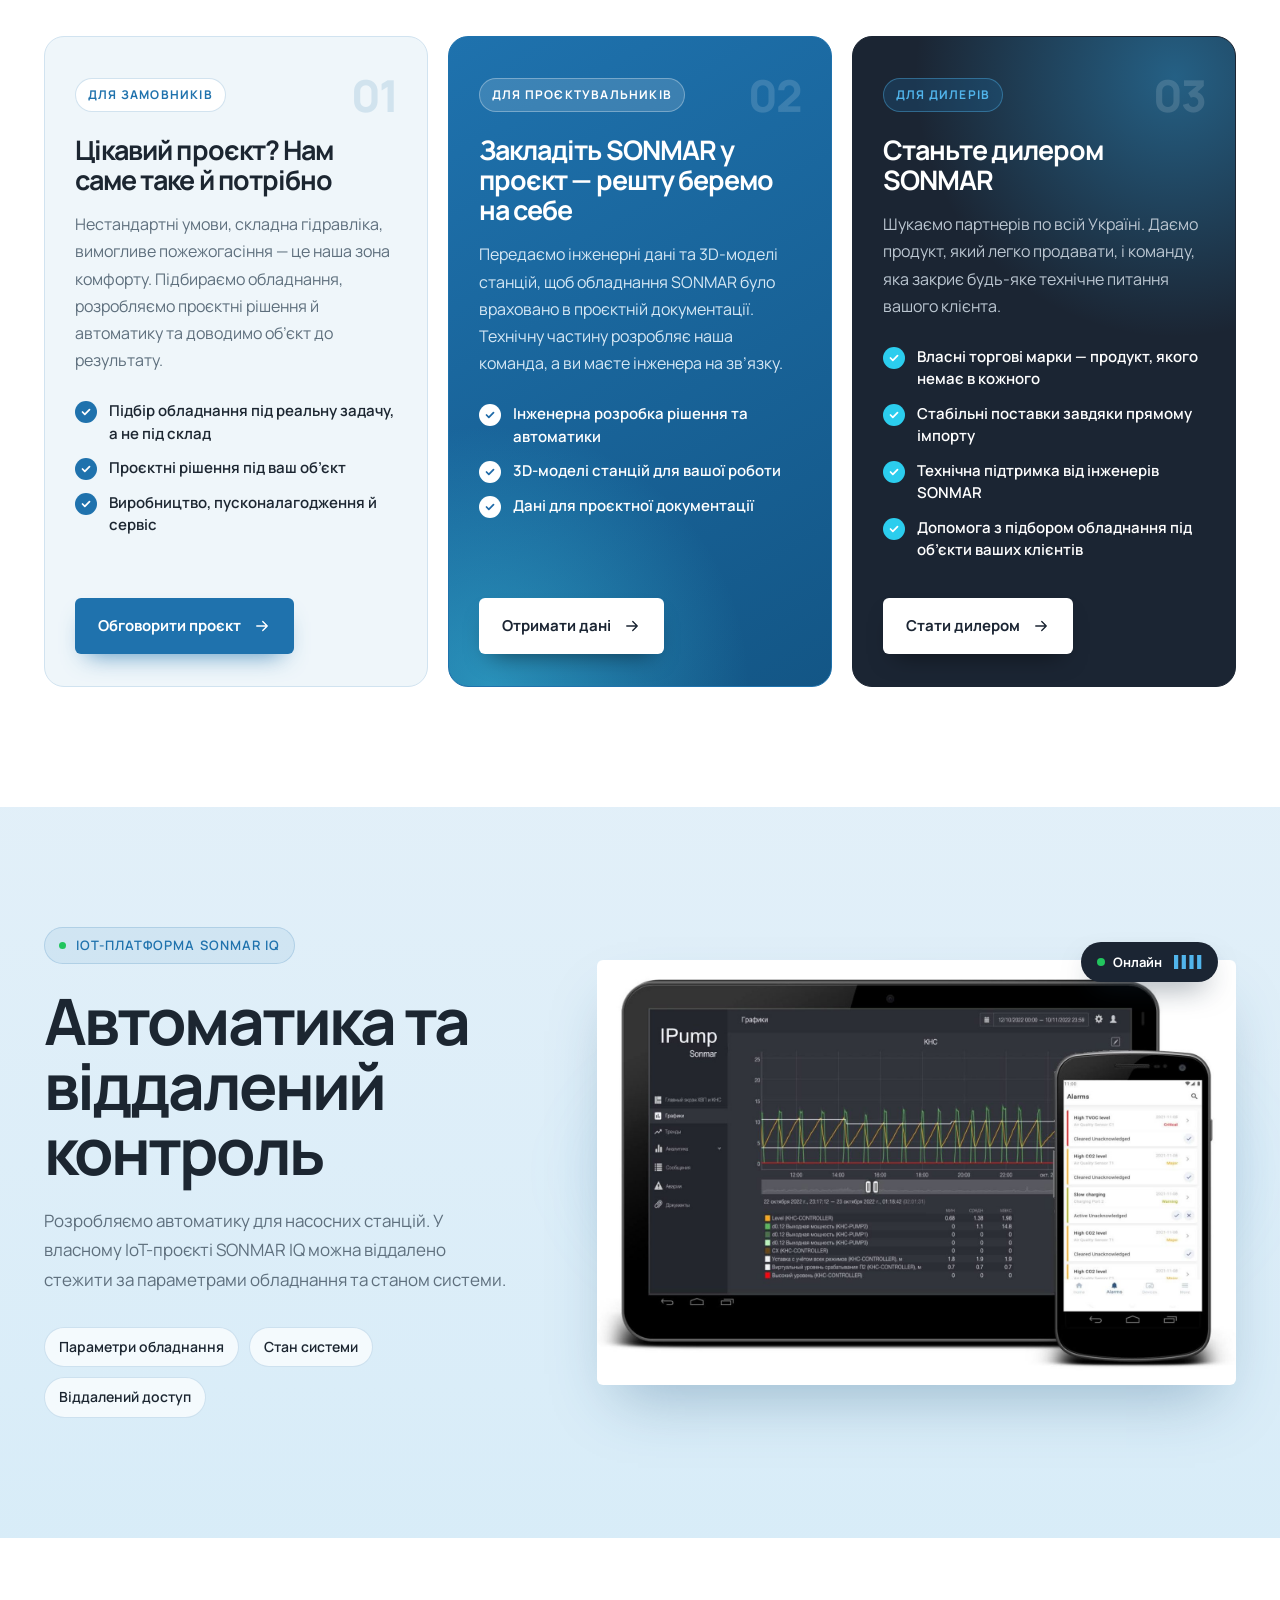
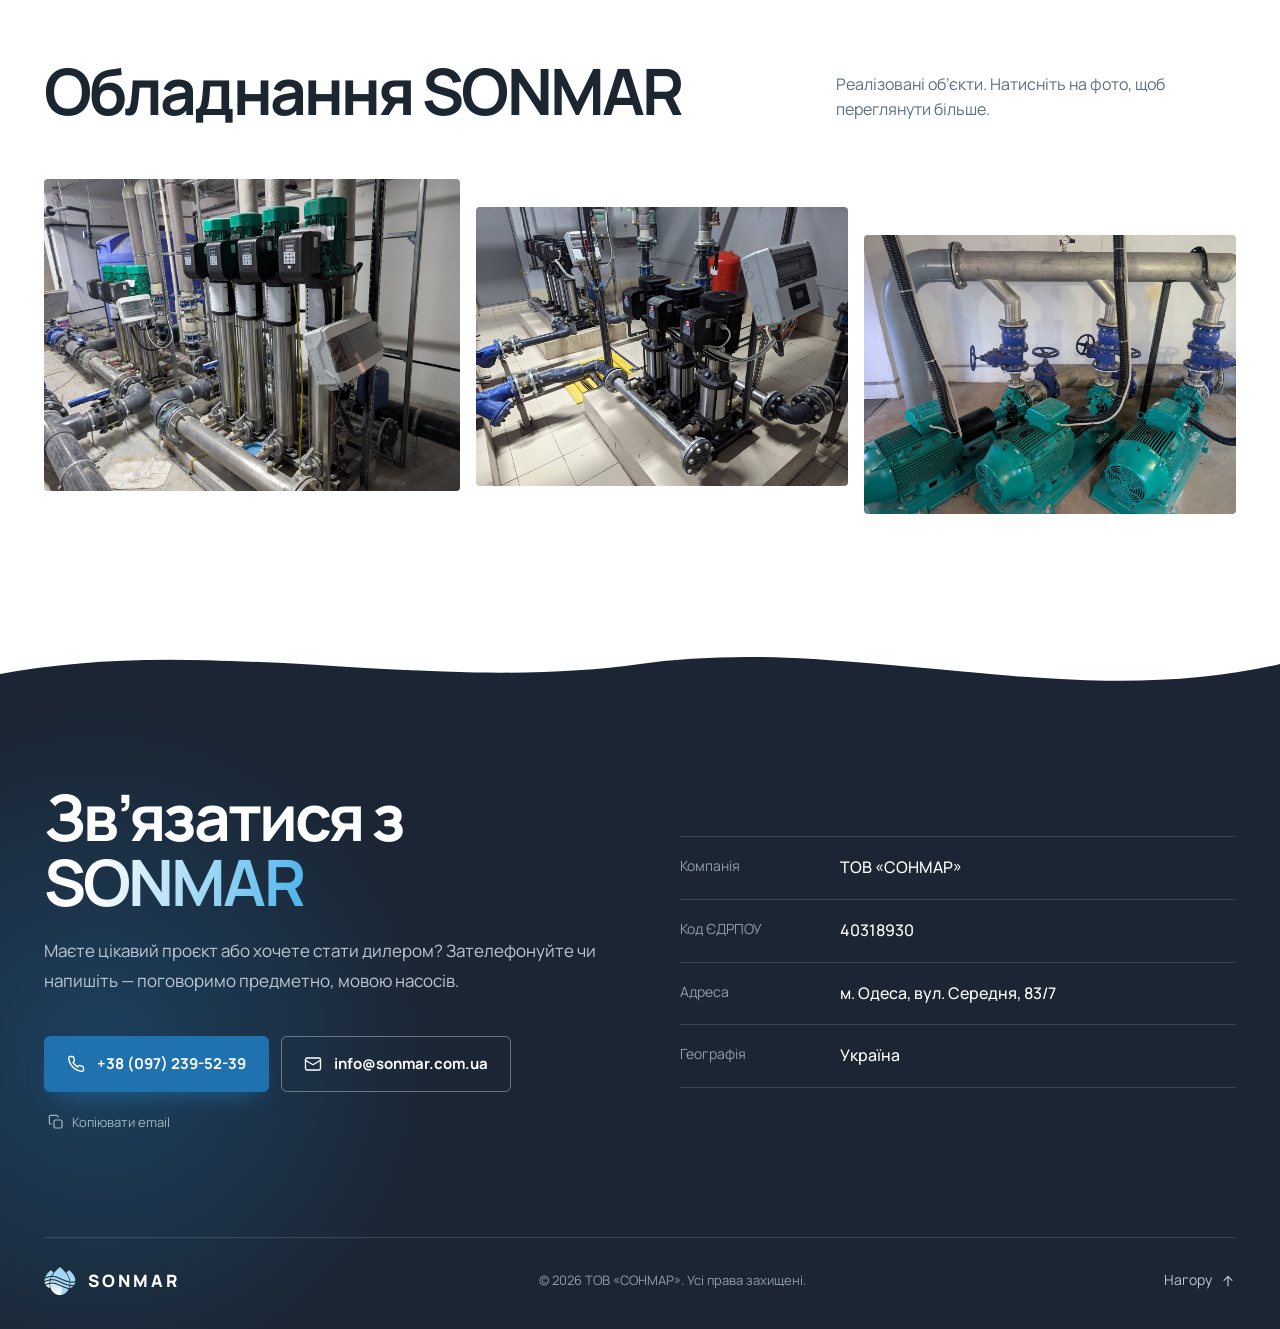
==== commit 3828e10c: "Add language switcher with Polish, Romanian and Russian versions Ukrainian stays the default at the " ====
--- a/index.html
+++ b/index.html
@@ -11,14 +11,21 @@
   <meta property="og:description" content="Насосні станції, автоматика, інженерні дані та 3D-моделі SONMAR для проєктувальників." />
   <meta property="og:type" content="website" />
   <meta property="og:locale" content="uk_UA" />
-  <meta property="og:image" content="images/pump-station-container.jpg" />
+  <meta property="og:image" content="https://sonmar.com.ua/images/pump-station-container.jpg" />
+  <meta property="og:url" content="https://sonmar.com.ua/" />
   <meta name="twitter:card" content="summary_large_image" />
+  <link rel="canonical" href="https://sonmar.com.ua/" />
+  <link rel="alternate" hreflang="uk" href="https://sonmar.com.ua/" />
+  <link rel="alternate" hreflang="pl" href="https://sonmar.com.ua/pl/" />
+  <link rel="alternate" hreflang="ro" href="https://sonmar.com.ua/ro/" />
+  <link rel="alternate" hreflang="ru" href="https://sonmar.com.ua/ru/" />
+  <link rel="alternate" hreflang="x-default" href="https://sonmar.com.ua/" />
   <link rel="icon" type="image/png" href="images/sonmar-iq-mark.png" />
   <link rel="apple-touch-icon" href="images/apple-touch-icon.png" />
   <link rel="preconnect" href="https://fonts.googleapis.com" />
   <link rel="preconnect" href="https://fonts.gstatic.com" crossorigin />
   <link href="https://fonts.googleapis.com/css2?family=Manrope:wght@400;500;600;700;800&display=swap" rel="stylesheet" />
-  <link rel="stylesheet" href="styles.css?v=202610071809" />
+  <link rel="stylesheet" href="styles.css?v=202610081537" />
 </head>
 <body>
   <div class="progress" aria-hidden="true"><span></span></div>
@@ -40,6 +47,19 @@
           <svg viewBox="0 0 24 24" width="16" height="16" aria-hidden="true"><path d="M7 17 17 7M8 7h9v9" /></svg>
         </a>
       </nav>
+      <div class="lang" id="lang">
+        <button class="lang__btn" aria-haspopup="true" aria-expanded="false" aria-label="Мова сайту">
+          <svg viewBox="0 0 24 24" width="17" height="17" aria-hidden="true"><circle cx="12" cy="12" r="10" /><path d="M2 12h20M12 2a15 15 0 0 1 0 20M12 2a15 15 0 0 0 0 20" /></svg>
+          <span class="lang__cur">UA</span>
+          <svg class="lang__chev" viewBox="0 0 24 24" width="14" height="14" aria-hidden="true"><path d="m6 9 6 6 6-6" /></svg>
+        </button>
+        <ul class="lang__menu">
+          <li><a href="/" hreflang="uk" lang="uk" data-lang="uk" aria-current="true"><b>UA</b> Українська</a></li>
+          <li><a href="/pl/" hreflang="pl" lang="pl" data-lang="pl"><b>PL</b> Polski</a></li>
+          <li><a href="/ro/" hreflang="ro" lang="ro" data-lang="ro"><b>RO</b> Română</a></li>
+          <li><a href="/ru/" hreflang="ru" lang="ru" data-lang="ru"><b>RU</b> Русский</a></li>
+        </ul>
+      </div>
       <button class="burger" id="burger" aria-label="Меню" aria-expanded="false" aria-controls="nav">
         <span></span><span></span><span></span>
       </button>
@@ -352,7 +372,7 @@
               <svg viewBox="0 0 24 24" width="18" height="18" aria-hidden="true"><rect x="2" y="4" width="20" height="16" rx="2" /><path d="m22 7-10 6L2 7" /></svg>
               info@sonmar.com.ua
             </a>
-            <button class="copy" data-copy="info@sonmar.com.ua" aria-label="Скопіювати email">
+            <button class="copy" data-copy="info@sonmar.com.ua" data-copied="Email скопійовано ✓" aria-label="Скопіювати email">
               <svg viewBox="0 0 24 24" width="16" height="16" aria-hidden="true"><rect x="9" y="9" width="12" height="12" rx="2" /><path d="M5 15H4a2 2 0 0 1-2-2V4a2 2 0 0 1 2-2h9a2 2 0 0 1 2 2v1" /></svg>
               <span>Копіювати email</span>
             </button>
@@ -390,6 +410,6 @@
 
   <div class="toast" id="toast" role="status" aria-live="polite"></div>
 
-  <script src="script.js?v=202610071809" defer></script>
+  <script src="script.js?v=202610081537" defer></script>
 </body>
 </html>
--- a/styles.css
+++ b/styles.css
@@ -90,7 +90,7 @@
 .burger[aria-expanded="true"] span:nth-child(2) { opacity: 0; }
 .burger[aria-expanded="true"] span:nth-child(3) { transform: translateY(-6px) rotate(-45deg); }
 
-@media (max-width: 900px) {
+@media (max-width: 1080px) {
   .header__inner { height: 66px; }
   .burger { display: block; }
   .nav {
@@ -103,6 +103,44 @@
   .nav a { padding: 14px 4px; font-size: 18px; border-bottom: 1px solid var(--muted); }
   .nav a::after { display: none; }
   .nav__cta { border-bottom: 0 !important; }
+}
+
+/* ============ Language switcher ============ */
+.nav { margin-left: auto; }
+.lang { position: relative; margin-left: 32px; }
+.lang__btn {
+  display: inline-flex; align-items: center; gap: 6px; height: 38px; padding: 0 12px;
+  border: 1px solid var(--border); border-radius: 999px; background: hsl(0 0% 100% / .6);
+  color: var(--fg); font-weight: 700; font-size: 13px; letter-spacing: .04em;
+  transition: border-color .3s, background .3s;
+}
+.lang__btn:hover, .lang.is-open .lang__btn { border-color: var(--primary); background: #fff; }
+.lang__btn > svg:first-child { color: var(--primary); }
+.lang__chev { transition: transform .3s var(--ease); }
+.lang.is-open .lang__chev { transform: rotate(180deg); }
+.lang__menu {
+  position: absolute; right: 0; top: calc(100% + 10px); z-index: 60; min-width: 190px;
+  list-style: none; margin: 0; padding: 6px; background: #fff; border: 1px solid var(--border); border-radius: 14px;
+  box-shadow: 0 24px 50px -20px hsl(211 50% 20% / .45);
+  opacity: 0; visibility: hidden; transform: translateY(-6px) scale(.98); transform-origin: top right;
+  transition: opacity .25s, transform .35s var(--ease), visibility .25s;
+}
+.lang.is-open .lang__menu { opacity: 1; visibility: visible; transform: none; }
+.lang__menu a {
+  display: flex; align-items: center; gap: 10px; padding: 10px 12px; border-radius: 9px; font-size: 14px; font-weight: 500;
+  transition: background .2s, color .2s;
+}
+.lang__menu a b { width: 28px; font-size: 12px; letter-spacing: .05em; color: var(--muted-fg); }
+.lang__menu a:hover { background: var(--muted); color: var(--primary); }
+.lang__menu a[aria-current="true"] { background: var(--secondary); color: var(--primary); font-weight: 700; }
+.lang__menu a[aria-current="true"] b { color: var(--primary); }
+@media (max-width: 1080px) {
+  .lang { margin-left: auto; margin-right: 6px; }
+}
+
+@media (min-width: 1081px) and (max-width: 1240px) {
+  .nav { gap: 24px; font-size: 14px; }
+  .lang { margin-left: 20px; }
 }
 
 /* ============ Typography ============ */
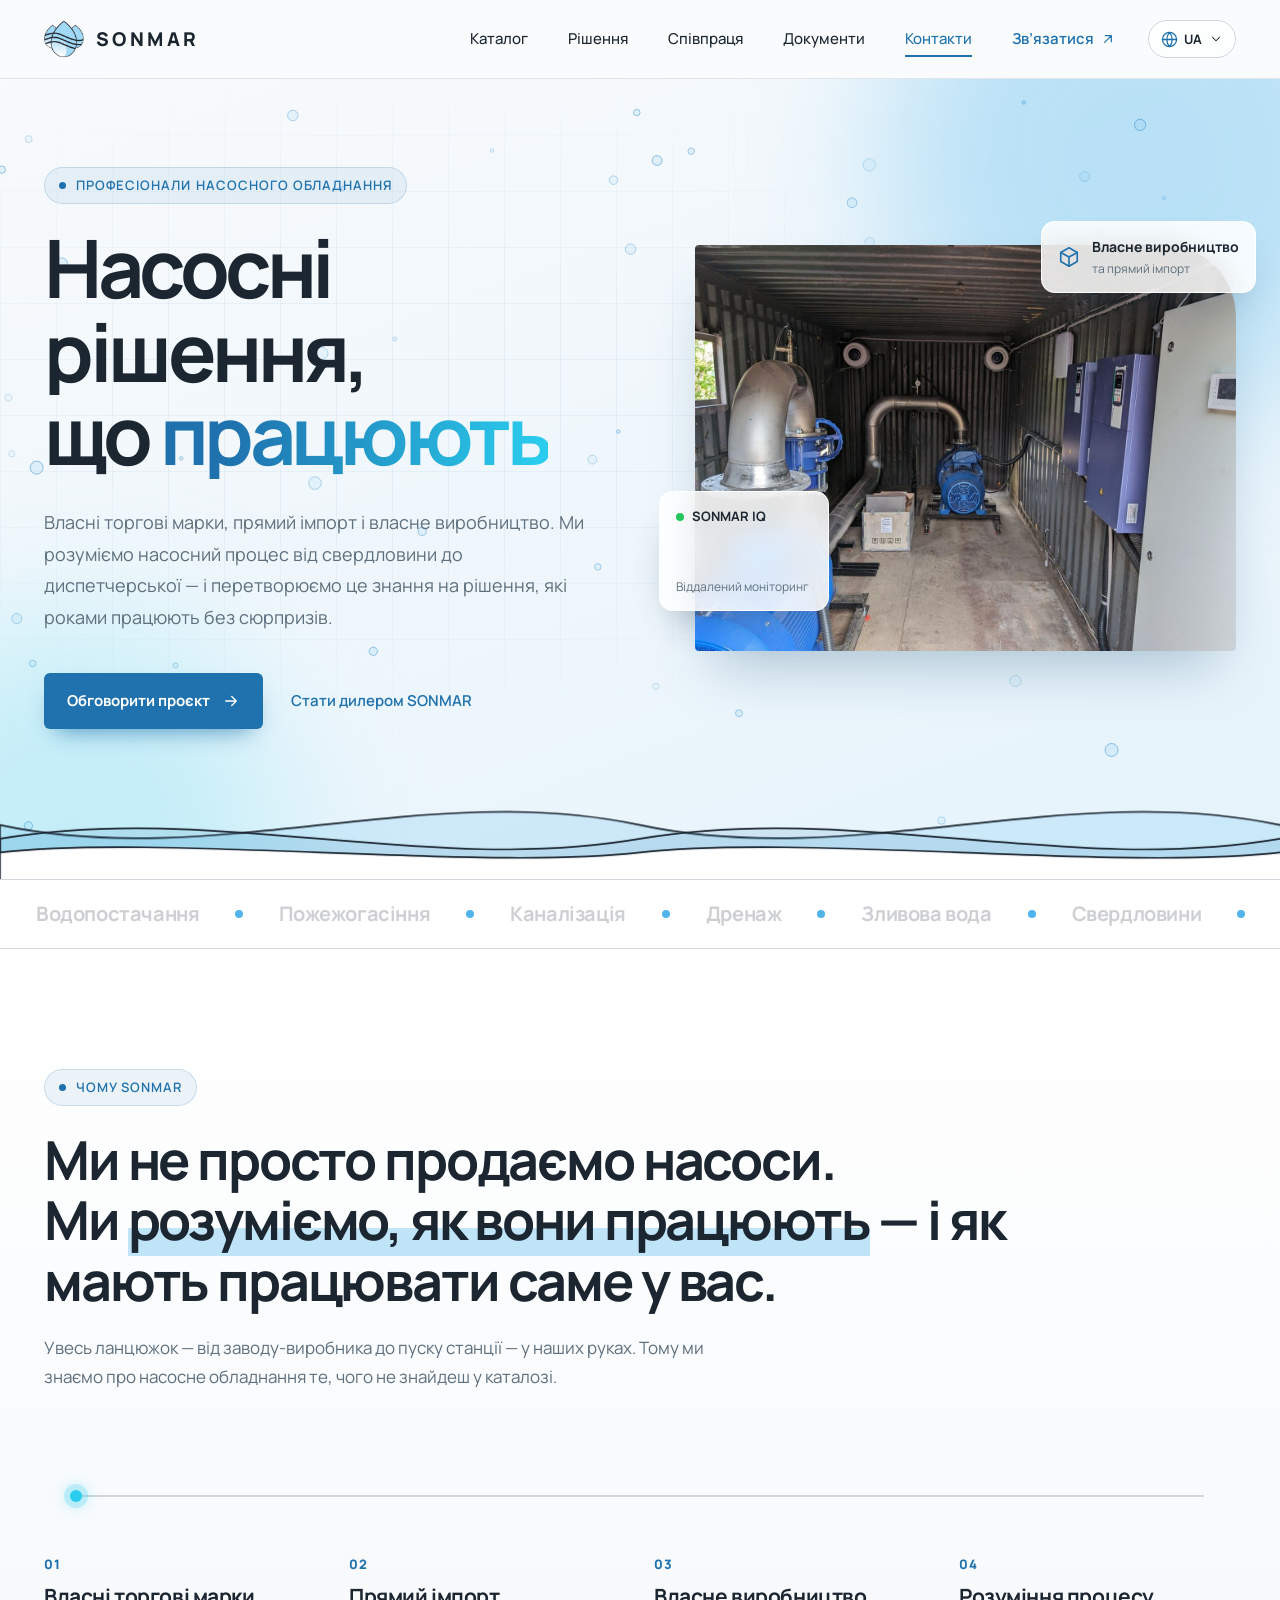
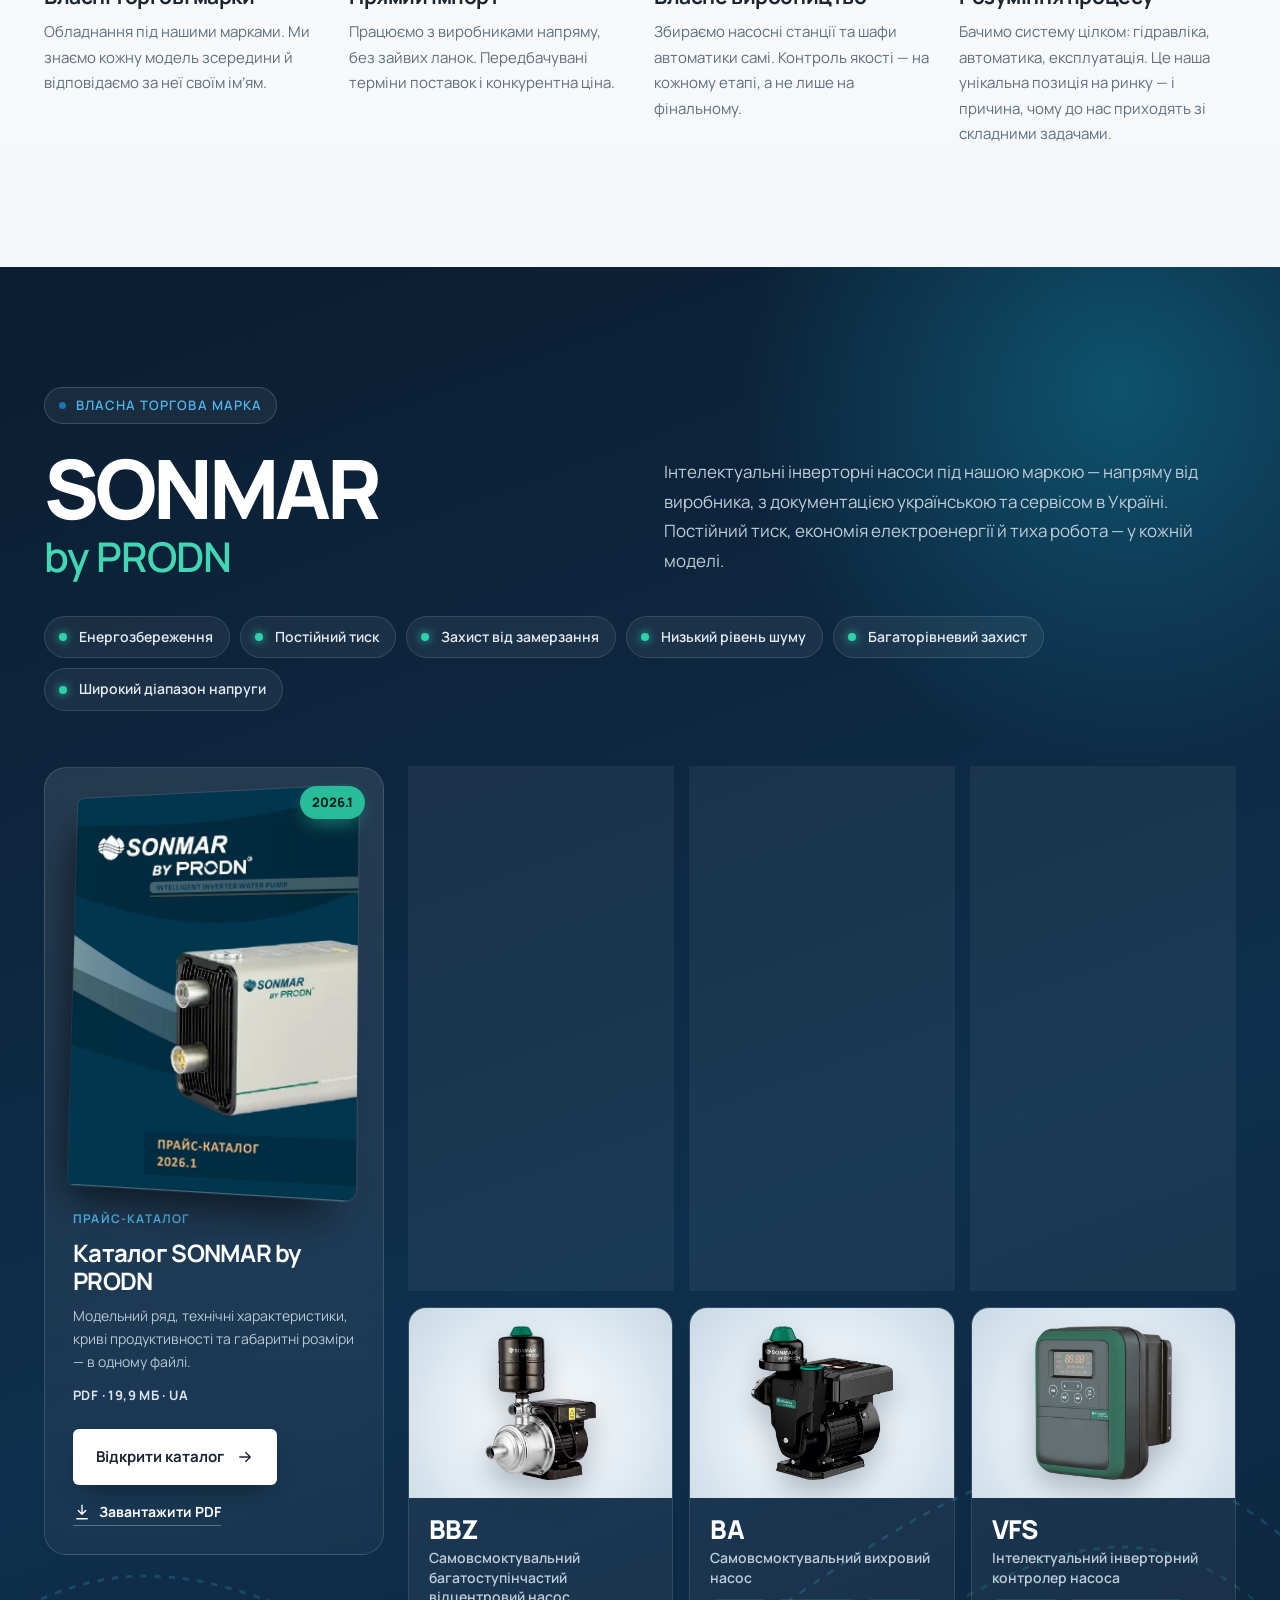
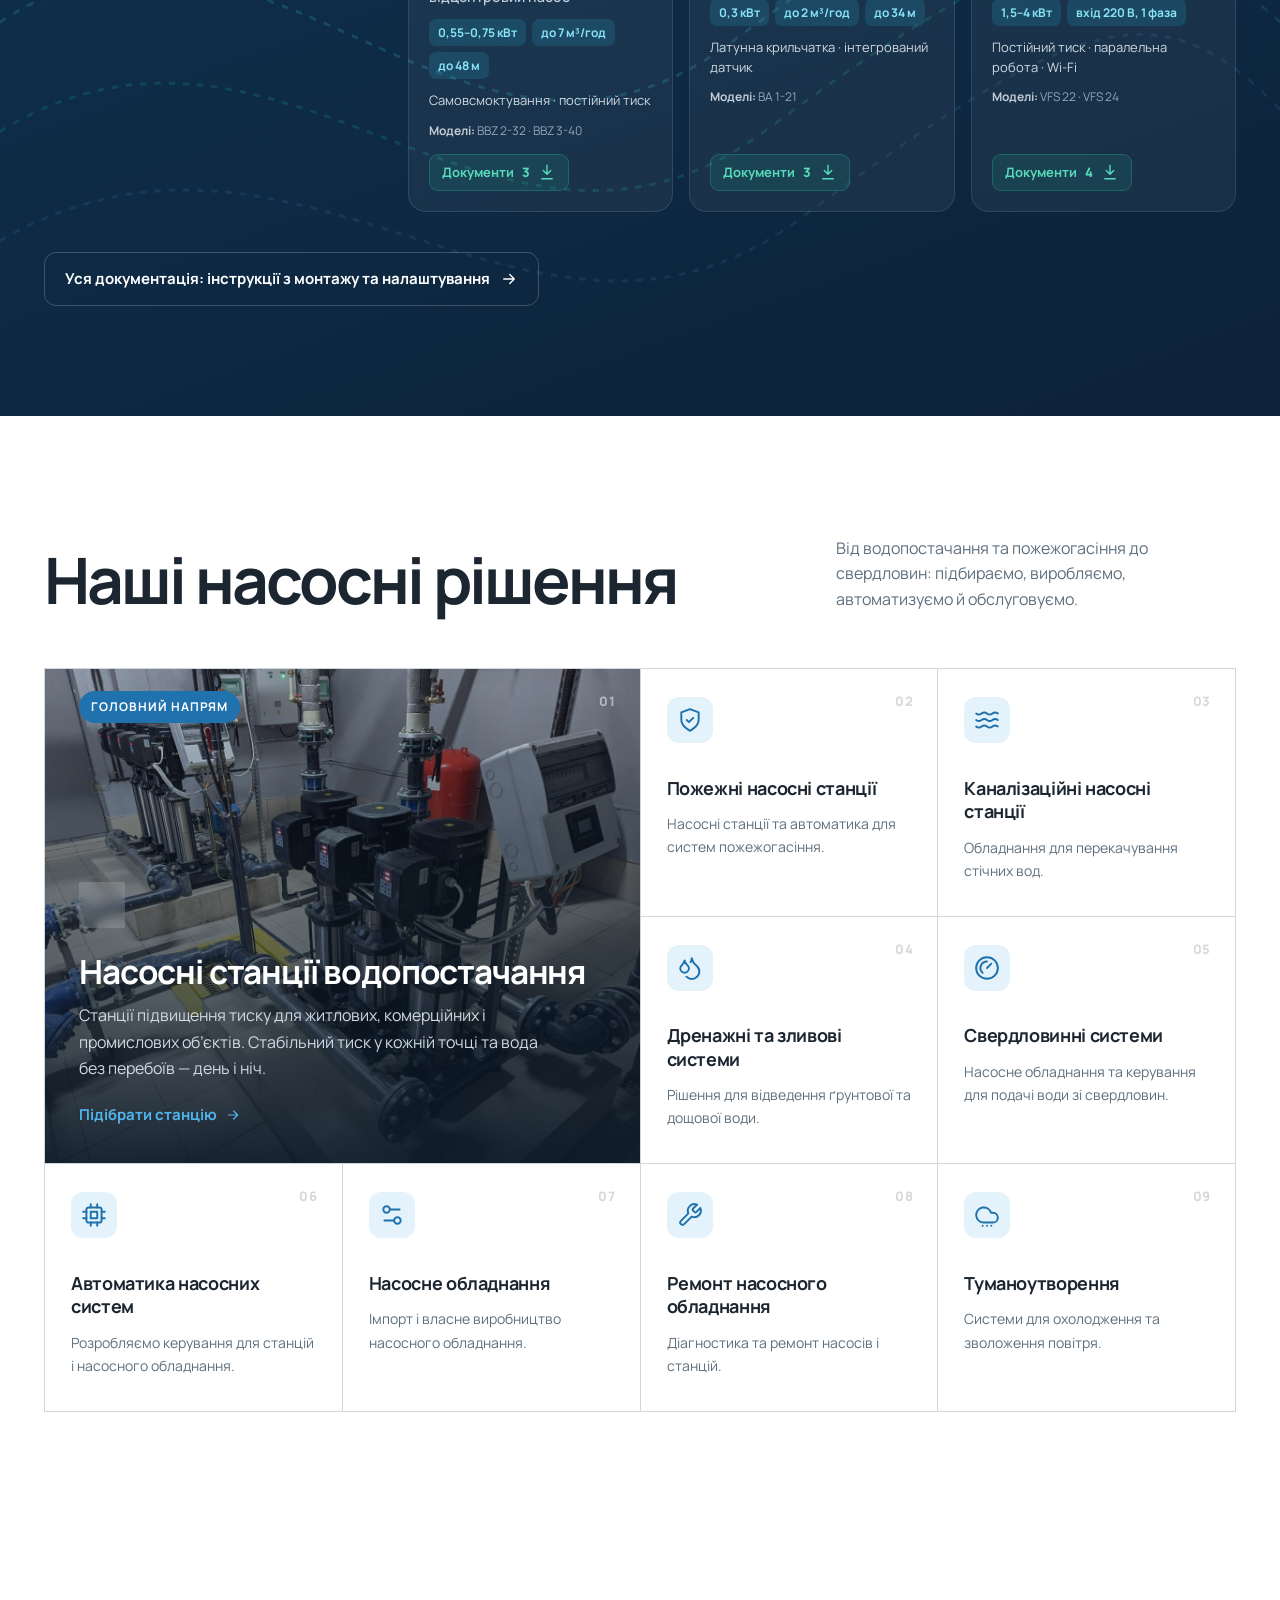
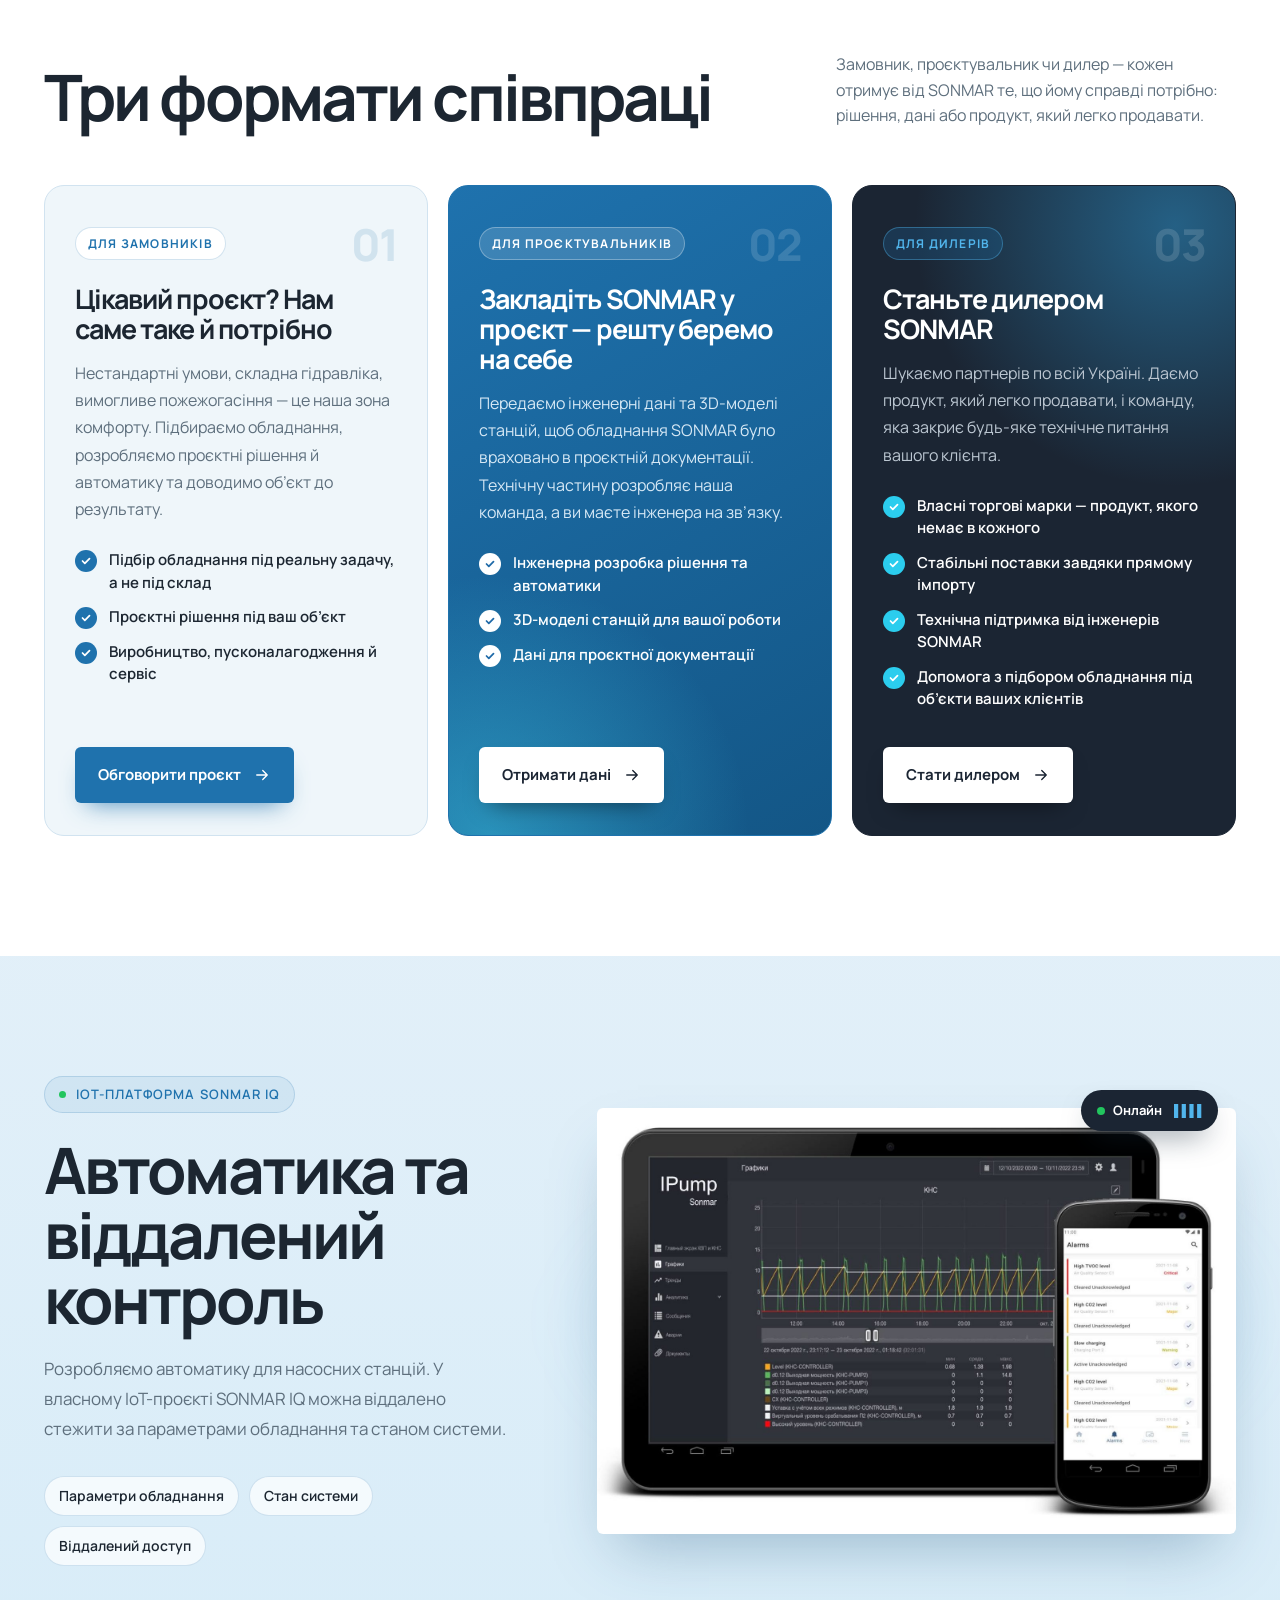
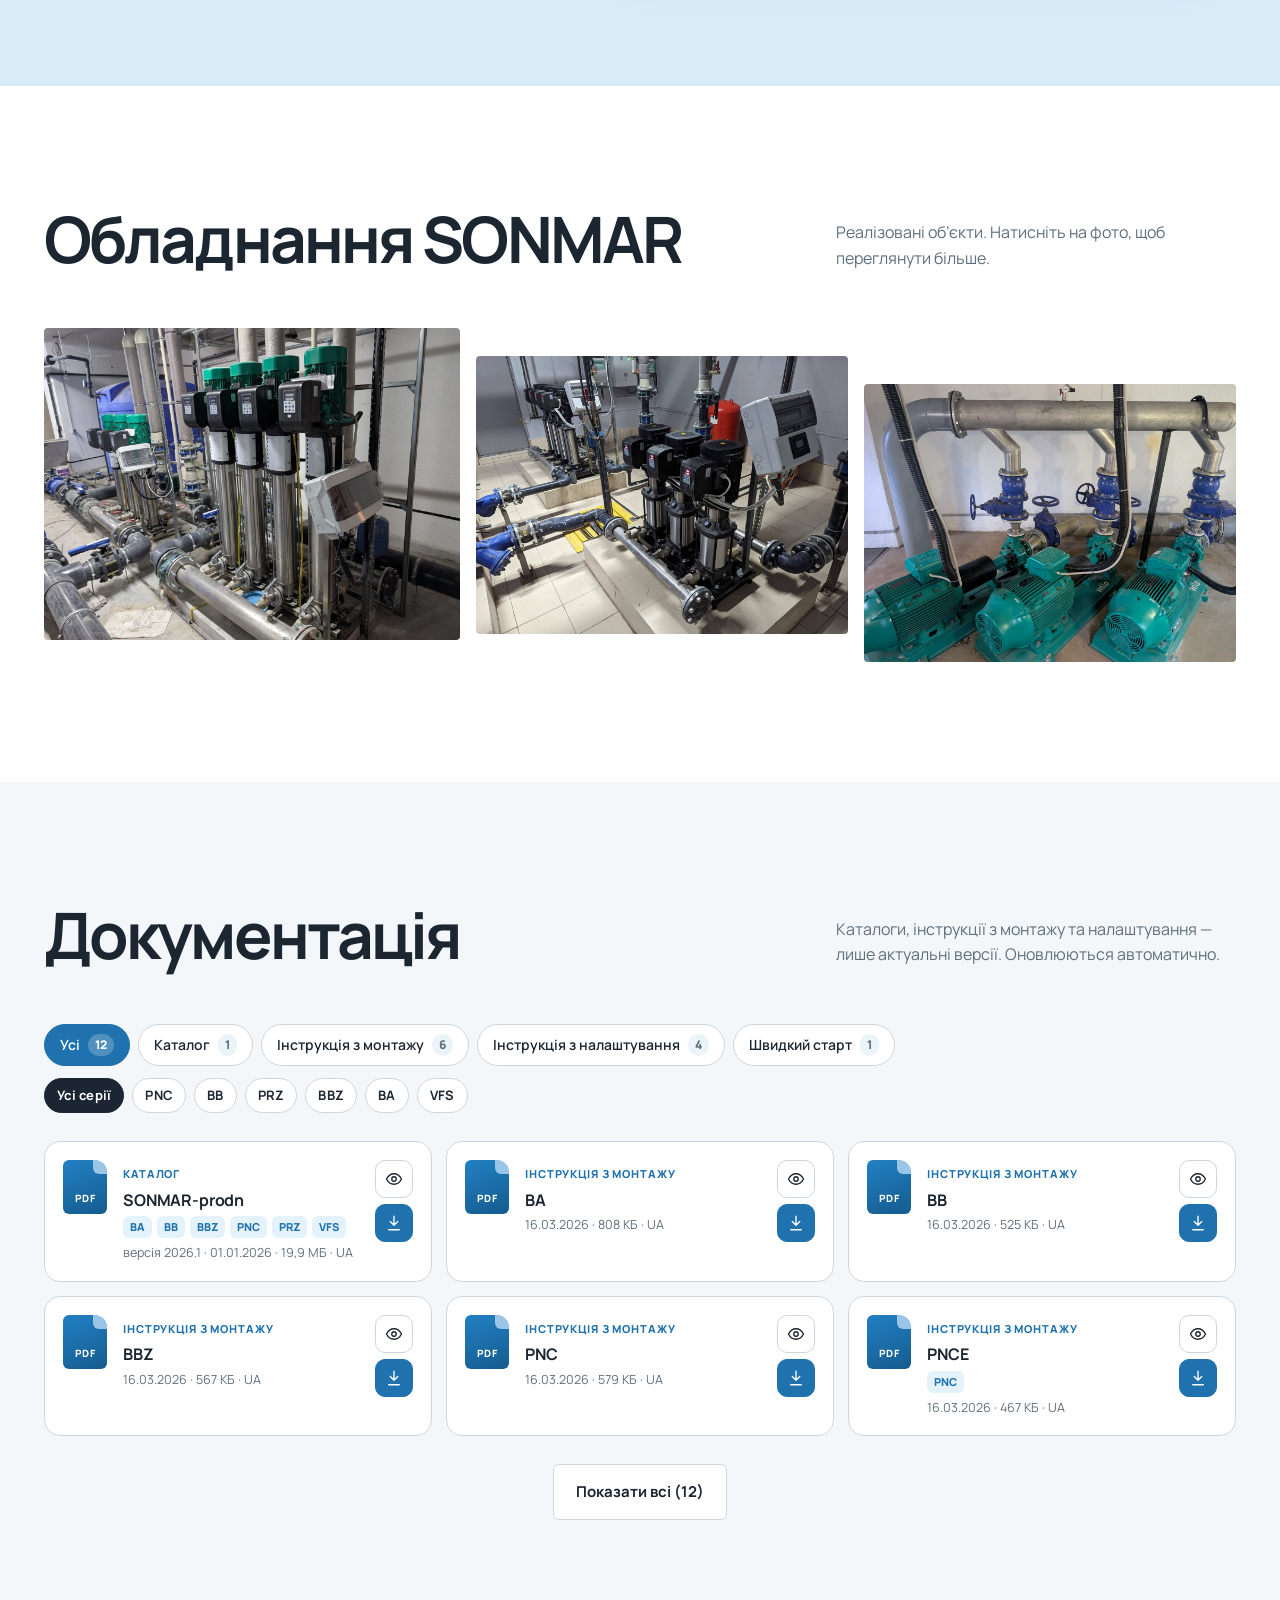
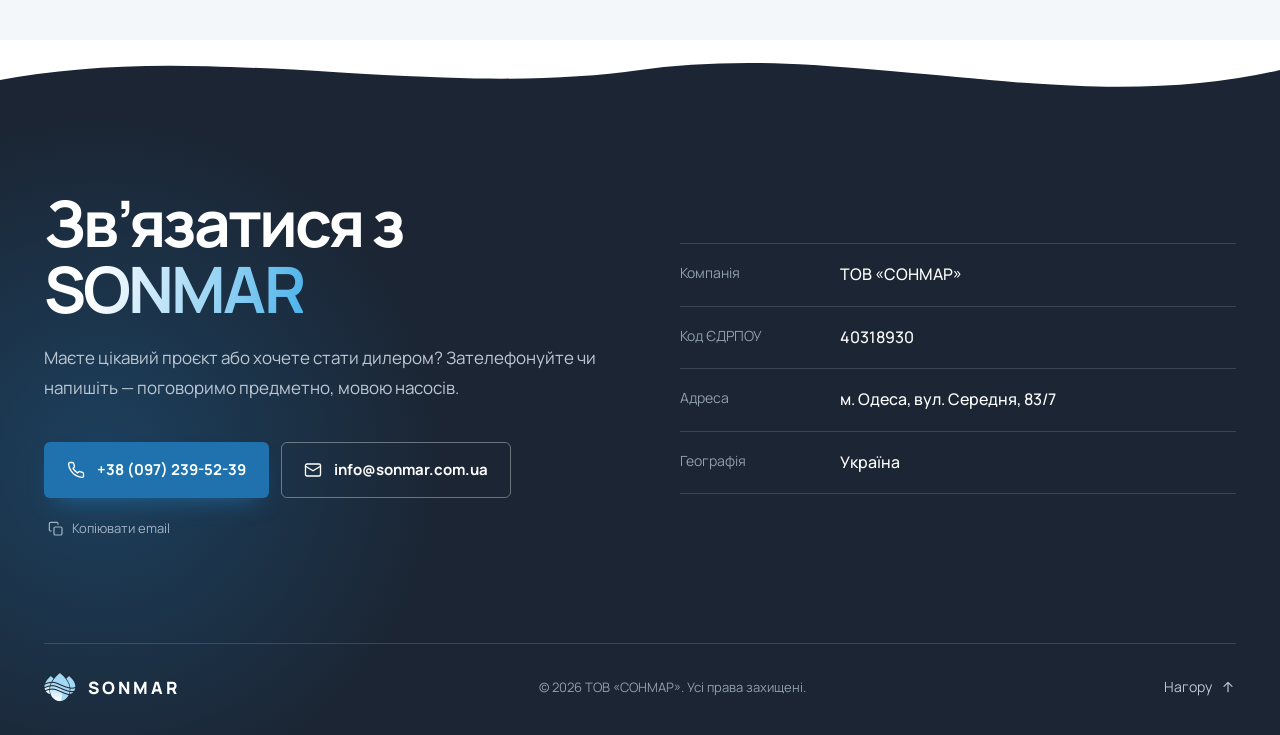
==== commit 9d4082c4: "Add own-brand catalog section and documentation library from Directus - New "SONMAR by PRODN" sectio" ====
--- a/index.html
+++ b/index.html
@@ -25,7 +25,7 @@
   <link rel="preconnect" href="https://fonts.googleapis.com" />
   <link rel="preconnect" href="https://fonts.gstatic.com" crossorigin />
   <link href="https://fonts.googleapis.com/css2?family=Manrope:wght@400;500;600;700;800&display=swap" rel="stylesheet" />
-  <link rel="stylesheet" href="styles.css?v=202610081537" />
+  <link rel="stylesheet" href="styles.css?v=202611110913" />
 </head>
 <body>
   <div class="progress" aria-hidden="true"><span></span></div>
@@ -38,10 +38,10 @@
         <span>SONMAR</span>
       </a>
       <nav class="nav" id="nav" aria-label="Основна навігація">
-        <a href="#why">Чому SONMAR</a>
+        <a href="#brand">Каталог</a>
         <a href="#systems">Рішення</a>
         <a href="#partners">Співпраця</a>
-        <a href="#automation">Автоматика</a>
+        <a href="#downloads">Документи</a>
         <a href="#contacts">Контакти</a>
         <a href="#contacts" class="nav__cta">Зв’язатися
           <svg viewBox="0 0 24 24" width="16" height="16" aria-hidden="true"><path d="M7 17 17 7M8 7h9v9" /></svg>
@@ -173,6 +173,61 @@
       </div>
     </section>
 
+    <!-- ===== Own brand: SONMAR by PRODN (дані: data/catalog.json з Directus) ===== -->
+    <section class="brand" id="brand" data-catalog="data/catalog.json">
+      <div class="brand__bg" aria-hidden="true">
+        <svg class="brand__lines" viewBox="0 0 1440 600" preserveAspectRatio="none">
+          <path d="M0 420 C 300 340 520 520 820 430 S 1260 320 1440 380" />
+          <path d="M0 470 C 320 390 560 560 860 470 S 1280 360 1440 420" />
+          <path d="M0 520 C 340 440 600 600 900 510 S 1300 400 1440 460" />
+        </svg>
+        <div class="brand__glow"></div>
+      </div>
+      <div class="container">
+        <div class="brand__head">
+          <div>
+            <span class="eyebrow eyebrow--dark reveal"><i class="dot"></i> Власна торгова марка</span>
+            <h2 class="brand__title reveal">SONMAR <span>by PRODN</span></h2>
+          </div>
+          <p class="brand__lead reveal" style="--d:.1s">Інтелектуальні інверторні насоси під нашою маркою — напряму від виробника, з документацією українською та сервісом в Україні. Постійний тиск, економія електроенергії й тиха робота — у кожній моделі.</p>
+        </div>
+
+        <ul class="perks reveal" style="--d:.15s">
+          <li>Енергозбереження</li><li>Постійний тиск</li><li>Захист від замерзання</li><li>Низький рівень шуму</li><li>Багаторівневий захист</li><li>Широкий діапазон напруги</li>
+        </ul>
+
+        <div class="brand__grid">
+          <article class="catalog-card reveal" id="catalogCard" hidden>
+            <a class="catalog-card__cover" data-bind="open" target="_blank" rel="noopener">
+              <img data-bind="cover" alt="Обкладинка каталогу SONMAR by PRODN" width="468" height="640" loading="lazy" />
+              <span class="catalog-card__badge" data-bind="version"></span>
+            </a>
+            <div class="catalog-card__body">
+              <span class="catalog-card__tag">Прайс-каталог</span>
+              <h3>Каталог SONMAR by PRODN</h3>
+              <p>Модельний ряд, технічні характеристики, криві продуктивності та габаритні розміри — в одному файлі.</p>
+              <p class="catalog-card__meta" data-bind="meta"></p>
+              <div class="catalog-card__actions">
+                <a class="btn btn--light magnetic" data-bind="open" target="_blank" rel="noopener">Відкрити каталог
+                  <svg viewBox="0 0 24 24" width="18" height="18" aria-hidden="true"><path d="M5 12h14M13 6l6 6-6 6" /></svg>
+                </a>
+                <a class="catalog-card__dl" data-bind="download">
+                  <svg viewBox="0 0 24 24" width="18" height="18" aria-hidden="true"><path d="M12 3v12M7 10l5 5 5-5M5 21h14" /></svg>
+                  Завантажити PDF
+                </a>
+              </div>
+            </div>
+          </article>
+
+          <div class="families" id="families" aria-live="polite"></div>
+        </div>
+
+        <a href="#downloads" class="brand__more reveal">Уся документація: інструкції з монтажу та налаштування
+          <svg viewBox="0 0 24 24" width="18" height="18" aria-hidden="true"><path d="M5 12h14M13 6l6 6-6 6" /></svg>
+        </a>
+      </div>
+    </section>
+
     <!-- ===== Systems ===== -->
     <section class="section" id="systems">
       <div class="container">
@@ -351,6 +406,31 @@
           </button>
         </div>
       </div>
+    </section>
+
+    <!-- ===== Downloads (дані: data/catalog.json з Directus) ===== -->
+    <section class="section downloads" id="downloads">
+      <div class="container">
+        <div class="section__head">
+          <h2 class="h2 reveal">Документація</h2>
+          <p class="section__sub reveal" style="--d:.1s">Каталоги, інструкції з монтажу та налаштування — лише актуальні версії. Оновлюються автоматично.</p>
+        </div>
+        <div class="dl-filters reveal">
+          <div class="dl-chips" id="dlTypes" role="group" aria-label="Тип документа"></div>
+          <div class="dl-chips dl-chips--sm" id="dlFamilies" role="group" aria-label="Серія"></div>
+        </div>
+        <div class="dl-grid" id="dlGrid" aria-live="polite"></div>
+        <p class="dl-empty" id="dlEmpty" hidden>Для цього фільтра документів поки немає.</p>
+        <div class="dl-more"><button class="btn btn--outline" id="dlMore" hidden>Показати всі</button></div>
+      </div>
+      <template id="dlText"
+        data-t-all="Усі" data-t-all-series="Усі серії" data-t-open="Відкрити" data-t-download="Завантажити"
+        data-t-more="Показати всі" data-t-version="версія" data-t-mb="МБ" data-t-kb="КБ" data-t-docs="Документи"
+        data-t-models="Моделі" data-t-series="Серія"
+        data-t-type-catalog="Каталог" data-t-type-leaflet="Буклет" data-t-type-tech="Технічні дані"
+        data-t-type-install="Інструкція з монтажу" data-t-type-setup="Інструкція з налаштування"
+        data-t-type-cad="CAD/BIM" data-t-type-parts="Схема запчастин" data-t-type-quick="Швидкий старт"
+        data-t-type-video="Відео"></template>
     </section>
 
     <!-- ===== Contacts ===== -->
@@ -410,6 +490,6 @@
 
   <div class="toast" id="toast" role="status" aria-live="polite"></div>
 
-  <script src="script.js?v=202610081537" defer></script>
+  <script src="script.js?v=202611110913" defer></script>
 </body>
 </html>
--- a/styles.css
+++ b/styles.css
@@ -554,6 +554,185 @@
 .footer__up svg { transition: transform .3s var(--ease); }
 .footer__up:hover svg { transform: translateY(-3px); }
 
+/* ============ Own brand: SONMAR by PRODN ============ */
+.brand {
+  position: relative; overflow: hidden; color: #fff; padding: 120px 0 110px;
+  background: linear-gradient(160deg, #0b1d30 0%, #0f2f4c 55%, #0c2238 100%);
+}
+.brand__bg { position: absolute; inset: 0; pointer-events: none; }
+.brand__lines { position: absolute; left: 0; bottom: 0; width: 100%; height: 75%; opacity: .5; }
+.brand__lines path { fill: none; stroke: hsl(190 85% 60% / .35); stroke-width: 1.4; stroke-dasharray: 6 10; animation: flowdash 30s linear infinite; }
+.brand__lines path:nth-child(2) { stroke: hsl(165 70% 50% / .3); animation-duration: 40s; }
+.brand__lines path:nth-child(3) { stroke: hsl(205 70% 60% / .25); animation-duration: 52s; }
+.brand__glow {
+  position: absolute; width: 760px; height: 760px; right: -220px; top: -260px; border-radius: 50%;
+  background: radial-gradient(closest-side, hsl(190 85% 50% / .28), transparent); animation: drift 18s ease-in-out infinite alternate;
+}
+.brand .container { position: relative; }
+.eyebrow--dark { color: var(--primary-300); background: hsl(0 0% 100% / .06); border-color: hsl(0 0% 100% / .16); }
+.brand__head { display: grid; grid-template-columns: 1fr 1fr; gap: 48px; align-items: end; }
+.brand__title { margin: 0; font-size: clamp(44px, 6.4vw, 84px); line-height: .98; letter-spacing: -.05em; font-weight: 800; }
+.brand__title span { display: block; font-weight: 600; font-size: .5em; letter-spacing: -.02em; color: hsl(165 65% 55%); margin-top: 8px; }
+.brand__lead { margin: 0; color: hsl(210 25% 80%); font-size: 17px; line-height: 1.75; }
+.perks { list-style: none; padding: 0; margin: 40px 0 56px; display: flex; flex-wrap: wrap; gap: 10px; }
+.perks li {
+  position: relative; padding: 9px 16px 9px 34px; border-radius: 999px; font-size: 14px; font-weight: 600;
+  background: hsl(0 0% 100% / .06); border: 1px solid hsl(0 0% 100% / .12); color: hsl(210 30% 92%);
+  transition: background .3s, border-color .3s, transform .3s var(--ease);
+}
+.perks li::before { content: ""; position: absolute; left: 14px; top: 50%; width: 8px; height: 8px; margin-top: -4px; border-radius: 50%; background: hsl(165 65% 50%); box-shadow: 0 0 10px hsl(165 65% 50%); }
+.perks li:hover { background: hsl(0 0% 100% / .12); border-color: hsl(165 65% 50% / .5); transform: translateY(-2px); }
+
+.brand__grid { display: grid; grid-template-columns: 340px 1fr; gap: 24px; align-items: start; }
+
+/* catalog card */
+.catalog-card {
+  position: sticky; top: 100px; border-radius: 22px; overflow: hidden; isolation: isolate;
+  background: linear-gradient(180deg, hsl(0 0% 100% / .1), hsl(0 0% 100% / .04)); border: 1px solid hsl(0 0% 100% / .14);
+  backdrop-filter: blur(8px); -webkit-backdrop-filter: blur(8px);
+}
+.catalog-card[hidden] { display: none; }
+.catalog-card__cover { position: relative; display: block; padding: 28px 28px 0; perspective: 900px; }
+.catalog-card__cover img {
+  width: 100%; height: auto; border-radius: 6px 12px 12px 6px; box-shadow: -14px 24px 40px -14px #000a, 0 0 0 1px hsl(0 0% 100% / .1);
+  transform: rotateY(-14deg) rotateX(4deg); transform-origin: left center; transition: transform .7s var(--ease);
+}
+.catalog-card__cover:hover img { transform: rotateY(-4deg) rotateX(1deg) scale(1.02); }
+.catalog-card__badge {
+  position: absolute; right: 18px; top: 18px; padding: 6px 12px; border-radius: 999px; font-weight: 800; font-size: 13px;
+  background: hsl(165 65% 45%); color: #04231b; box-shadow: 0 8px 20px -6px hsl(165 65% 40% / .8);
+}
+.catalog-card__badge:empty { display: none; }
+.catalog-card__body { padding: 24px 28px 28px; }
+.catalog-card__tag { font-size: 12px; font-weight: 700; letter-spacing: .1em; text-transform: uppercase; color: var(--primary-300); }
+.catalog-card h3 { margin: 8px 0 10px; font-size: 24px; line-height: 1.15; letter-spacing: -.03em; }
+.catalog-card p { margin: 0; color: hsl(210 25% 78%); font-size: 14px; line-height: 1.65; }
+.catalog-card__meta { margin-top: 12px !important; font-weight: 700; font-size: 13px !important; color: hsl(210 30% 90%) !important; letter-spacing: .03em; }
+.catalog-card__actions { display: flex; flex-wrap: wrap; align-items: center; gap: 16px 20px; margin-top: 22px; }
+.catalog-card__dl { display: inline-flex; align-items: center; gap: 8px; color: #fff; font-weight: 700; font-size: 14px; border-bottom: 1px solid hsl(0 0% 100% / .3); padding-bottom: 2px; transition: border-color .3s, color .3s; }
+.catalog-card__dl:hover { color: hsl(165 65% 60%); border-color: currentColor; }
+
+/* family cards */
+.families { display: grid; grid-template-columns: repeat(3, 1fr); gap: 16px; }
+.fam {
+  position: relative; display: flex; flex-direction: column; border-radius: 18px; overflow: hidden;
+  background: hsl(0 0% 100% / .05); border: 1px solid hsl(0 0% 100% / .1);
+  opacity: 0; transform: translateY(20px); animation: appear .7s var(--ease) forwards; animation-delay: calc(var(--i) * 70ms);
+  transition: border-color .4s, background .4s, transform .5s var(--ease), box-shadow .5s;
+}
+.fam:hover { background: hsl(0 0% 100% / .08); border-color: hsl(165 65% 50% / .45); transform: translateY(-6px); box-shadow: 0 30px 50px -30px #000c; }
+.fam__img {
+  position: relative; height: 190px; display: grid; place-items: center; padding: 18px;
+  background: radial-gradient(circle at 50% 60%, #fff 0%, hsl(205 40% 92%) 55%, hsl(205 35% 84%) 100%);
+}
+.fam__img img { max-height: 154px; max-width: 100%; width: auto; height: auto; object-fit: contain; filter: drop-shadow(0 14px 14px hsl(211 50% 20% / .3)); transition: transform .7s var(--ease); }
+.fam:hover .fam__img img { transform: scale(1.07) translateY(-4px); }
+.fam__body { display: flex; flex-direction: column; flex: 1; padding: 18px 20px 20px; }
+.fam__code { font-weight: 800; font-size: 26px; letter-spacing: -.03em; line-height: 1; color: #fff; }
+.fam__title { margin: 6px 0 12px; font-size: 14px; line-height: 1.4; font-weight: 600; color: hsl(210 25% 80%); }
+.fam__specs { list-style: none; padding: 0; margin: 0 0 12px; display: flex; flex-wrap: wrap; gap: 6px; }
+.fam__specs li { font-size: 12px; font-weight: 700; padding: 4px 9px; border-radius: 7px; background: hsl(190 85% 55% / .14); color: hsl(190 85% 75%); }
+.fam__feature { margin: 0 0 10px; font-size: 13px; color: hsl(210 25% 85%); line-height: 1.5; }
+.fam__models { margin: 0 0 14px; font-size: 12px; color: hsl(210 20% 65%); line-height: 1.6; }
+.fam__models span { color: hsl(210 20% 80%); font-weight: 700; }
+.fam__docs {
+  margin-top: auto; display: inline-flex; align-items: center; gap: 8px; align-self: flex-start;
+  font-size: 13px; font-weight: 700; color: hsl(165 65% 60%); padding: 7px 12px; border-radius: 9px;
+  background: hsl(165 65% 50% / .1); border: 1px solid hsl(165 65% 50% / .25); transition: background .3s, color .3s;
+}
+.fam__docs b { font-weight: 800; }
+.fam__docs:hover { background: hsl(165 65% 50%); color: #04231b; }
+
+.brand__more {
+  display: inline-flex; align-items: center; gap: 10px; margin-top: 40px; color: #fff; font-weight: 700; font-size: 15px;
+  padding: 14px 20px; border-radius: 12px; border: 1px solid hsl(0 0% 100% / .2); transition: background .3s, border-color .3s;
+}
+.brand__more:hover { background: hsl(0 0% 100% / .08); border-color: hsl(0 0% 100% / .45); }
+.brand__more svg { transition: transform .3s var(--ease); }
+.brand__more:hover svg { transform: translateX(4px); }
+
+@media (max-width: 1180px) {
+  .brand__grid { grid-template-columns: 1fr; }
+  .catalog-card { position: relative; top: 0; display: grid; grid-template-columns: 260px 1fr; align-items: center; }
+  .catalog-card__cover { padding: 24px; }
+}
+@media (max-width: 900px) {
+  .brand { padding: 90px 0 80px; }
+  .brand__head { grid-template-columns: 1fr; gap: 20px; }
+  .families { grid-template-columns: repeat(2, 1fr); }
+}
+@media (max-width: 600px) {
+  .catalog-card { grid-template-columns: 1fr; }
+  .catalog-card__cover { padding: 24px 40px 0; }
+  .families { grid-template-columns: 1fr; }
+  .fam { display: grid; grid-template-columns: 120px 1fr; }
+  .fam__img { height: auto; min-height: 100%; padding: 12px; }
+  .fam__img img { max-height: 130px; }
+  .fam__body { padding: 16px; }
+  .fam__code { font-size: 22px; }
+  .perks { margin: 28px 0 36px; }
+  .perks li { font-size: 13px; }
+}
+
+/* ============ Downloads ============ */
+.downloads { background: hsl(210 40% 97%); }
+.dl-filters { display: grid; gap: 12px; margin-bottom: 28px; }
+.dl-chips { display: flex; flex-wrap: wrap; gap: 8px; }
+.dl-chip {
+  display: inline-flex; align-items: center; gap: 8px; padding: 9px 15px; border-radius: 999px;
+  border: 1px solid var(--border); background: #fff; color: var(--fg); font-size: 14px; font-weight: 600;
+  transition: border-color .25s, background .25s, color .25s, transform .3s var(--ease);
+}
+.dl-chip span { font-size: 12px; font-weight: 800; padding: 1px 7px; border-radius: 999px; background: var(--muted); color: var(--muted-fg); }
+.dl-chip:hover { border-color: var(--primary); color: var(--primary); }
+.dl-chip.is-active { background: var(--primary); border-color: var(--primary); color: #fff; }
+.dl-chip.is-active span { background: hsl(0 0% 100% / .22); color: #fff; }
+.dl-chips--sm .dl-chip { padding: 6px 12px; font-size: 13px; font-weight: 700; letter-spacing: .02em; }
+.dl-chips--sm .dl-chip.is-active { background: var(--dark); border-color: var(--dark); }
+
+.dl-grid { display: grid; grid-template-columns: repeat(3, 1fr); gap: 14px; }
+.doc {
+  display: grid; grid-template-columns: auto 1fr auto; gap: 16px; align-items: start; padding: 18px;
+  background: #fff; border: 1px solid var(--border); border-radius: 16px;
+  opacity: 0; transform: translateY(14px); animation: appear .55s var(--ease) forwards; animation-delay: calc(var(--i) * 45ms);
+  transition: border-color .3s, box-shadow .4s, transform .4s var(--ease);
+}
+.doc:hover { border-color: hsl(205 70% 40% / .45); box-shadow: 0 18px 36px -24px hsl(205 60% 30% / .5); transform: translateY(-3px); }
+.doc__icon {
+  position: relative; width: 44px; height: 54px; border-radius: 6px 14px 6px 6px; display: grid; place-items: end center; padding-bottom: 8px;
+  background: linear-gradient(160deg, hsl(205 70% 45%), hsl(205 75% 32%)); color: #fff; font-size: 10px; font-weight: 800; letter-spacing: .05em;
+}
+.doc__icon::before { content: ""; position: absolute; top: 0; right: 0; width: 14px; height: 14px; border-radius: 0 12px 0 6px; background: hsl(205 60% 75%); }
+.doc__body { min-width: 0; }
+.doc__type { font-size: 11px; font-weight: 800; letter-spacing: .08em; text-transform: uppercase; color: var(--primary); }
+.doc__title { margin: 4px 0 6px; font-size: 16px; line-height: 1.3; letter-spacing: -.01em; overflow-wrap: anywhere; }
+.doc__tags { display: flex; flex-wrap: wrap; gap: 5px; margin: 0 0 6px; }
+.doc__tags span { font-size: 11px; font-weight: 800; padding: 2px 7px; border-radius: 6px; background: var(--secondary); color: var(--primary); }
+.doc__meta { margin: 0; font-size: 12.5px; color: var(--muted-fg); line-height: 1.5; }
+.doc__actions { display: flex; flex-direction: column; gap: 6px; }
+.doc__actions a {
+  width: 38px; height: 38px; border-radius: 10px; display: grid; place-items: center;
+  border: 1px solid var(--border); color: var(--fg); transition: background .25s, color .25s, border-color .25s;
+}
+.doc__actions a:hover { border-color: var(--primary); color: var(--primary); }
+.doc__actions .doc__dl { background: var(--primary); border-color: var(--primary); color: #fff; }
+.doc__actions .doc__dl:hover { background: var(--primary-600); color: #fff; }
+.dl-empty { color: var(--muted-fg); margin: 8px 0 0; }
+.dl-more { display: flex; justify-content: center; margin-top: 28px; }
+.dl-more .btn[hidden] { display: none; }
+.btn--outline { border-color: var(--border); color: var(--fg); background: #fff; }
+.btn--outline:hover { border-color: var(--primary); color: var(--primary); }
+@media (max-width: 1024px) { .dl-grid { grid-template-columns: repeat(2, 1fr); } }
+@media (max-width: 640px) {
+  .dl-grid { grid-template-columns: 1fr; }
+  .dl-chips { flex-wrap: nowrap; overflow-x: auto; margin: 0 -16px; padding: 2px 16px 6px; scrollbar-width: none; }
+  .dl-chips::-webkit-scrollbar { display: none; }
+  .dl-chip { flex: none; }
+}
+
+@keyframes flowdash { to { stroke-dashoffset: -480; } }
+@media (prefers-reduced-motion: reduce) { .fam, .doc { opacity: 1; transform: none; } }
+
 /* ============ Lightbox / toast ============ */
 .lightbox {
   position: fixed; inset: 0; z-index: 200; display: grid; place-items: center; padding: 24px;
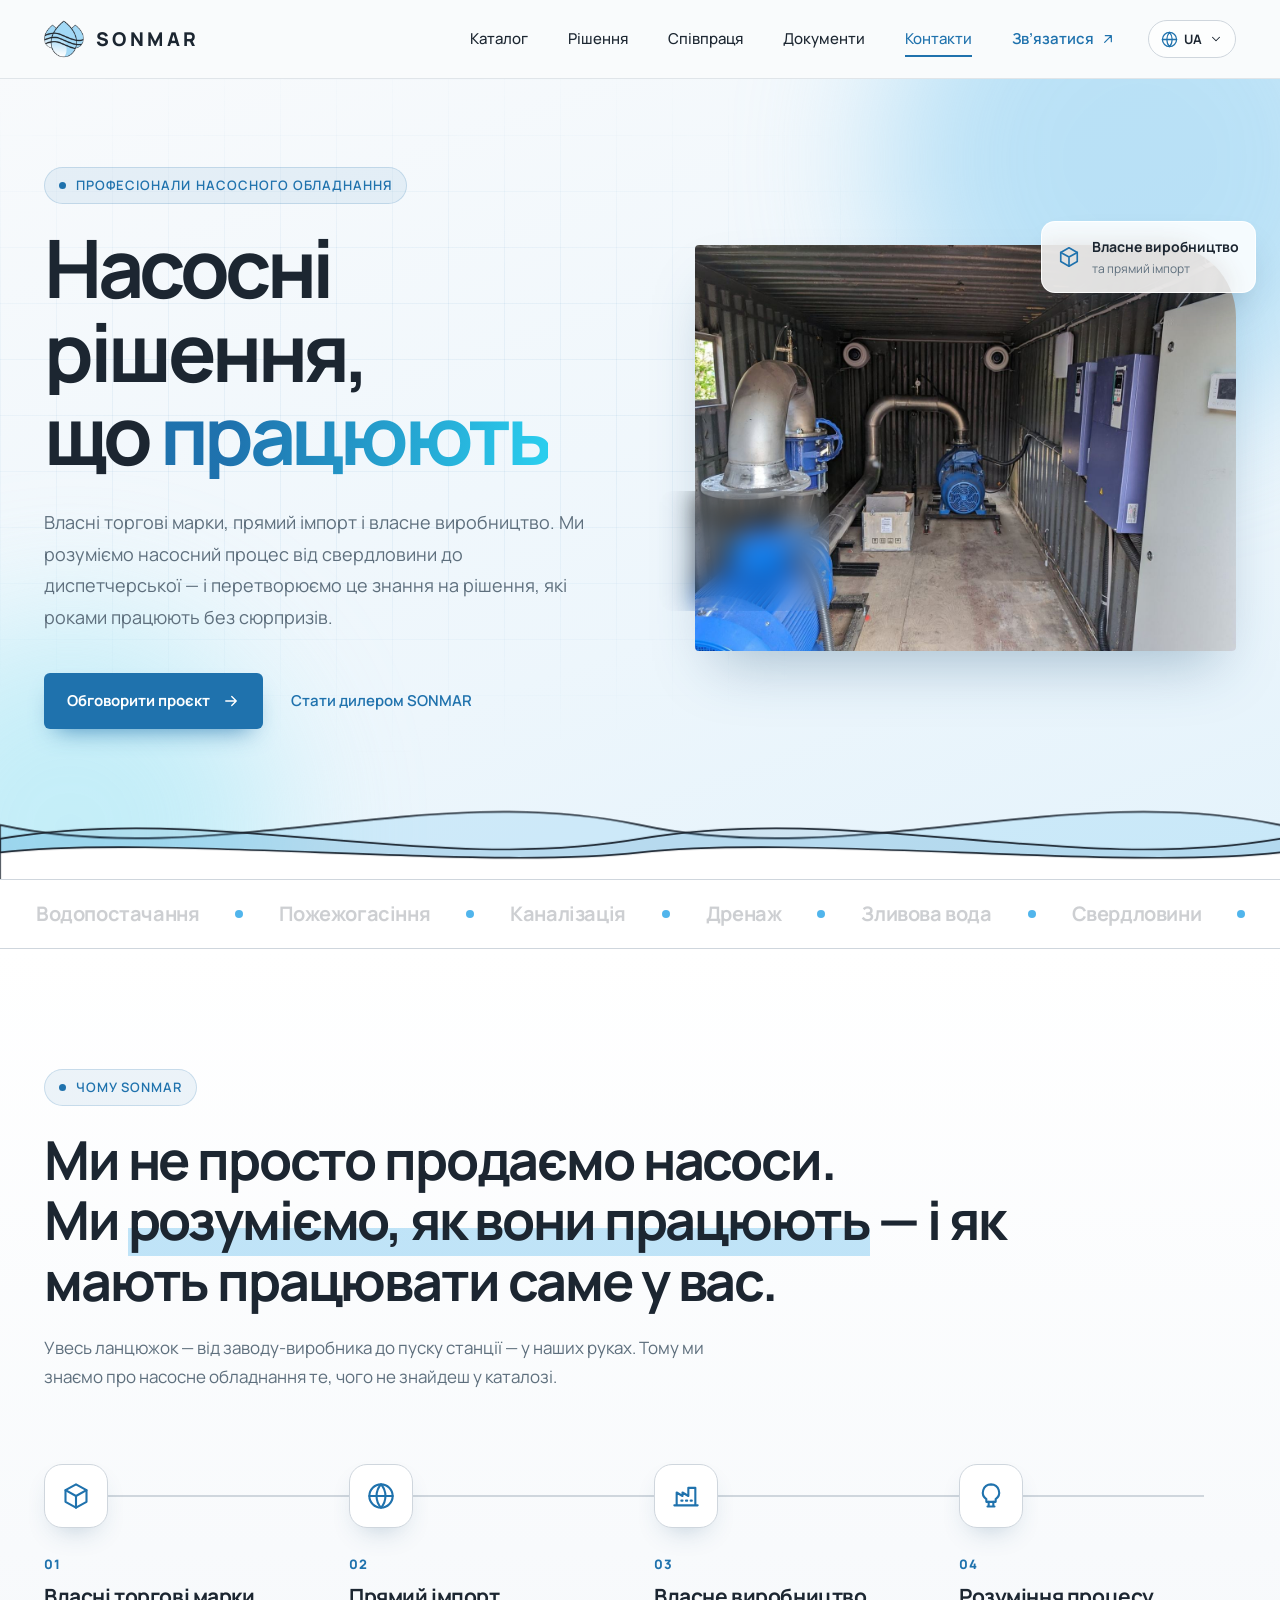
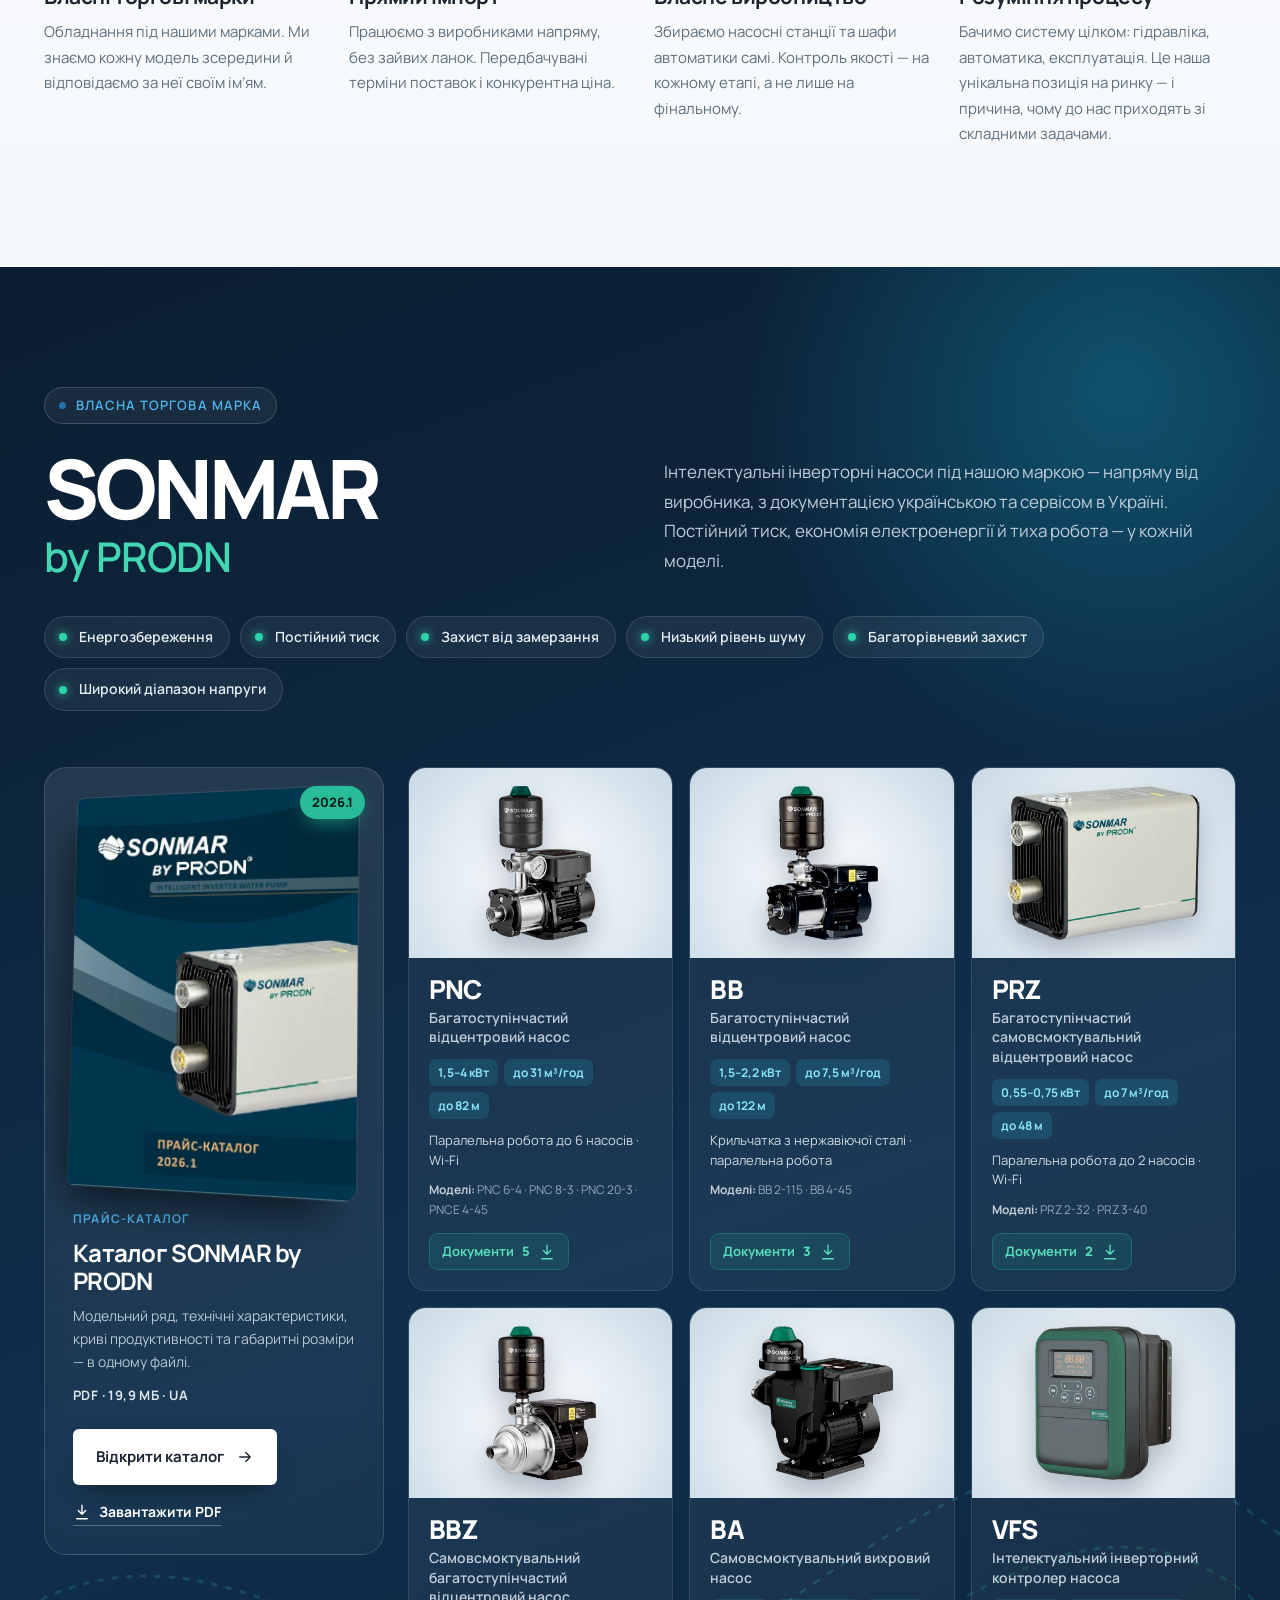
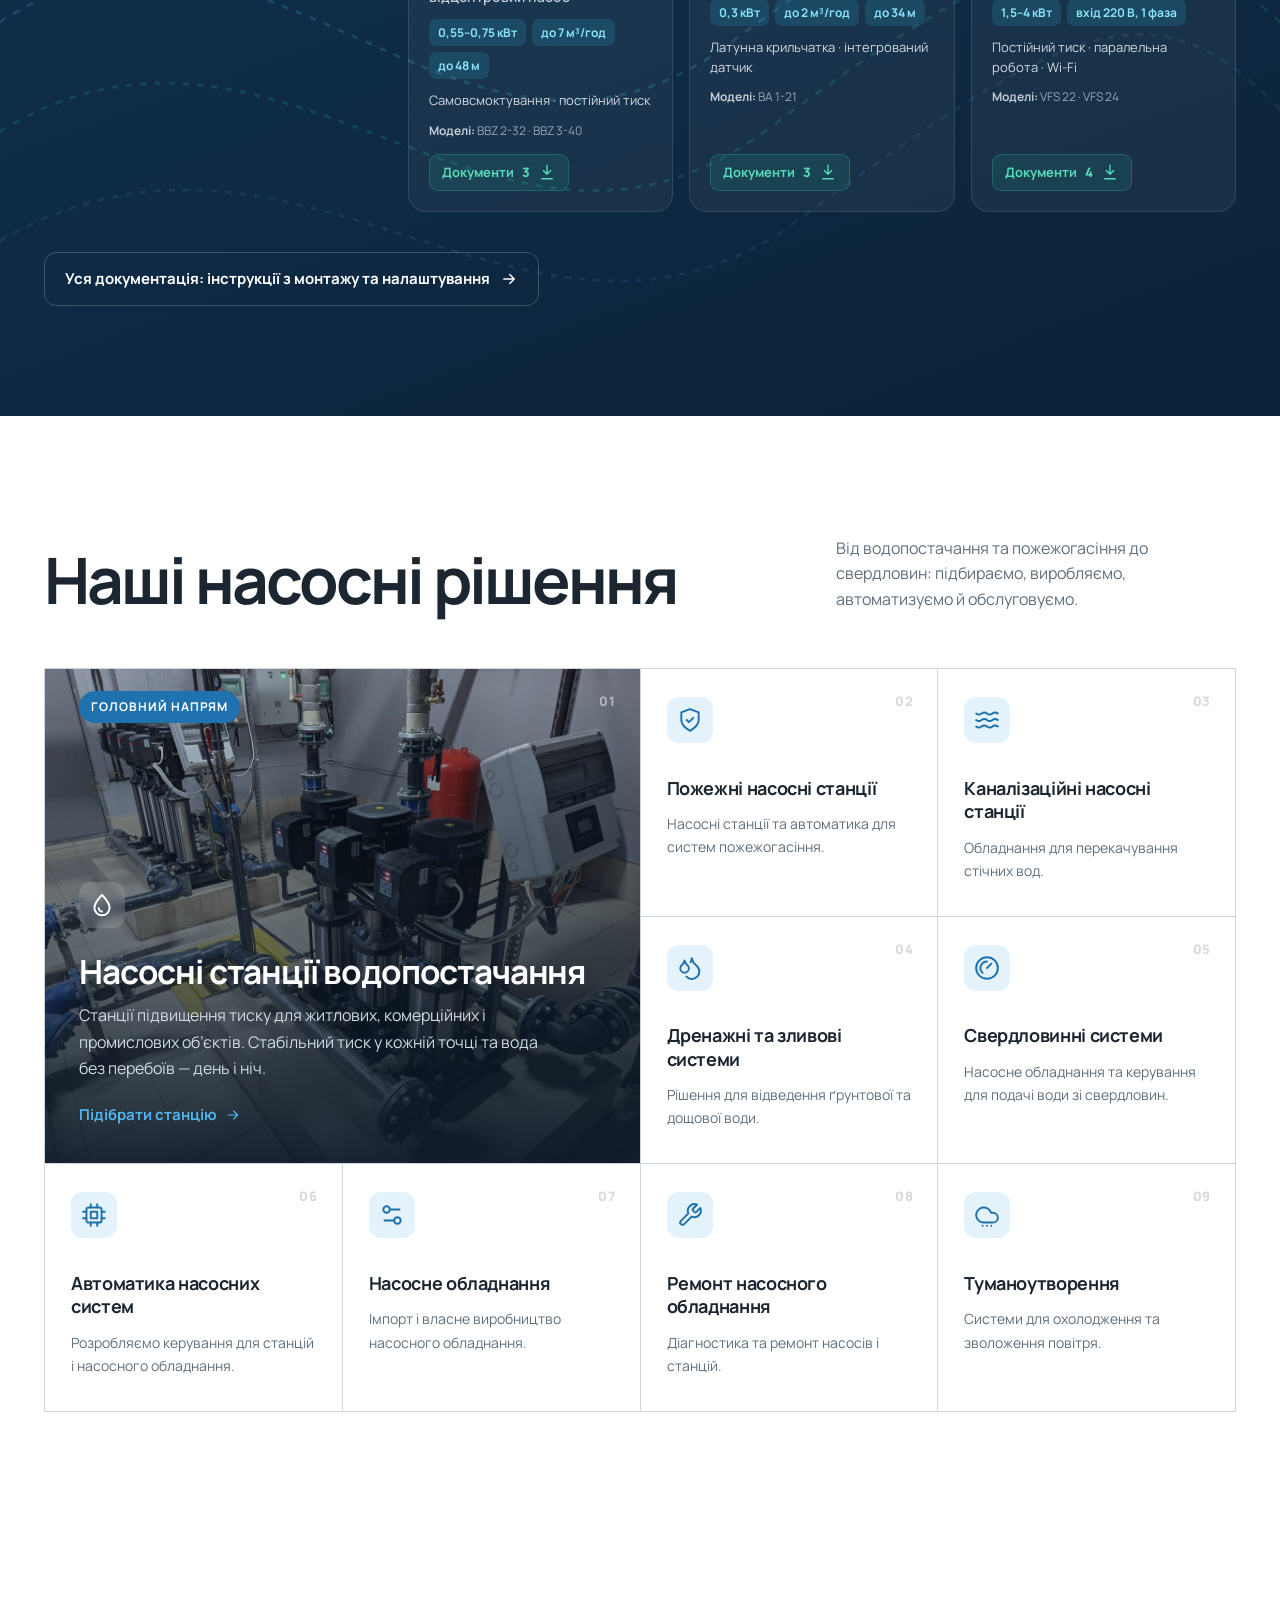
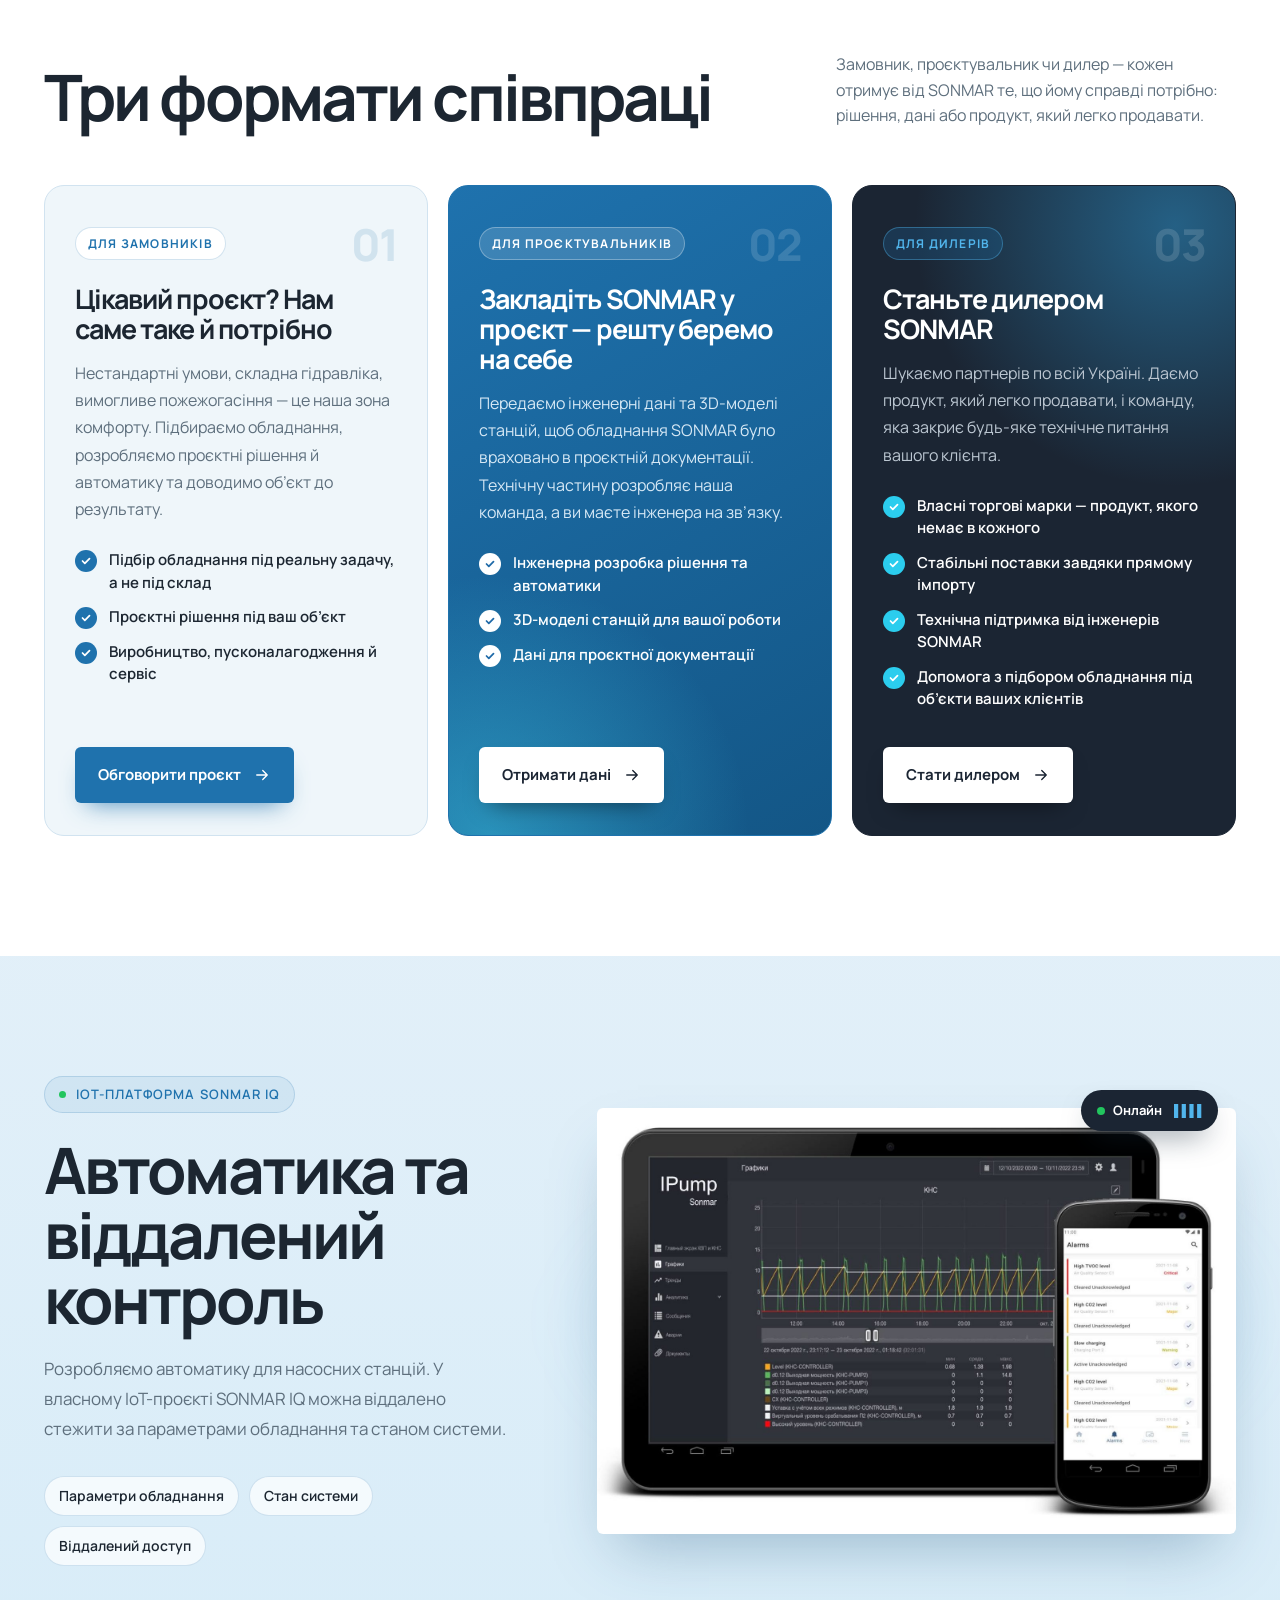
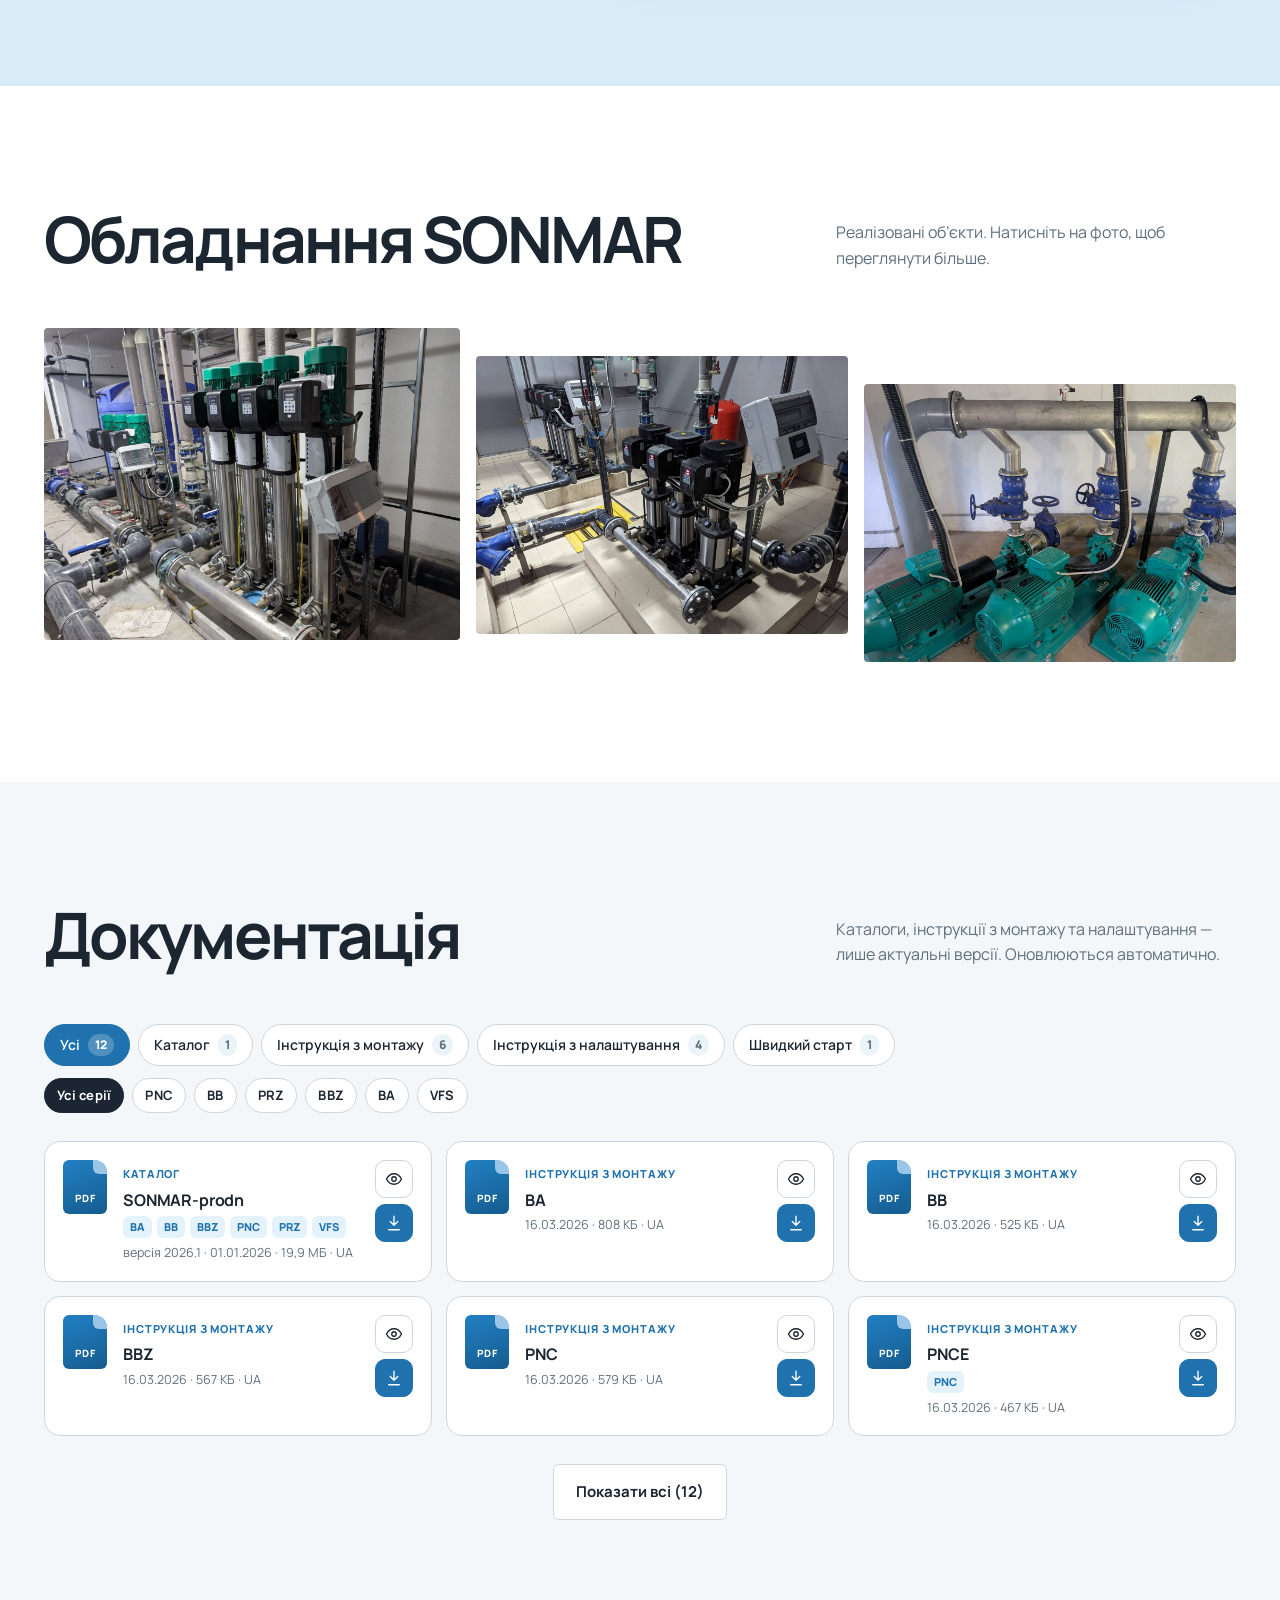
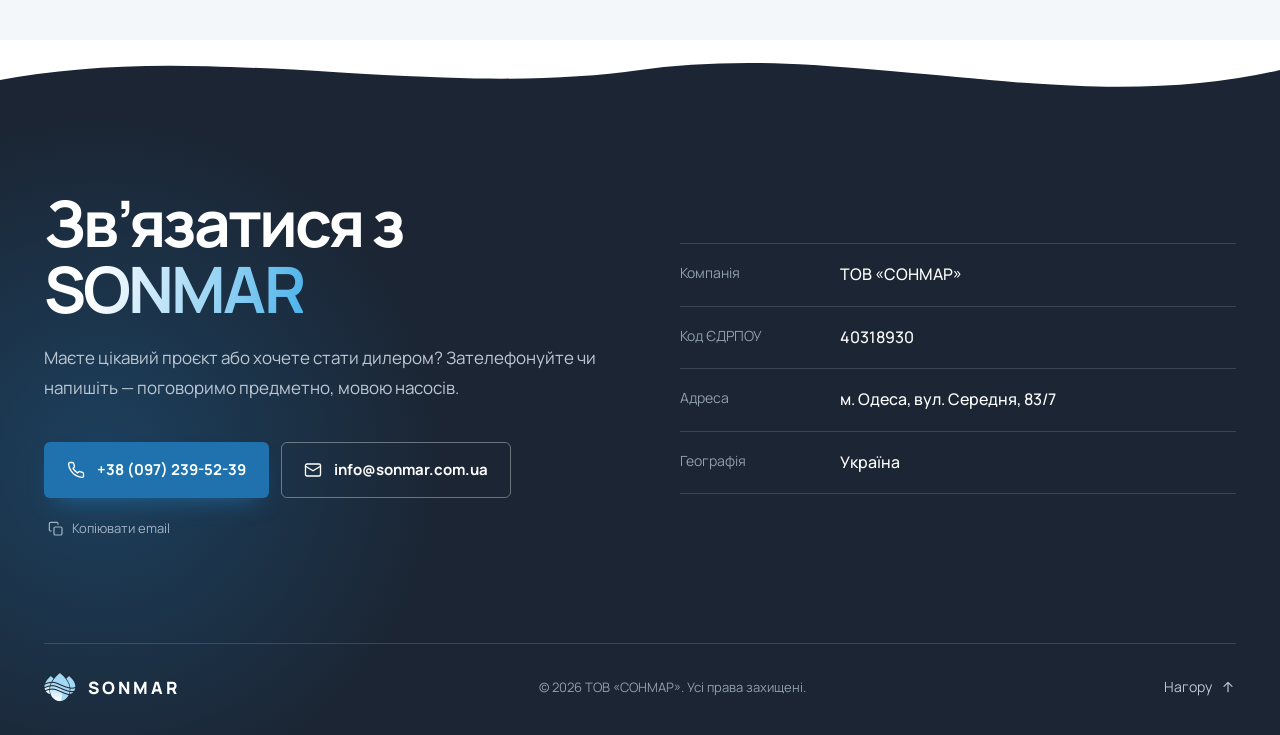
==== commit 13ecdde1: "Show previous document versions; look up Directus token by name in Bitwarden - Document cards get an" ====
--- a/index.html
+++ b/index.html
@@ -25,7 +25,7 @@
   <link rel="preconnect" href="https://fonts.googleapis.com" />
   <link rel="preconnect" href="https://fonts.gstatic.com" crossorigin />
   <link href="https://fonts.googleapis.com/css2?family=Manrope:wght@400;500;600;700;800&display=swap" rel="stylesheet" />
-  <link rel="stylesheet" href="styles.css?v=202611110913" />
+  <link rel="stylesheet" href="styles.css?v=202611110958" />
 </head>
 <body>
   <div class="progress" aria-hidden="true"><span></span></div>
@@ -426,7 +426,7 @@
       <template id="dlText"
         data-t-all="Усі" data-t-all-series="Усі серії" data-t-open="Відкрити" data-t-download="Завантажити"
         data-t-more="Показати всі" data-t-version="версія" data-t-mb="МБ" data-t-kb="КБ" data-t-docs="Документи"
-        data-t-models="Моделі" data-t-series="Серія"
+        data-t-models="Моделі" data-t-series="Серія" data-t-other-versions="Інші версії"
         data-t-type-catalog="Каталог" data-t-type-leaflet="Буклет" data-t-type-tech="Технічні дані"
         data-t-type-install="Інструкція з монтажу" data-t-type-setup="Інструкція з налаштування"
         data-t-type-cad="CAD/BIM" data-t-type-parts="Схема запчастин" data-t-type-quick="Швидкий старт"
@@ -490,6 +490,6 @@
 
   <div class="toast" id="toast" role="status" aria-live="polite"></div>
 
-  <script src="script.js?v=202611110913" defer></script>
+  <script src="script.js?v=202611110958" defer></script>
 </body>
 </html>
--- a/styles.css
+++ b/styles.css
@@ -717,6 +717,25 @@
 .doc__actions a:hover { border-color: var(--primary); color: var(--primary); }
 .doc__actions .doc__dl { background: var(--primary); border-color: var(--primary); color: #fff; }
 .doc__actions .doc__dl:hover { background: var(--primary-600); color: #fff; }
+.doc__versions { margin-top: 10px; }
+.doc__versions summary {
+  display: inline-flex; align-items: center; gap: 6px; cursor: pointer; list-style: none;
+  font-size: 12.5px; font-weight: 700; color: var(--primary); padding: 4px 10px 4px 8px; border-radius: 8px;
+  background: var(--secondary); transition: background .2s;
+}
+.doc__versions summary::-webkit-details-marker { display: none; }
+.doc__versions summary::before { content: ""; width: 7px; height: 7px; border-right: 2px solid currentColor; border-bottom: 2px solid currentColor; transform: rotate(-45deg); transition: transform .25s var(--ease); margin-right: 2px; }
+.doc__versions[open] summary::before { transform: rotate(45deg); margin-top: -3px; }
+.doc__versions summary span { font-size: 11px; padding: 0 6px; border-radius: 999px; background: #fff; }
+.doc__versions summary:hover { background: hsl(202 76% 88%); }
+.doc__versions ul { list-style: none; margin: 8px 0 0; padding: 0; border-left: 2px solid var(--secondary); }
+.doc__versions li { display: flex; align-items: center; gap: 8px; padding: 5px 0 5px 12px; font-size: 13px; animation: appear .3s var(--ease) both; }
+.doc__versions li a:first-child { font-weight: 700; color: var(--fg); }
+.doc__versions li a:first-child:hover { color: var(--primary); text-decoration: underline; }
+.doc__versions small { color: var(--muted-fg); font-size: 12px; }
+.doc__vdl { margin-left: auto; display: grid; place-items: center; width: 28px; height: 28px; border-radius: 7px; color: var(--primary); border: 1px solid var(--border); }
+.doc__vdl:hover { border-color: var(--primary); }
+.doc__vdl svg { width: 15px; height: 15px; }
 .dl-empty { color: var(--muted-fg); margin: 8px 0 0; }
 .dl-more { display: flex; justify-content: center; margin-top: 28px; }
 .dl-more .btn[hidden] { display: none; }
